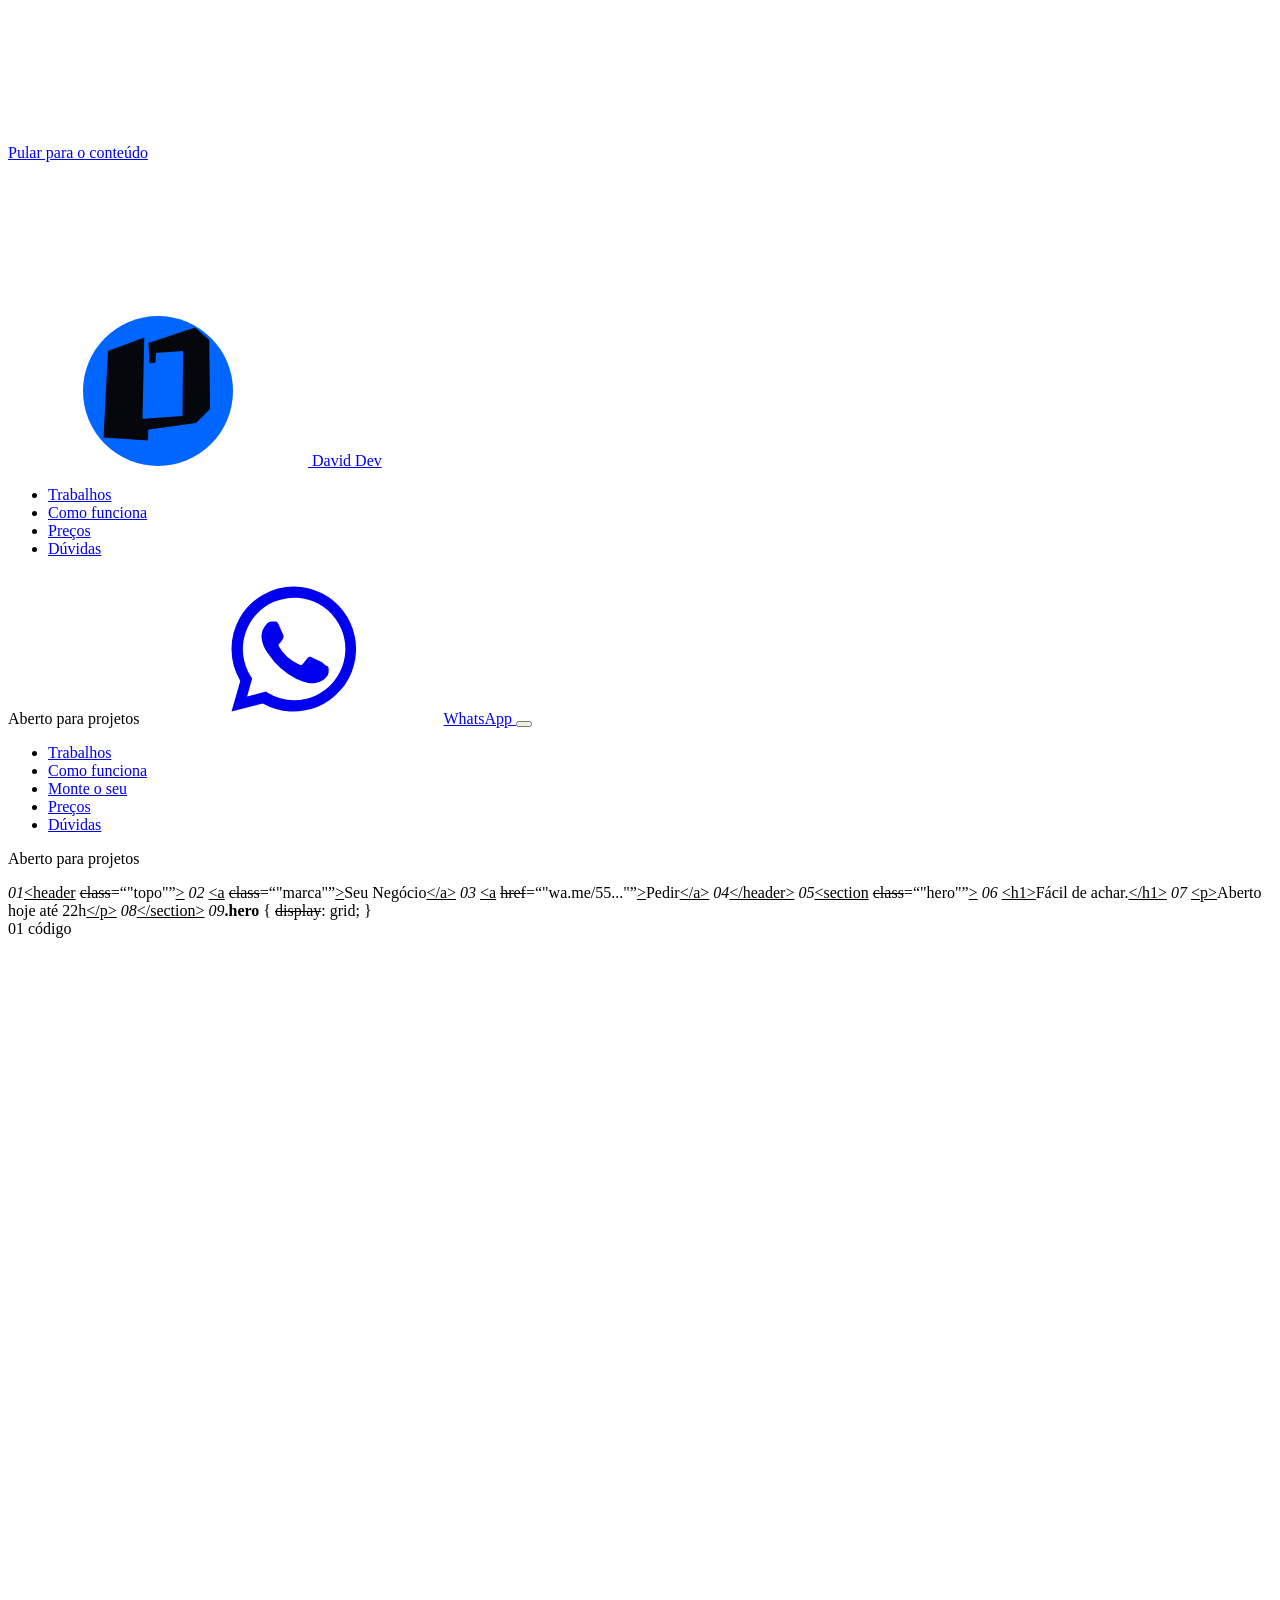
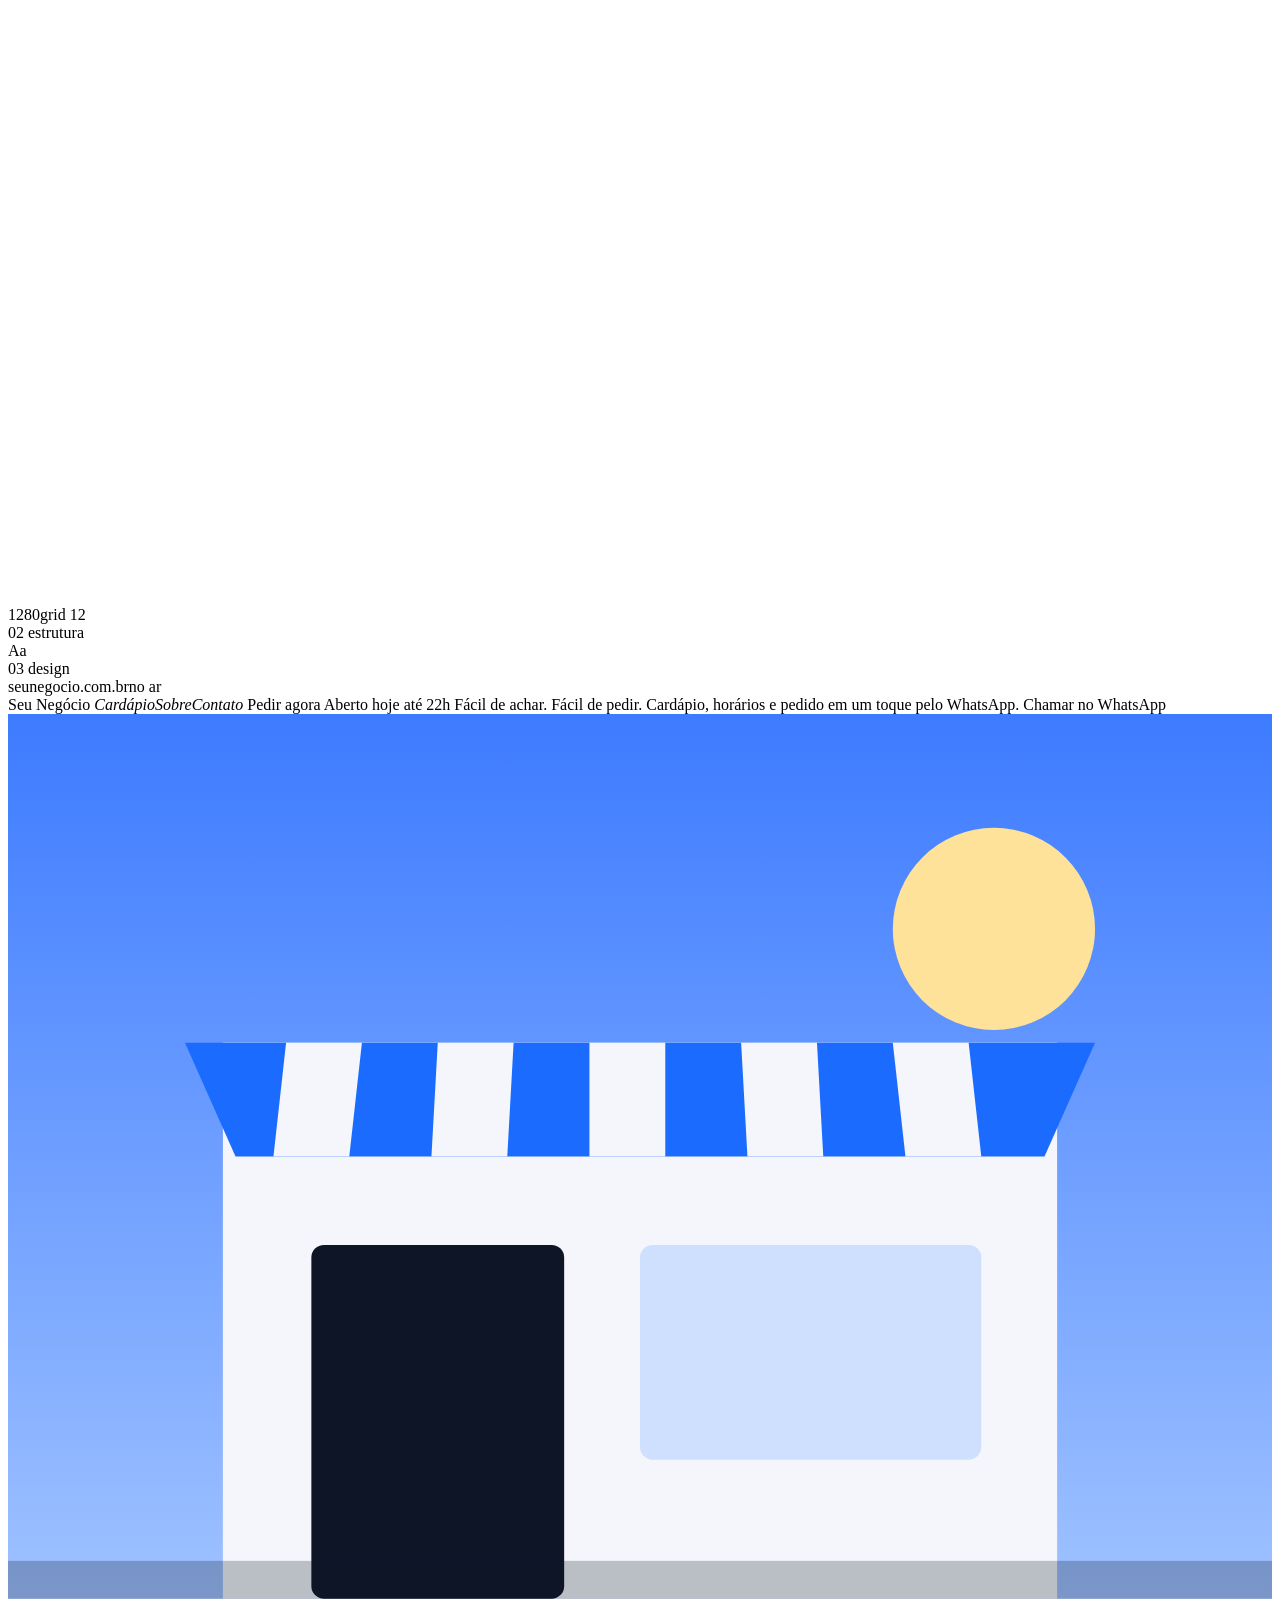
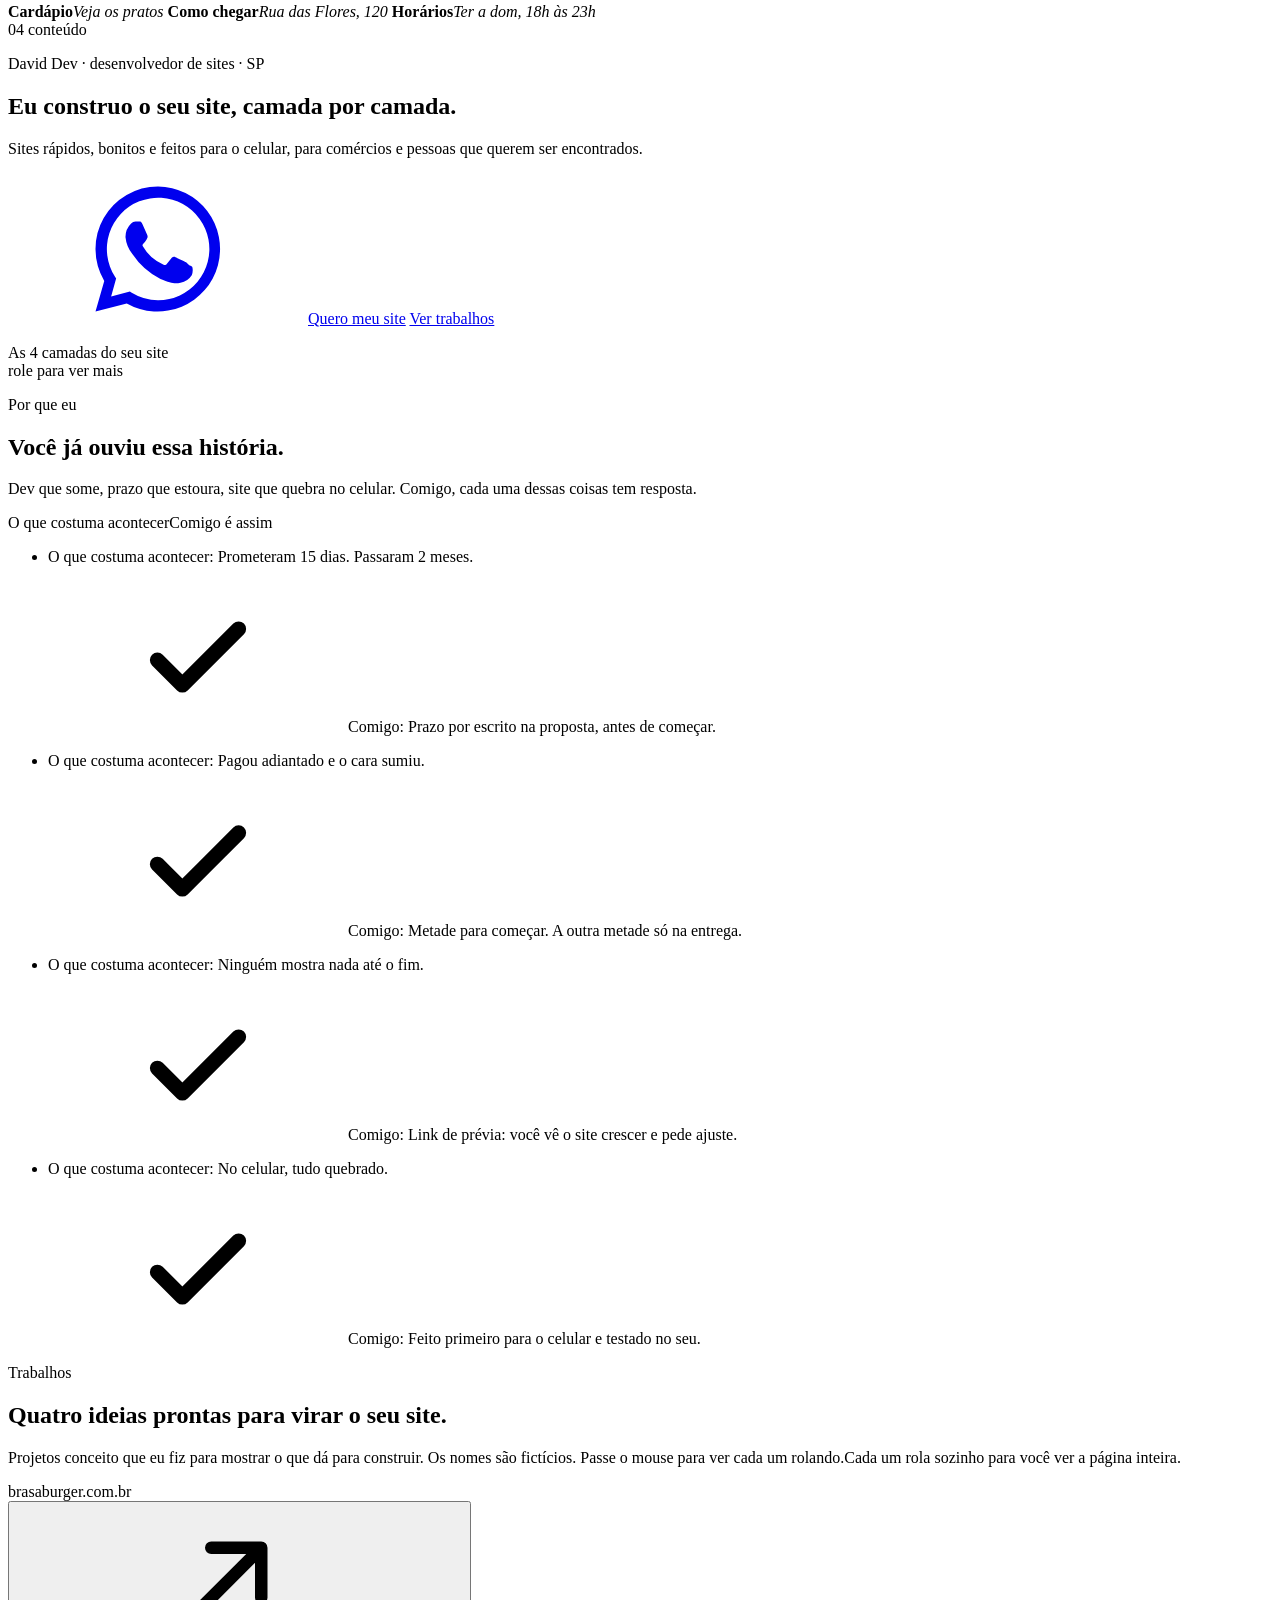
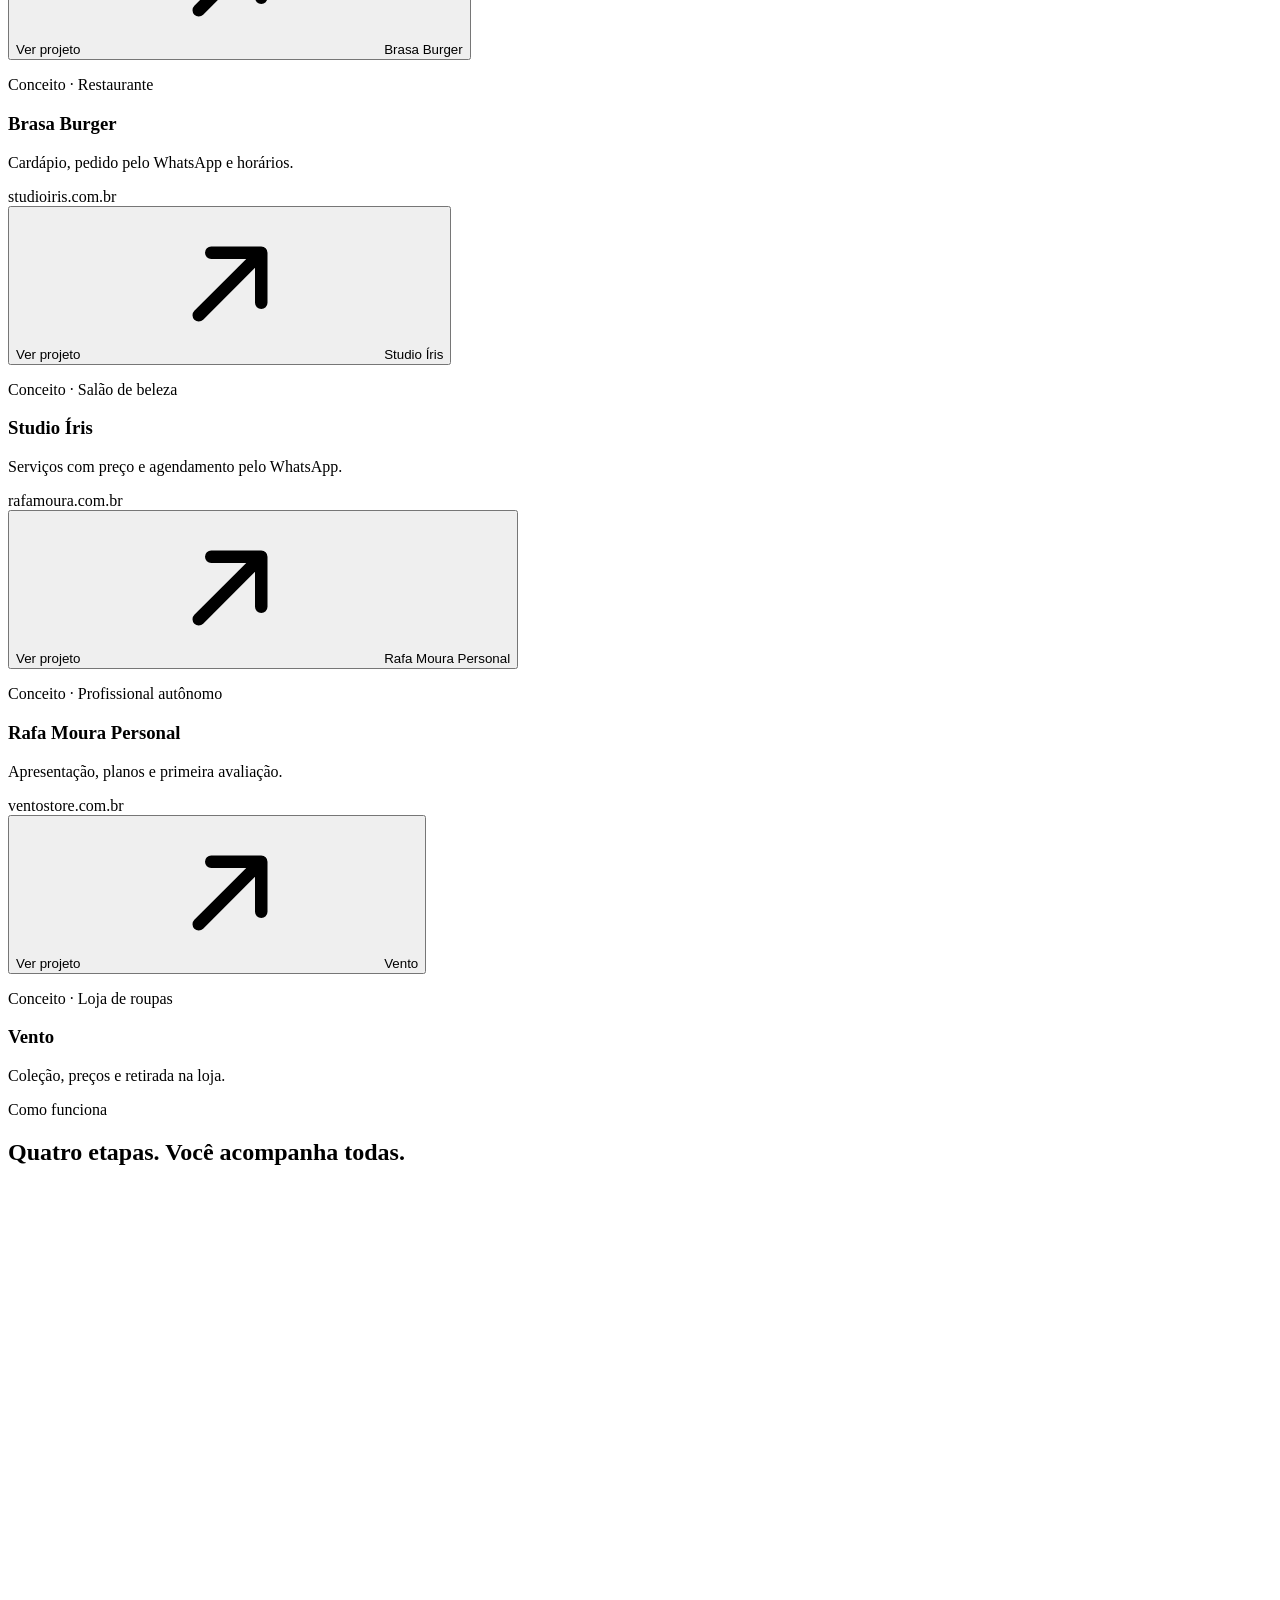
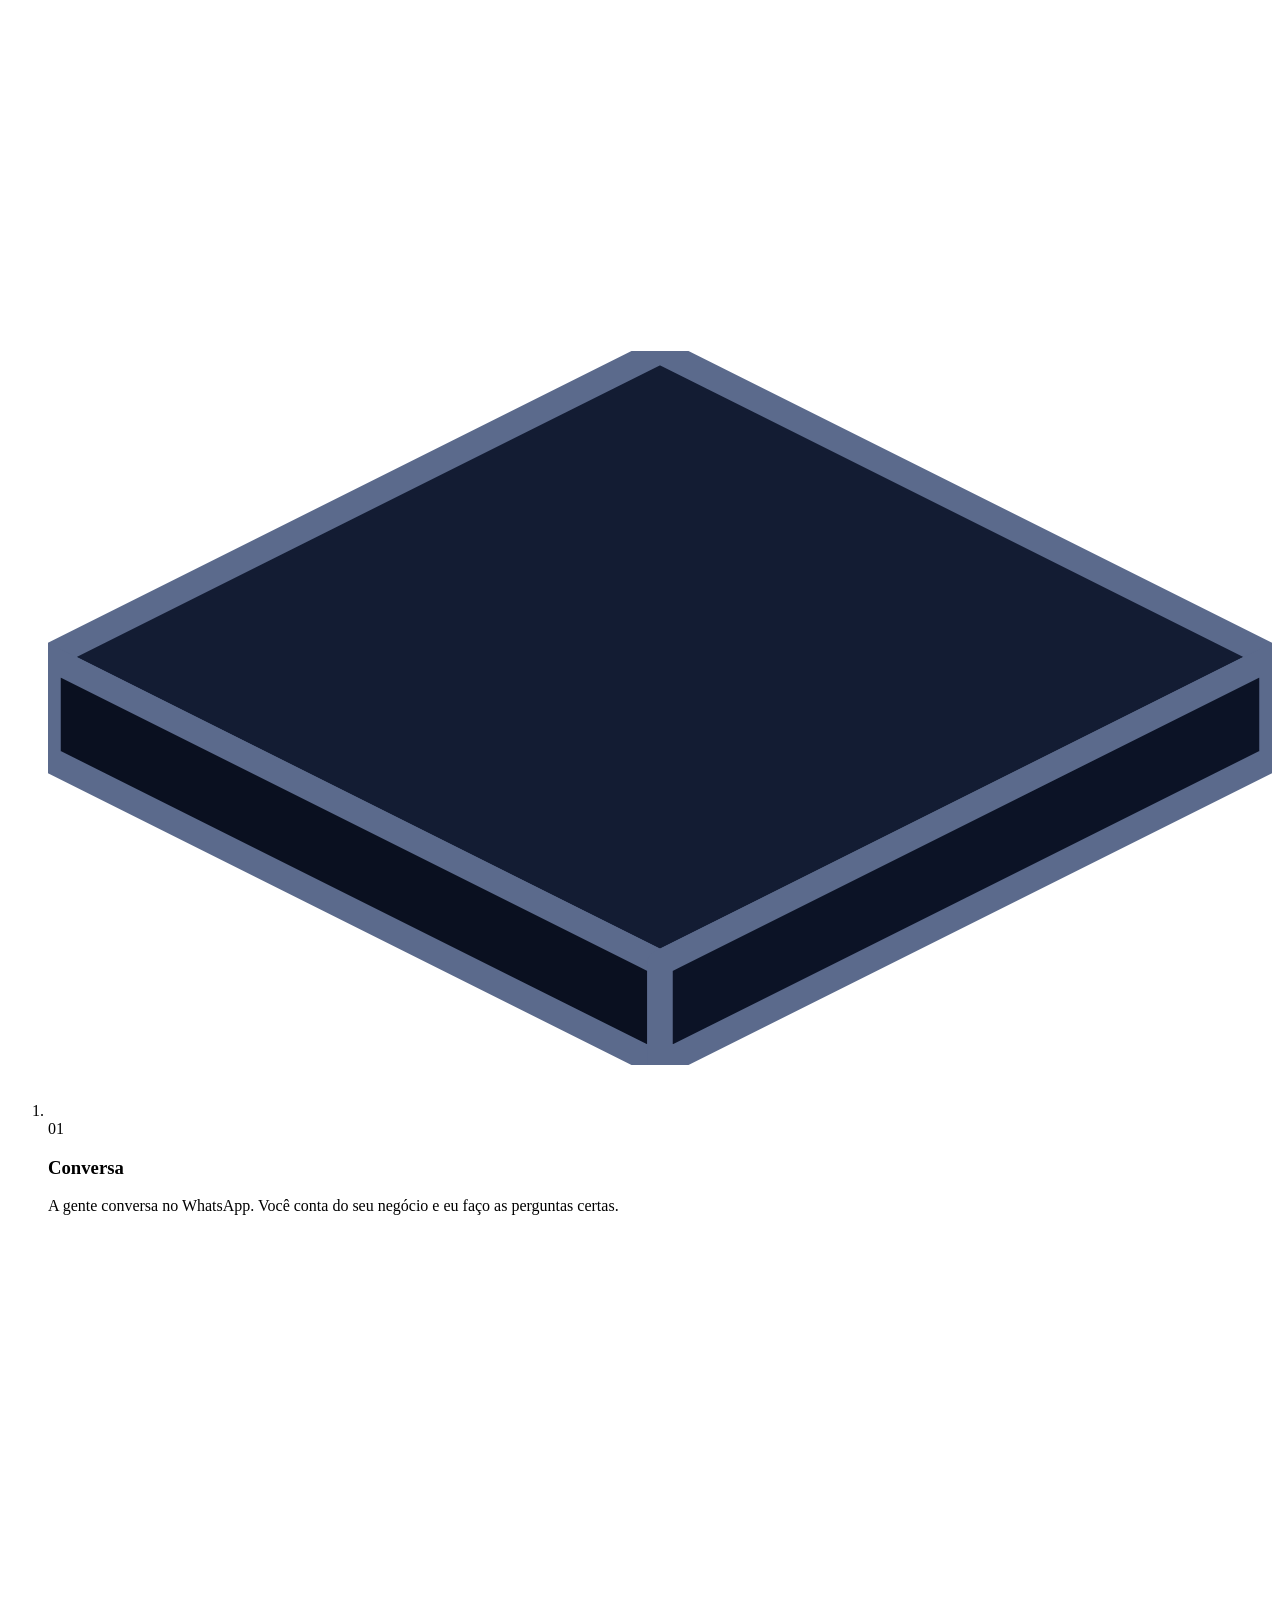
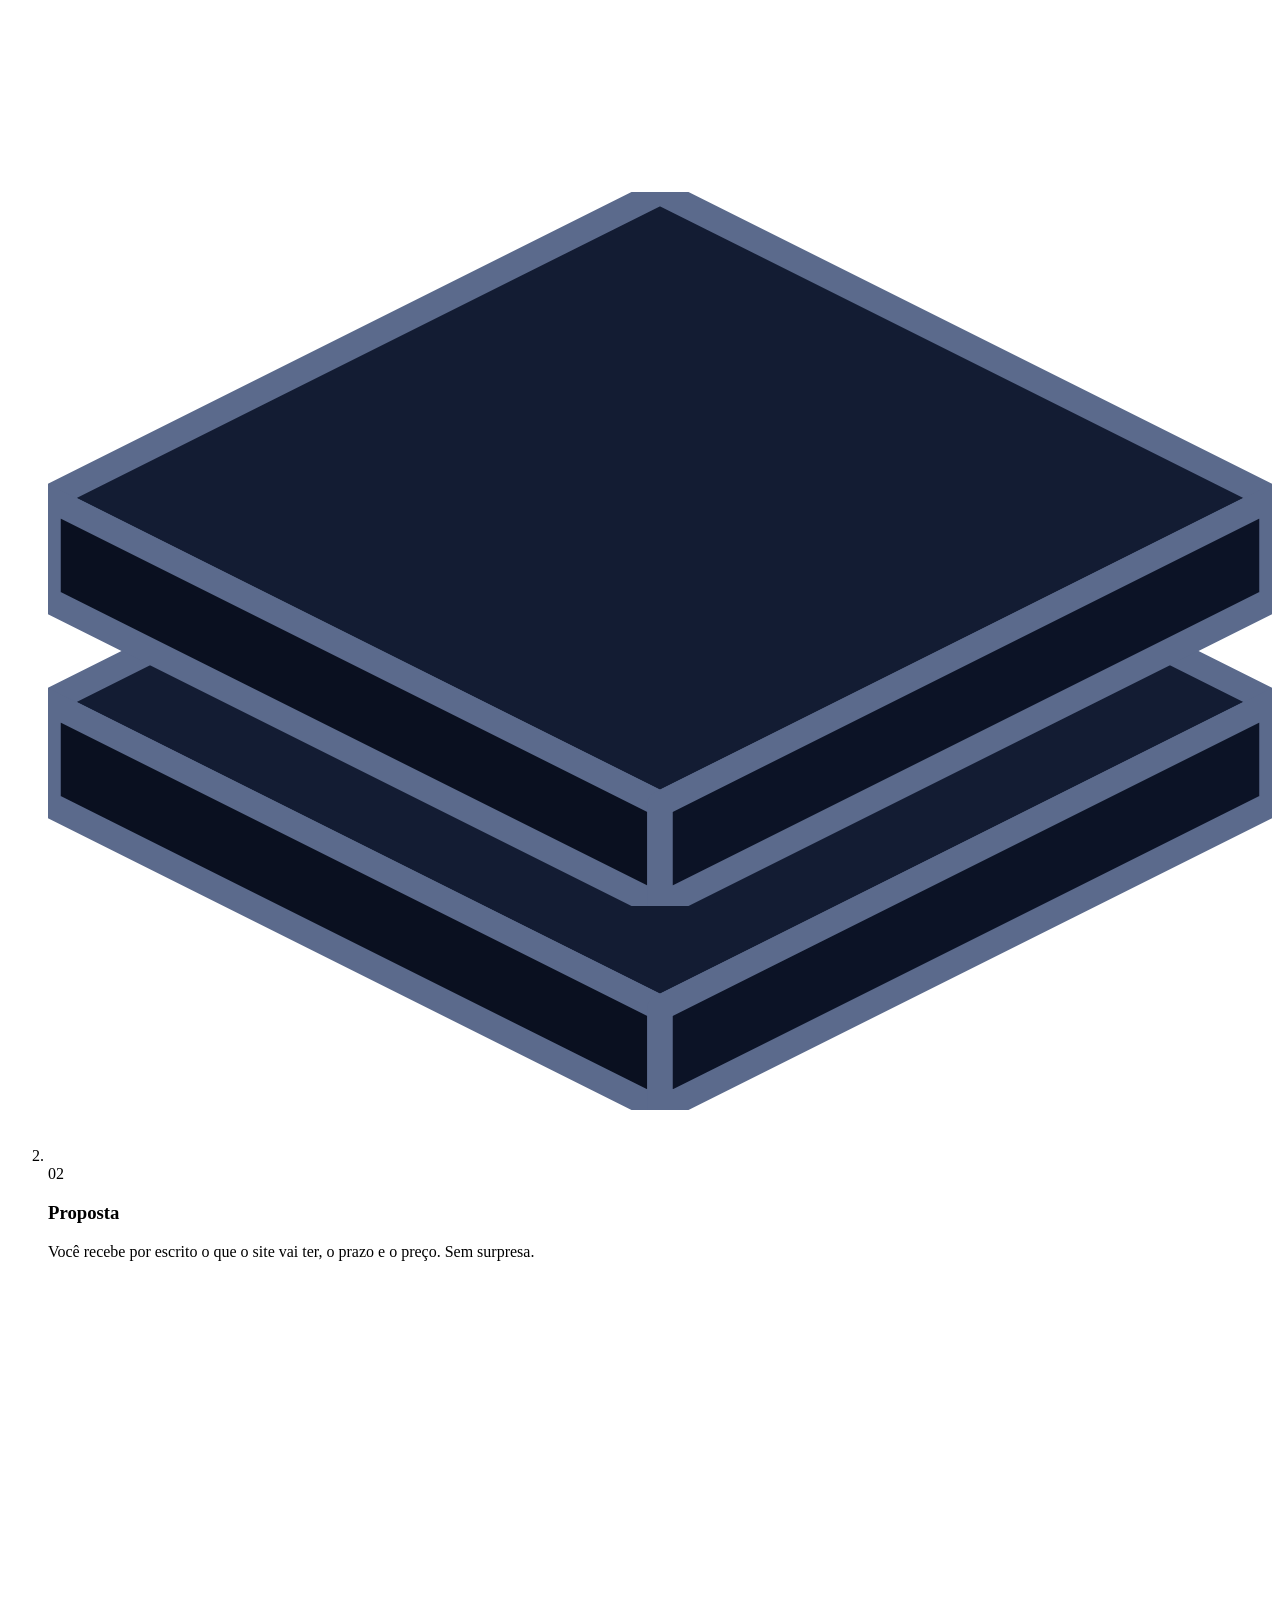
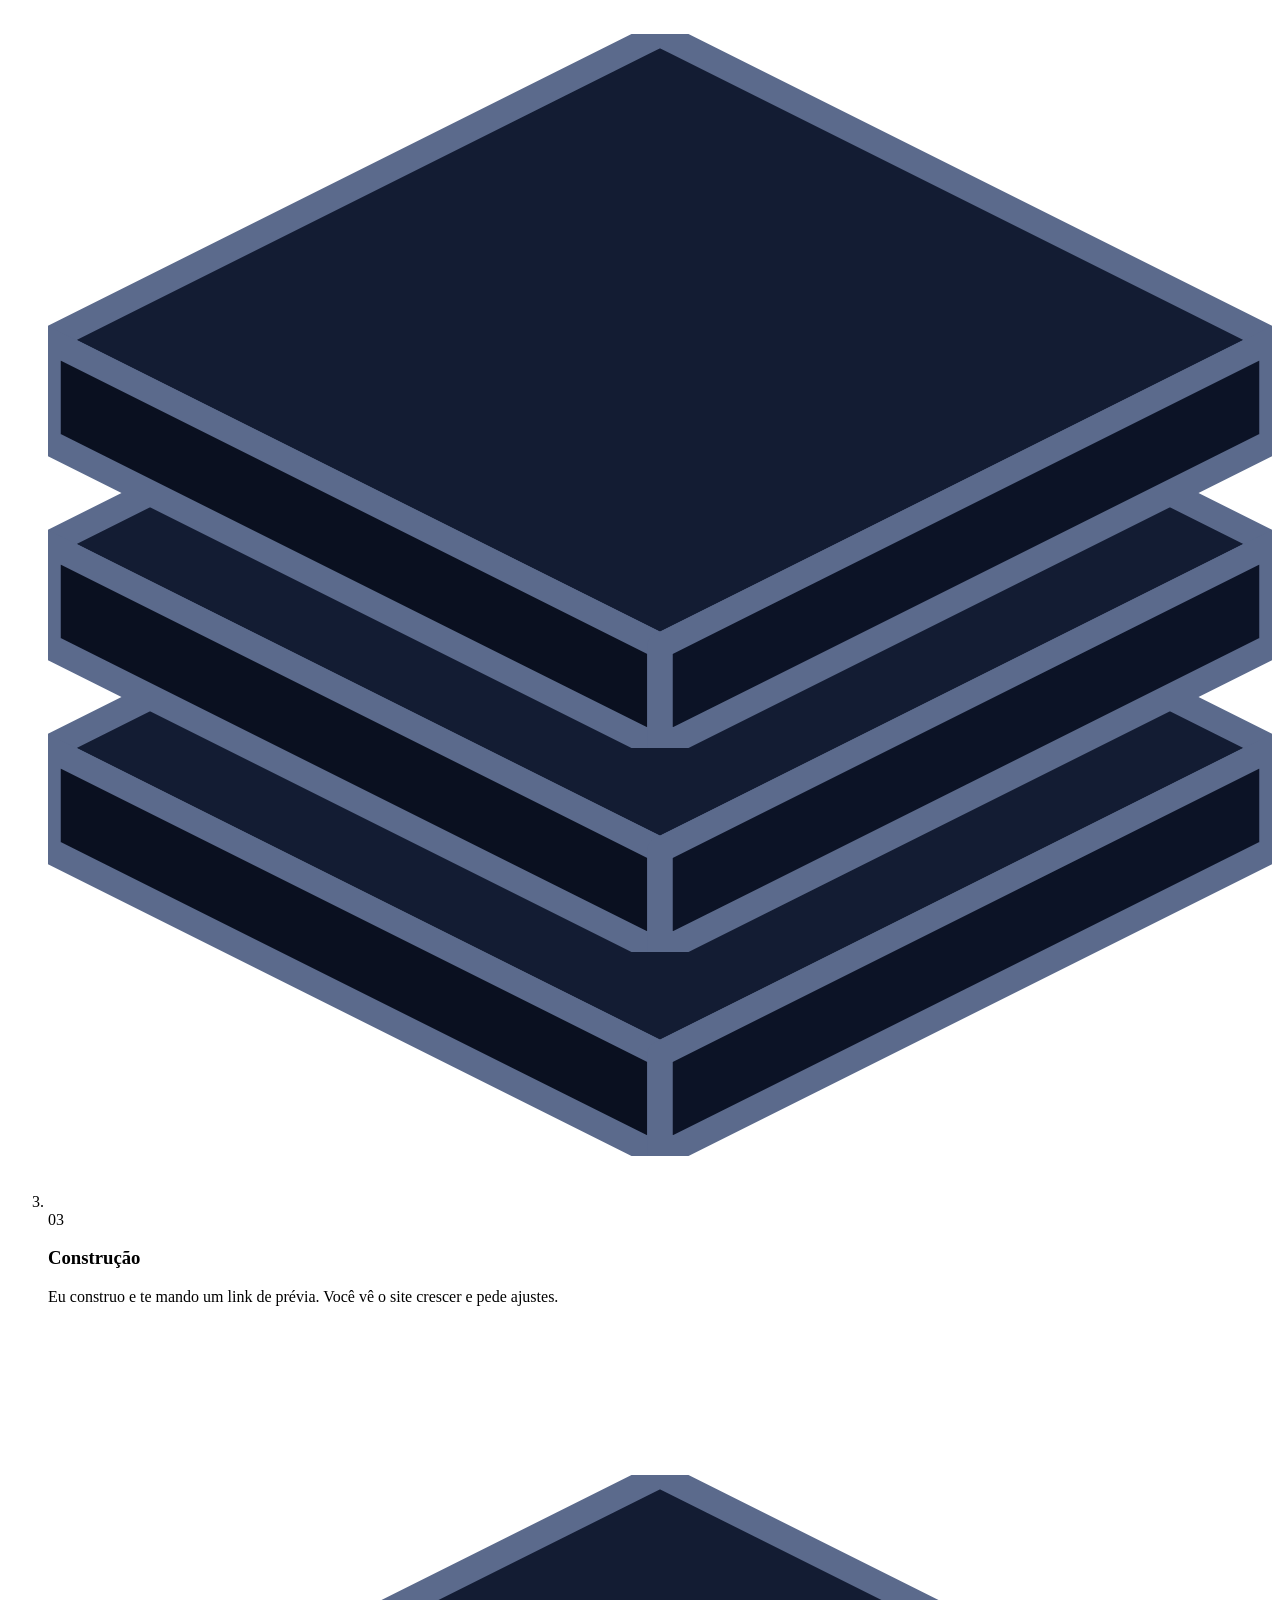
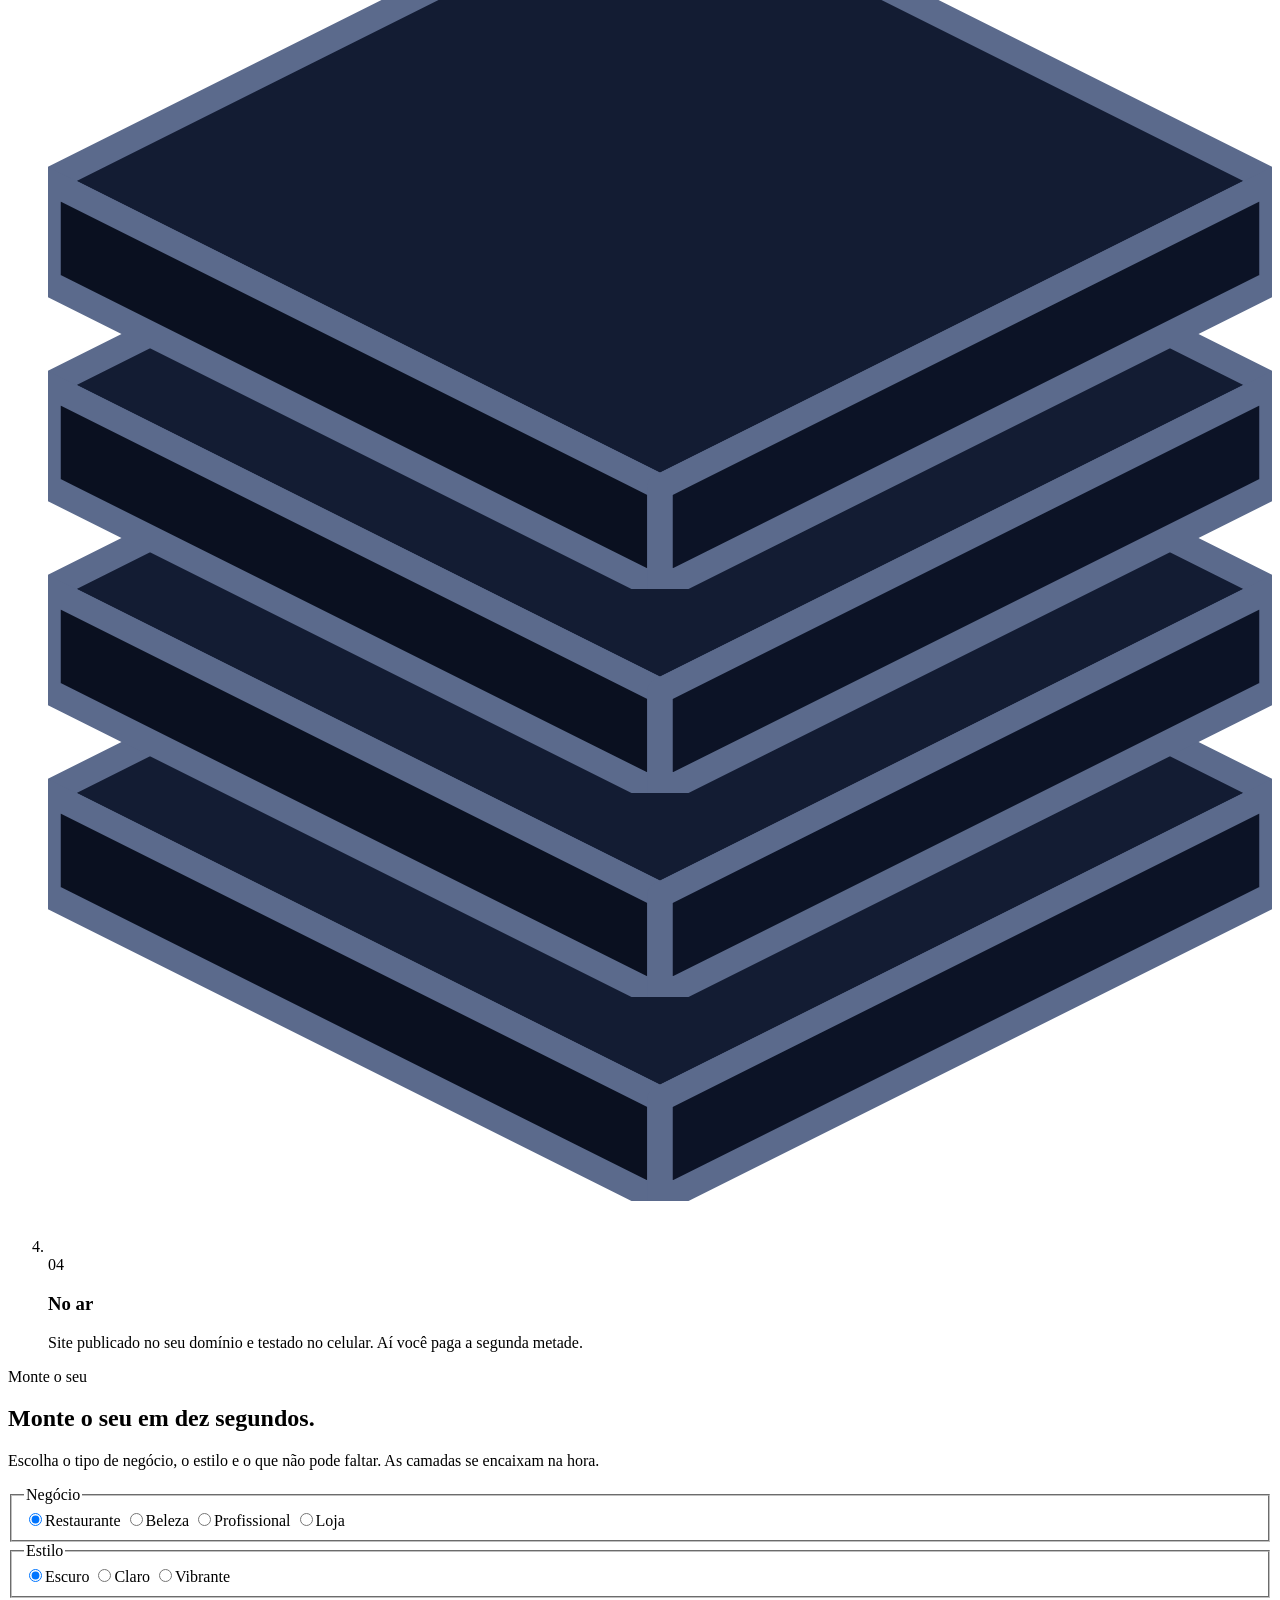
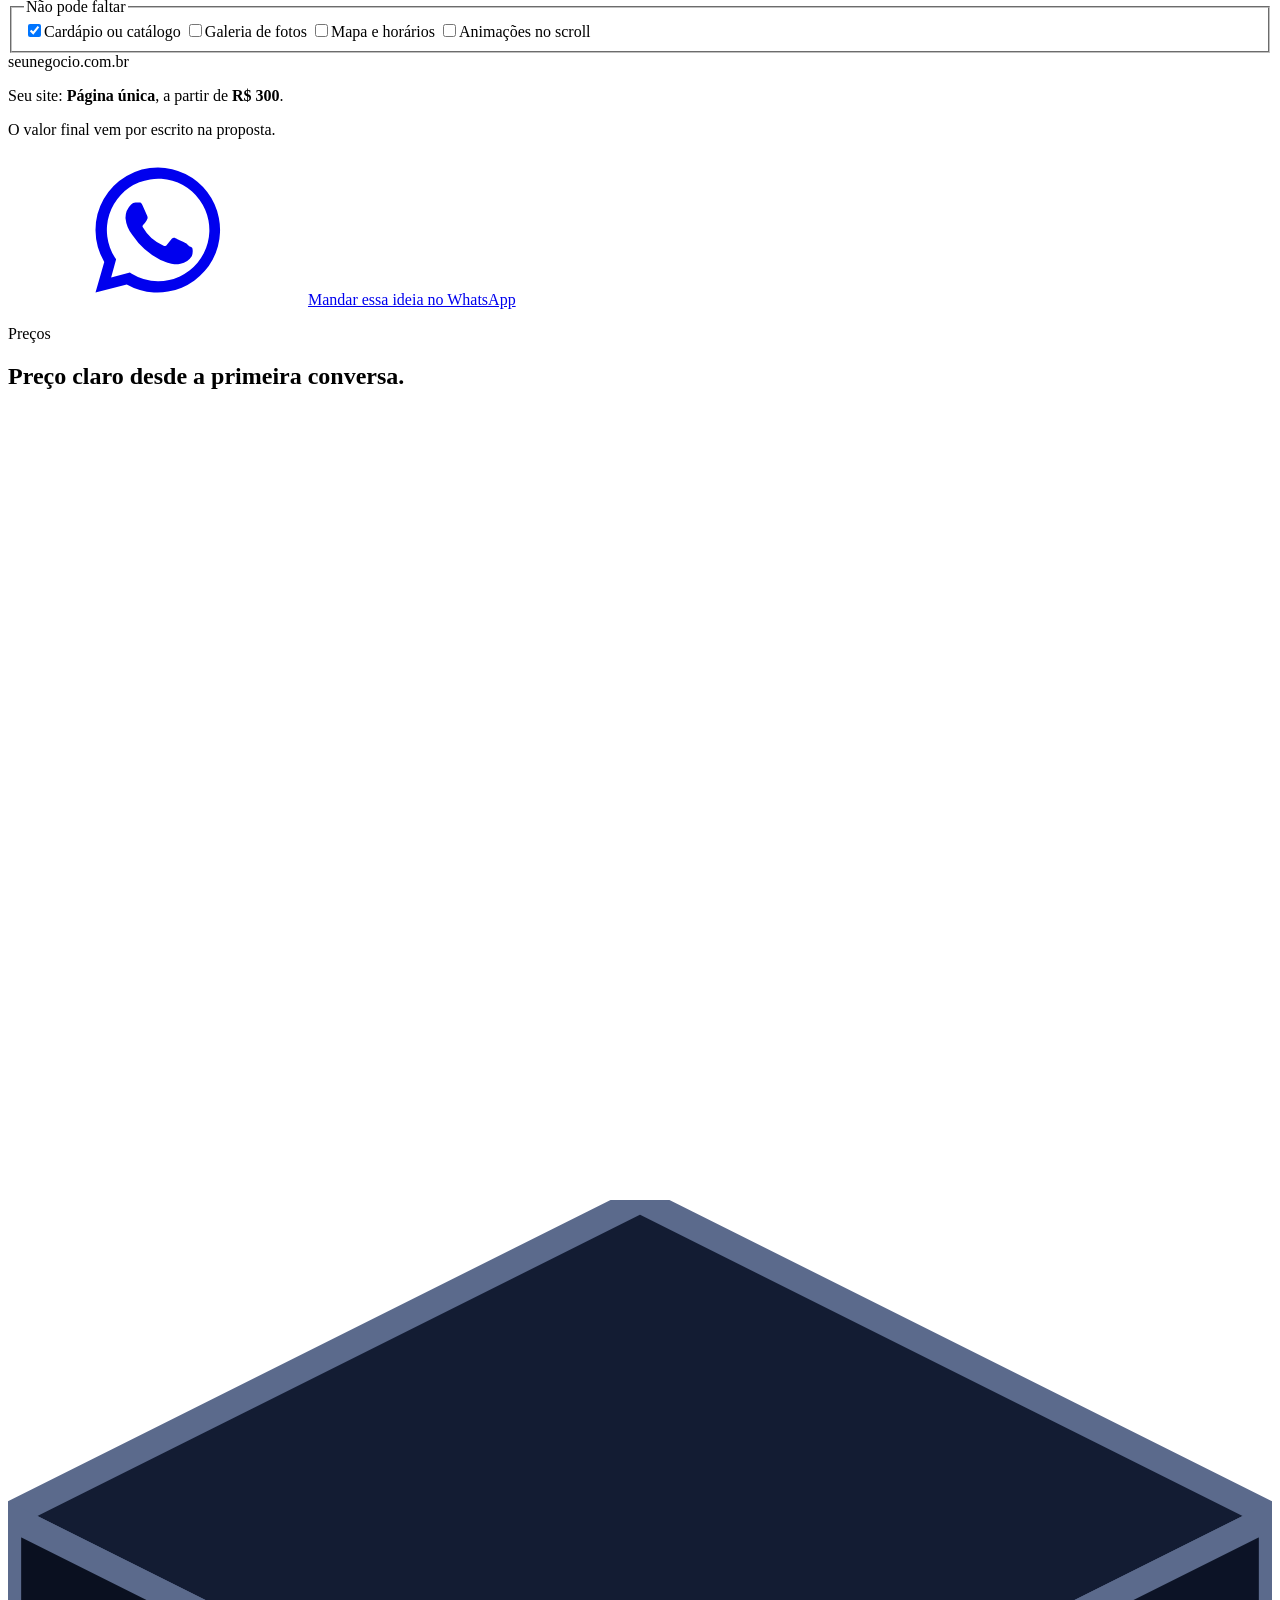
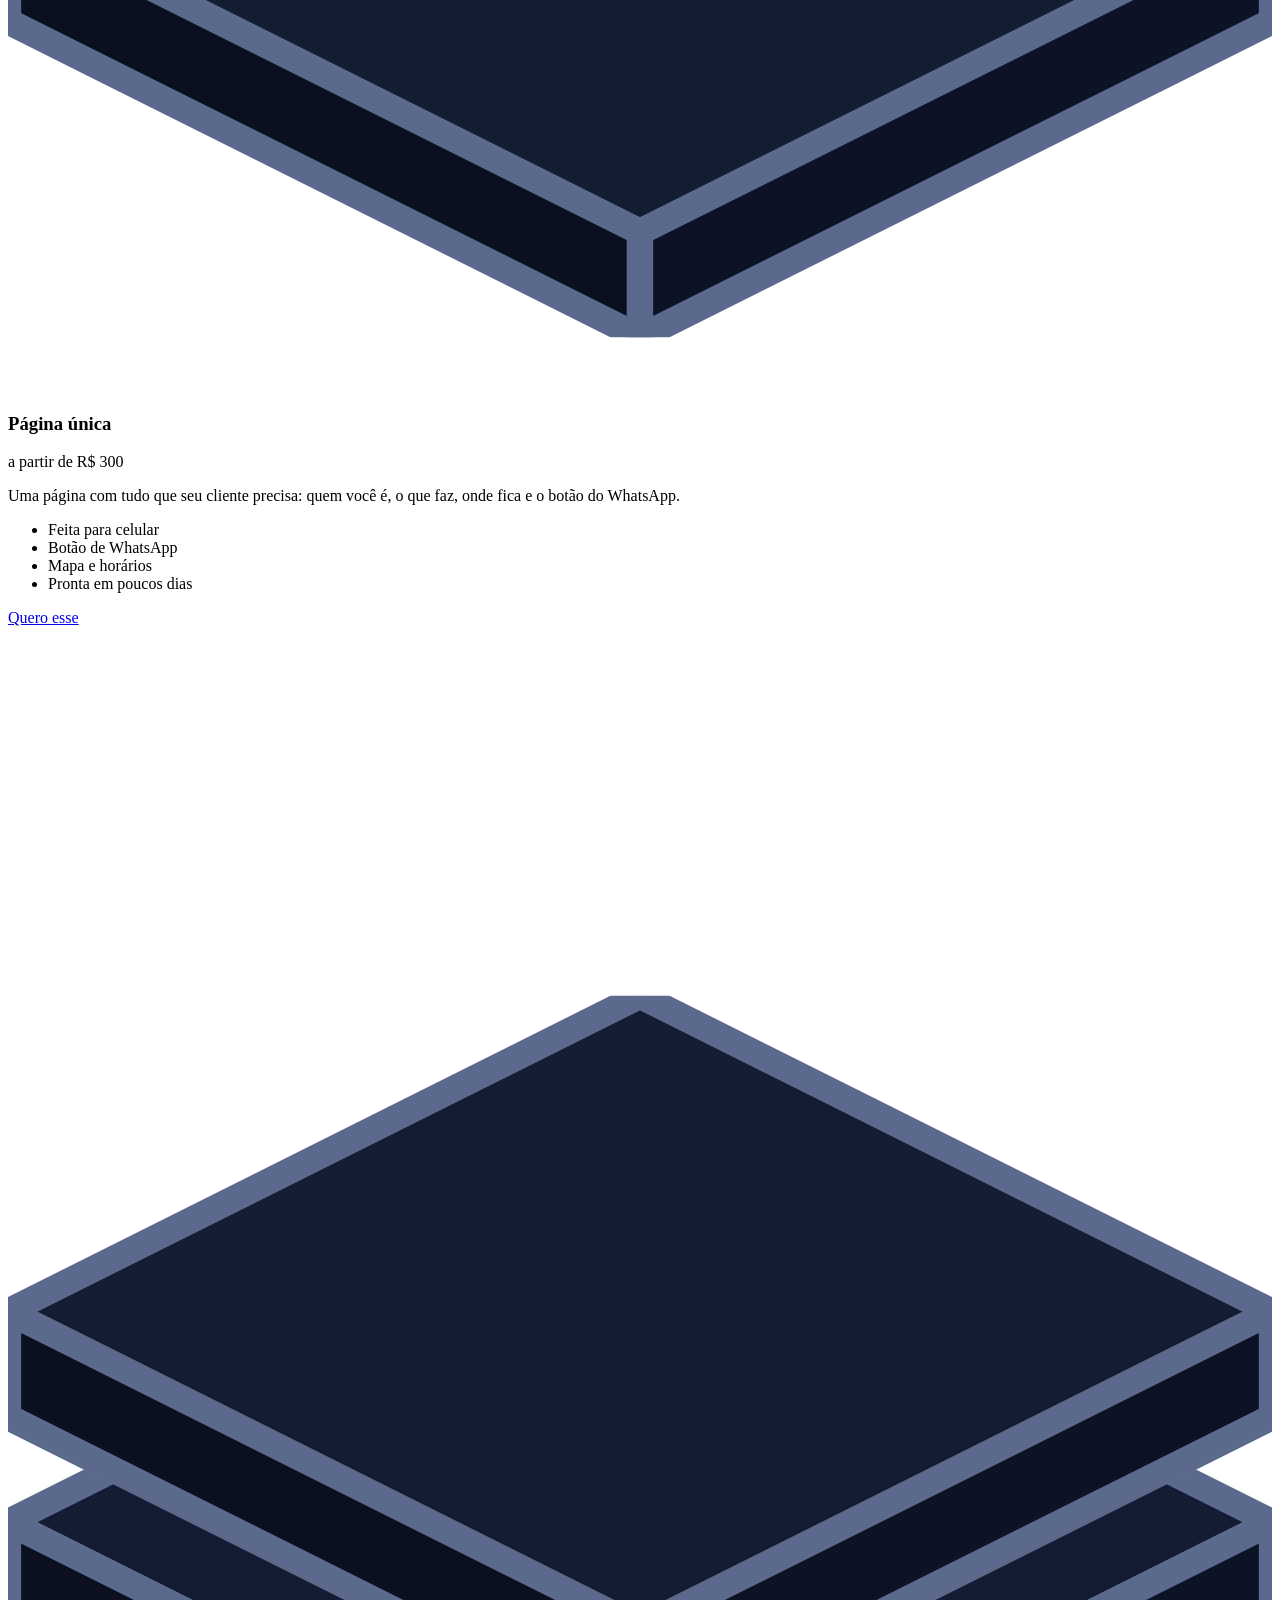
==== index.html @ bdfe6087 "Endereço novo: davizzinn.github.io/daviddevport Co-Authored-By: Claude Opus 5.5 <noreply@anthropic.c" ====
<!doctype html>
<html lang="pt-BR">
<head>
<meta charset="utf-8">
<meta name="viewport" content="width=device-width, initial-scale=1">
<title>DavidDevPortifolio · Criação de sites para comércios e pessoas em SP</title>
<meta name="description" content="Criação de sites rápidos e feitos para o celular, para comércios e profissionais. Prazo por escrito, metade na entrega. Orçamento pelo WhatsApp.">
<meta name="robots" content="index,follow,max-image-preview:large">
<meta name="author" content="David Dev">
<meta name="theme-color" content="#05070E">
<link rel="canonical" href="https://davizzinn.github.io/daviddevport/">
<link rel="icon" href="favicon.ico" sizes="48x48">
<link rel="icon" type="image/svg+xml" href="assets/logo.svg">
<link rel="apple-touch-icon" href="apple-touch-icon.png">
<meta property="og:type" content="website">
<meta property="og:locale" content="pt_BR">
<meta property="og:site_name" content="DavidDevPortifolio">
<meta property="og:title" content="DavidDevPortifolio · Criação de sites para comércios e pessoas">
<meta property="og:description" content="Eu construo o seu site, camada por camada. Prazo por escrito, metade na entrega.">
<!-- DEPLOY STEP: URLs absolutas do site no ar (https://davizzinn.github.io/daviddevport) -->
<meta property="og:url" content="https://davizzinn.github.io/daviddevport/">
<meta property="og:image" content="https://davizzinn.github.io/daviddevport/assets/og-daviddev.jpg">
<meta property="og:image:width" content="1200">
<meta property="og:image:height" content="630">
<meta property="og:image:alt" content="DavidDevPortifolio: logo do David Dev e o endereço davizzinn.github.io/daviddevport.">
<meta name="twitter:card" content="summary_large_image">
<meta name="twitter:title" content="DavidDevPortifolio · Criação de sites para comércios e pessoas">
<meta name="twitter:image" content="https://davizzinn.github.io/daviddevport/assets/og-daviddev.jpg">
<script type="application/ld+json">
{
  "@context": "https://schema.org",
  "@graph": [
    {
      "@type": "WebSite",
      "@id": "https://davizzinn.github.io/daviddevport/#site",
      "url": "https://davizzinn.github.io/daviddevport/",
      "name": "DavidDevPortifolio",
      "alternateName": "David Dev",
      "inLanguage": "pt-BR"
    },
    {
      "@type": "ProfessionalService",
      "@id": "https://davizzinn.github.io/daviddevport/#negocio",
      "name": "David Dev",
      "description": "Criação de sites para comércios e pessoas: página única, site completo, site animado e loja.",
      "url": "https://davizzinn.github.io/daviddevport/",
      "image": "https://davizzinn.github.io/daviddevport/assets/og-daviddev.jpg",
      "logo": "https://davizzinn.github.io/daviddevport/assets/icon-192.png",
      "telephone": "+55 17 99660-4865",
      "priceRange": "R$ 300 a R$ 9.000+",
      "address": { "@type": "PostalAddress", "addressRegion": "SP", "addressCountry": "BR" },
      "areaServed": [{ "@type": "State", "name": "São Paulo" }, { "@type": "Country", "name": "Brasil" }],
      "sameAs": ["https://instagram.com/david._developer"],
      "founder": { "@type": "Person", "name": "David", "jobTitle": "Desenvolvedor de sites" },
      "makesOffer": [
        { "@type": "Offer", "name": "Página única", "priceSpecification": { "@type": "PriceSpecification", "minPrice": 300, "priceCurrency": "BRL" } },
        { "@type": "Offer", "name": "Site completo", "priceSpecification": { "@type": "PriceSpecification", "minPrice": 1200, "priceCurrency": "BRL" } },
        { "@type": "Offer", "name": "Site animado ou loja", "priceSpecification": { "@type": "PriceSpecification", "minPrice": 4000, "priceCurrency": "BRL" } }
      ]
    }
  ]
}
</script>
<link rel="preconnect" href="https://fonts.googleapis.com">
<link rel="preconnect" href="https://fonts.gstatic.com" crossorigin>
<link rel="stylesheet" href="https://fonts.googleapis.com/css2?family=Geist:wght@400..700&family=JetBrains+Mono:wght@500&family=Unbounded:wght@500;700&display=swap">
<link rel="stylesheet" href="assets/site.css">
<script>document.documentElement.classList.add('js')</script>
</head>
<body>
<a class="skip" href="#main">Pular para o conteúdo</a>

<svg class="sprite" aria-hidden="true" focusable="false">
  <symbol id="plate" viewBox="0 0 48 28">
    <polygon points="24,0 48,12 24,24 0,12" style="fill:var(--pf,#131C33);stroke:var(--ps,#5B6A8C)" stroke-width="1" stroke-linejoin="round"/>
    <polygon points="0,12 24,24 24,28 0,16" style="fill:var(--pl,#0A1020);stroke:var(--ps,#5B6A8C)" stroke-width="1" stroke-linejoin="round"/>
    <polygon points="24,24 48,12 48,16 24,28" style="fill:var(--pr,#0C1326);stroke:var(--ps,#5B6A8C)" stroke-width="1" stroke-linejoin="round"/>
  </symbol>
  <symbol id="logo" viewBox="0 0 600 600">
    <circle cx="300" cy="300" r="300" fill="#0066FF"/>
    <g fill="#05070D"><path d="M100 140 245 86 238 410 262 412 260 498 82 486Z"/><path d="M262 108 448 46 505 96 508 372 452 428 258 455 256 410 398 400 400 140 292 148 290 186 266 190Z"/></g>
  </symbol>
  <symbol id="arrow" viewBox="0 0 24 24">
    <path d="M7 17 17 7M9 7h8v8" fill="none" stroke="currentColor" stroke-width="2" stroke-linecap="round" stroke-linejoin="round"/>
  </symbol>
  <symbol id="close" viewBox="0 0 24 24">
    <path d="M6 6l12 12M18 6 6 18" fill="none" stroke="currentColor" stroke-width="2" stroke-linecap="round"/>
  </symbol>
  <symbol id="check" viewBox="0 0 24 24">
    <path d="M5.5 12.5l4 4L18.5 7.5" fill="none" stroke="currentColor" stroke-width="2.4" stroke-linecap="round" stroke-linejoin="round"/>
  </symbol>
  <symbol id="wa" viewBox="0 0 24 24">
    <path fill="currentColor" d="M12 2a10 10 0 0 0-8.6 15.1L2 22l5-1.3A10 10 0 1 0 12 2Zm0 18.2a8.2 8.2 0 0 1-4.2-1.2l-.3-.2-3 .8.8-2.9-.2-.3A8.2 8.2 0 1 1 12 20.2Zm4.5-6.1c-.2-.1-1.5-.7-1.7-.8-.2-.1-.4-.1-.6.1l-.8 1c-.1.2-.3.2-.5.1a6.7 6.7 0 0 1-3.3-2.9c-.3-.4.3-.4.7-1.4.1-.2 0-.3 0-.4l-.8-1.8c-.2-.5-.4-.4-.6-.4h-.5a1 1 0 0 0-.7.3 3 3 0 0 0-.9 2.2 5.2 5.2 0 0 0 1.1 2.7 11.8 11.8 0 0 0 4.5 4c1.7.7 2.3.8 3.2.6a2.7 2.7 0 0 0 1.8-1.2 2.2 2.2 0 0 0 .1-1.3c0-.1-.2-.2-.5-.3Z"/>
  </symbol>
</svg>

<div class="ambient" aria-hidden="true">
  <div class="aurs" id="aurs">
    <div class="aur aur-a"></div>
    <div class="aur aur-b"></div>
    <div class="aur aur-c"></div>
    <div class="aur aur-d"></div>
  </div>
  <div class="galaxy" id="galaxy"><i class="gx-glow"></i><i class="gx-dust"></i></div>
  <div class="stars s-far"><i class="st a"></i><i class="st b"></i></div>
  <div class="stars s-mid"><i class="st a"></i><i class="st b"></i></div>
  <div class="stars s-near"><i class="st a"></i><i class="st b"></i><i class="st streak"></i></div>
  <canvas class="sky" id="skycv"></canvas>
  <i class="meteor" id="meteor"></i>
  <div class="amb-spot" id="spot"></div>
  <div class="horizon" id="horizon"></div>
  <div class="amb-grain"></div>
</div>

<header class="nav" id="nav">
  <nav class="nav-in" aria-label="Principal">
    <a class="brand" href="#topo" aria-label="David Dev, início">
      <svg class="brand-logo" aria-hidden="true"><use href="#logo"/></svg>
      <span class="brand-name">David Dev</span>
    </a>
    <ul class="nav-links">
      <li><a href="#trabalhos">Trabalhos</a></li>
      <li><a href="#como-funciona">Como funciona</a></li>
      <li><a href="#precos">Preços</a></li>
      <li><a href="#duvidas">Dúvidas</a></li>
    </ul>
    <span class="status"><i class="dot" aria-hidden="true"></i>Aberto para projetos</span>
    <a class="btn btn-sm magnet" href="https://wa.me/5517996604865" data-wa="Oi David! Vi seu portfólio e quero fazer um site." target="_blank" rel="noopener">
      <svg class="ico" aria-hidden="true"><use href="#wa"/></svg>WhatsApp
    </a>
    <button class="menu-btn" type="button" aria-expanded="false" aria-controls="menu" aria-label="Abrir menu"><i></i><i></i></button>
  </nav>
  <div class="menu" id="menu">
    <ul>
      <li><a href="#trabalhos">Trabalhos</a></li>
      <li><a href="#como-funciona">Como funciona</a></li>
      <li><a href="#monte">Monte o seu</a></li>
      <li><a href="#precos">Preços</a></li>
      <li><a href="#duvidas">Dúvidas</a></li>
    </ul>
    <p class="menu-status"><i class="dot" aria-hidden="true"></i>Aberto para projetos</p>
  </div>
</header>

<main id="main" tabindex="-1">

<section class="hero" id="topo" aria-label="Apresentação">
  <div class="stage">
    <div class="scene" aria-hidden="true" inert>
      <div class="float">
        <div class="stack" id="stack">

          <div class="layer l-code" data-i="0">
            <div class="plate">
              <div class="code">
                <span class="cl" style="--i:0"><em>01</em><u>&lt;header</u> <s>class</s>=<q>"topo"</q><u>&gt;</u></span>
                <span class="cl" style="--i:1"><em>02</em>  <u>&lt;a</u> <s>class</s>=<q>"marca"</q><u>&gt;</u>Seu Negócio<u>&lt;/a&gt;</u></span>
                <span class="cl" style="--i:2"><em>03</em>  <u>&lt;a</u> <s>href</s>=<q>"wa.me/55..."</q><u>&gt;</u>Pedir<u>&lt;/a&gt;</u></span>
                <span class="cl" style="--i:3"><em>04</em><u>&lt;/header&gt;</u></span>
                <span class="cl" style="--i:4"><em>05</em><u>&lt;section</u> <s>class</s>=<q>"hero"</q><u>&gt;</u></span>
                <span class="cl" style="--i:5"><em>06</em>  <u>&lt;h1&gt;</u>Fácil de achar.<u>&lt;/h1&gt;</u></span>
                <span class="cl" style="--i:6"><em>07</em>  <u>&lt;p&gt;</u>Aberto hoje até 22h<u>&lt;/p&gt;</u></span>
                <span class="cl" style="--i:7"><em>08</em><u>&lt;/section&gt;</u></span>
                <span class="cl" style="--i:8"><em>09</em><b>.hero</b> { <s>display</s>: grid; }<i class="caret"></i></span>
              </div>
            </div>
            <div class="anno"><span>01</span> código</div>
          </div>

          <div class="layer l-wire" data-i="1">
            <div class="plate">
              <i class="wb wb-nav"></i><i class="wb wb-logo"></i><i class="wb wb-links"></i><i class="wb wb-btn"></i>
              <i class="wb wb-kick"></i><i class="wb wb-h"></i><i class="wb wb-p"></i><i class="wb wb-cta"></i>
              <i class="wb wb-art"><svg viewBox="0 0 10 10" preserveAspectRatio="none"><path d="M0 0 10 10M10 0 0 10" vector-effect="non-scaling-stroke"/></svg></i>
              <i class="wb wb-c1"></i><i class="wb wb-c2"></i><i class="wb wb-c3"></i>
              <span class="dim dim-w">1280</span><span class="dim dim-h">grid 12</span>
            </div>
            <div class="anno"><span>02</span> estrutura</div>
          </div>

          <div class="layer l-design" data-i="2">
            <div class="plate">
              <i class="db db-logo"></i><i class="db db-btn"></i>
              <i class="db db-h"></i><i class="db db-h2"></i><i class="db db-cta"></i>
              <i class="db db-art"></i>
              <i class="db db-c1"></i><i class="db db-c2"></i><i class="db db-c3"></i>
              <span class="swatches"><i></i><i></i><i></i><i></i></span>
              <span class="aa">Aa</span>
            </div>
            <div class="anno"><span>03</span> design</div>
          </div>

          <div class="layer l-content" data-i="3">
            <div class="plate">
              <div class="chrome"><i></i><i></i><i></i><span class="url">seunegocio.com.br</span><span class="onair"><b></b>no ar</span></div>
              <div class="cs">
                <span class="cs-logo"><b></b>Seu Negócio</span>
                <span class="cs-links"><i>Cardápio</i><i>Sobre</i><i>Contato</i></span>
                <span class="cs-btn">Pedir agora</span>
                <span class="cs-kick">Aberto hoje até 22h</span>
                <span class="cs-h">Fácil de achar. Fácil de pedir.</span>
                <span class="cs-p">Cardápio, horários e pedido em um toque pelo WhatsApp.</span>
                <span class="cs-cta">Chamar no WhatsApp</span>
                <span class="cs-art">
                  <svg viewBox="0 0 200 140" preserveAspectRatio="xMidYMid slice">
                    <defs><linearGradient id="sky" x1="0" y1="0" x2="0" y2="1"><stop offset="0" stop-color="#3D7BFF"/><stop offset="1" stop-color="#9FC2FF"/></linearGradient></defs>
                    <rect width="200" height="140" fill="url(#sky)"/>
                    <circle cx="156" cy="34" r="16" fill="#FFE29A"/>
                    <rect x="34" y="52" width="132" height="88" fill="#F4F6FB"/>
                    <path d="M28 52h144l-8 18H36Z" fill="#1B6BFF"/>
                    <path d="M44 52h12l-2 18h-12ZM68 52h12l-1 18H67ZM92 52h12v18H92ZM116 52h12l1 18h-12ZM140 52h12l2 18h-12Z" fill="#F4F6FB"/>
                    <rect x="48" y="84" width="40" height="56" rx="2" fill="#0E1527"/>
                    <rect x="100" y="84" width="54" height="34" rx="2" fill="#CFE0FF"/>
                    <rect x="0" y="134" width="200" height="6" fill="#0E1527" opacity=".25"/>
                  </svg>
                </span>
                <span class="cs-card c1"><i></i><b>Cardápio</b><em>Veja os pratos</em></span>
                <span class="cs-card c2"><i></i><b>Como chegar</b><em>Rua das Flores, 120</em></span>
                <span class="cs-card c3"><i></i><b>Horários</b><em>Ter a dom, 18h às 23h</em></span>
              </div>
            </div>
            <div class="anno"><span>04</span> conteúdo</div>
          </div>

        </div>
      </div>
    </div>

    <div class="scrim" aria-hidden="true"></div>

    <div class="static-copy rv-group">
      <p class="kick rv">David Dev · desenvolvedor de sites · SP</p>
      <h1 class="t rv-words">Eu construo o seu site, camada por camada.</h1>
      <p class="s rv">Sites rápidos, bonitos e feitos para o celular, para comércios e pessoas que querem ser encontrados.</p>
      <p class="cta-row rv">
        <a class="btn magnet" href="https://wa.me/5517996604865" data-wa="Oi David! Vi seu portfólio e quero fazer um site." target="_blank" rel="noopener"><svg class="ico" aria-hidden="true"><use href="#wa"/></svg>Quero meu site</a>
        <a class="btn btn-ghost" href="#trabalhos">Ver trabalhos</a>
      </p>
    </div>

    <div class="hud chip" aria-hidden="true">
      <span class="hud-ticks"><i></i><i></i><i></i><i></i></span>
      <span class="hud-t" id="hudT">As 4 camadas do seu site</span>
    </div>
    <div class="cue" aria-hidden="true"><span>role para ver mais</span><i></i></div>
  </div>
</section>

<section class="sec why" id="por-que" aria-labelledby="why-h">
  <div class="wrap why-grid">
    <div class="why-copy rv-group" data-depth="0.05">
      <p class="kick rv">Por que eu</p>
      <h2 id="why-h" class="h2 rv-words">Você já ouviu essa história.</h2>
      <p class="lede rv">Dev que some, prazo que estoura, site que quebra no celular. Comigo, cada uma dessas coisas tem resposta.</p>
    </div>
    <div class="cmp spot rv-group" data-depth="-0.04">
      <div class="cmp-head rv" aria-hidden="true"><span class="h-old">O que costuma acontecer</span><span class="h-new">Comigo é assim</span></div>
      <ul class="cmp-list" aria-label="O que muda trabalhando comigo">
        <li class="cmp-row rv">
          <p class="old"><span class="sr">O que costuma acontecer: </span><span class="strk">Prometeram 15 dias. Passaram 2 meses.</span></p>
          <span class="arrow" aria-hidden="true"></span>
          <p class="new"><span class="ok" aria-hidden="true"><svg><use href="#check"/></svg></span><span class="sr">Comigo: </span><span class="sweep">Prazo por escrito na proposta, antes de começar.</span></p>
        </li>
        <li class="cmp-row rv">
          <p class="old"><span class="sr">O que costuma acontecer: </span><span class="strk">Pagou adiantado e o cara sumiu.</span></p>
          <span class="arrow" aria-hidden="true"></span>
          <p class="new"><span class="ok" aria-hidden="true"><svg><use href="#check"/></svg></span><span class="sr">Comigo: </span><span class="sweep">Metade para começar. A outra metade só na entrega.</span></p>
        </li>
        <li class="cmp-row rv">
          <p class="old"><span class="sr">O que costuma acontecer: </span><span class="strk">Ninguém mostra nada até o fim.</span></p>
          <span class="arrow" aria-hidden="true"></span>
          <p class="new"><span class="ok" aria-hidden="true"><svg><use href="#check"/></svg></span><span class="sr">Comigo: </span><span class="sweep">Link de prévia: você vê o site crescer e pede ajuste.</span></p>
        </li>
        <li class="cmp-row rv">
          <p class="old"><span class="sr">O que costuma acontecer: </span><span class="strk">No celular, tudo quebrado.</span></p>
          <span class="arrow" aria-hidden="true"></span>
          <p class="new"><span class="ok" aria-hidden="true"><svg><use href="#check"/></svg></span><span class="sr">Comigo: </span><span class="sweep">Feito primeiro para o celular e testado no seu.</span></p>
        </li>
      </ul>
    </div>
  </div>
</section>

<section class="sec works" id="trabalhos" aria-labelledby="works-h">
  <div class="wrap">
    <div class="sec-head rv-group" data-depth="0.06">
      <p class="kick rv">Trabalhos</p>
      <h2 id="works-h" class="h2 rv-words">Quatro ideias prontas para virar o seu site.</h2>
      <p class="lede rv">Projetos conceito que eu fiz para mostrar o que dá para construir. Os nomes são fictícios. <span class="hint-fine">Passe o mouse para ver cada um rolando.</span><span class="hint-touch">Cada um rola sozinho para você ver a página inteira.</span></p>
    </div>
    <div class="works-grid">
      <article class="work rv-group" data-depth="0.03">
        <div class="tilt"><div class="frame spot rv" aria-hidden="true"><div class="frame-bar"><i></i><i></i><i></i><span>brasaburger.com.br</span></div><div class="ms-view" data-ms="restaurante" data-style="escuro"></div></div><button class="work-open" type="button" aria-haspopup="dialog" data-open="restaurante">Ver projeto<svg class="ico" aria-hidden="true"><use href="#arrow"/></svg><span class="sr"> Brasa Burger</span></button></div>
        <div class="work-meta rv">
          <p class="tag">Conceito · Restaurante</p>
          <h3>Brasa Burger</h3>
          <p>Cardápio, pedido pelo WhatsApp e horários.</p>
        </div>
      </article>
      <article class="work rv-group" data-depth="0.08">
        <div class="tilt"><div class="frame spot rv" aria-hidden="true"><div class="frame-bar"><i></i><i></i><i></i><span>studioiris.com.br</span></div><div class="ms-view" data-ms="beleza" data-style="claro"></div></div><button class="work-open" type="button" aria-haspopup="dialog" data-open="beleza">Ver projeto<svg class="ico" aria-hidden="true"><use href="#arrow"/></svg><span class="sr"> Studio Íris</span></button></div>
        <div class="work-meta rv">
          <p class="tag">Conceito · Salão de beleza</p>
          <h3>Studio Íris</h3>
          <p>Serviços com preço e agendamento pelo WhatsApp.</p>
        </div>
      </article>
      <article class="work rv-group" data-depth="0.03">
        <div class="tilt"><div class="frame spot rv" aria-hidden="true"><div class="frame-bar"><i></i><i></i><i></i><span>rafamoura.com.br</span></div><div class="ms-view" data-ms="profissional" data-style="vibrante"></div></div><button class="work-open" type="button" aria-haspopup="dialog" data-open="profissional">Ver projeto<svg class="ico" aria-hidden="true"><use href="#arrow"/></svg><span class="sr"> Rafa Moura Personal</span></button></div>
        <div class="work-meta rv">
          <p class="tag">Conceito · Profissional autônomo</p>
          <h3>Rafa Moura Personal</h3>
          <p>Apresentação, planos e primeira avaliação.</p>
        </div>
      </article>
      <article class="work rv-group" data-depth="0.08">
        <div class="tilt"><div class="frame spot rv" aria-hidden="true"><div class="frame-bar"><i></i><i></i><i></i><span>ventostore.com.br</span></div><div class="ms-view" data-ms="loja" data-style="claro"></div></div><button class="work-open" type="button" aria-haspopup="dialog" data-open="loja">Ver projeto<svg class="ico" aria-hidden="true"><use href="#arrow"/></svg><span class="sr"> Vento</span></button></div>
        <div class="work-meta rv">
          <p class="tag">Conceito · Loja de roupas</p>
          <h3>Vento</h3>
          <p>Coleção, preços e retirada na loja.</p>
        </div>
      </article>
    </div>
  </div>
</section>

<section class="sec steps-sec" id="como-funciona" aria-labelledby="steps-h">
  <div class="wrap">
    <div class="sec-head center rv-group" data-depth="0.06">
      <p class="kick rv">Como funciona</p>
      <h2 id="steps-h" class="h2 rv-words">Quatro etapas. Você acompanha todas.</h2>
    </div>
    <div class="steps-wrap" id="steps">
    <div class="track" aria-hidden="true"><i class="track-line"></i></div>
    <ol class="steps">
      <li class="step" data-at="0.06">
        <svg class="plates" viewBox="0 0 48 60" aria-hidden="true"><use href="#plate" class="pt top" y="30" width="48" height="28"/></svg>
        <span class="num">01</span>
        <h3>Conversa</h3>
        <p>A gente conversa no WhatsApp. Você conta do seu negócio e eu faço as perguntas certas.</p>
      </li>
      <li class="step" data-at="0.36">
        <svg class="plates" viewBox="0 0 48 60" aria-hidden="true"><use href="#plate" class="pt" y="30" width="48" height="28"/><use href="#plate" class="pt top" y="22" width="48" height="28"/></svg>
        <span class="num">02</span>
        <h3>Proposta</h3>
        <p>Você recebe por escrito o que o site vai ter, o prazo e o preço. Sem surpresa.</p>
      </li>
      <li class="step" data-at="0.64">
        <svg class="plates" viewBox="0 0 48 60" aria-hidden="true"><use href="#plate" class="pt" y="30" width="48" height="28"/><use href="#plate" class="pt" y="22" width="48" height="28"/><use href="#plate" class="pt top" y="14" width="48" height="28"/></svg>
        <span class="num">03</span>
        <h3>Construção</h3>
        <p>Eu construo e te mando um link de prévia. Você vê o site crescer e pede ajustes.</p>
      </li>
      <li class="step" data-at="0.92">
        <svg class="plates" viewBox="0 0 48 60" aria-hidden="true"><use href="#plate" class="pt" y="30" width="48" height="28"/><use href="#plate" class="pt" y="22" width="48" height="28"/><use href="#plate" class="pt" y="14" width="48" height="28"/><use href="#plate" class="pt top" y="6" width="48" height="28"/></svg>
        <span class="num">04</span>
        <h3>No ar</h3>
        <p>Site publicado no seu domínio e testado no celular. Aí você paga a segunda metade.</p>
      </li>
    </ol>
    </div>
  </div>
</section>

<section class="sec build" id="monte" aria-labelledby="build-h">
  <div class="wrap build-grid">
    <div class="build-controls rv-group">
      <p class="kick rv">Monte o seu</p>
      <h2 id="build-h" class="h2 rv-words">Monte o seu em dez segundos.</h2>
      <p class="lede rv">Escolha o tipo de negócio, o estilo e o que não pode faltar. As camadas se encaixam na hora.</p>
      <form class="cfg rv" id="cfg" aria-describedby="cfg-out">
        <fieldset>
          <legend>Negócio</legend>
          <div class="chips">
            <label><input type="radio" name="biz" value="restaurante" checked><span>Restaurante</span></label>
            <label><input type="radio" name="biz" value="beleza"><span>Beleza</span></label>
            <label><input type="radio" name="biz" value="profissional"><span>Profissional</span></label>
            <label><input type="radio" name="biz" value="loja"><span>Loja</span></label>
          </div>
        </fieldset>
        <fieldset>
          <legend>Estilo</legend>
          <div class="chips">
            <label><input type="radio" name="estilo" value="escuro" checked><span>Escuro</span></label>
            <label><input type="radio" name="estilo" value="claro"><span>Claro</span></label>
            <label><input type="radio" name="estilo" value="vibrante"><span>Vibrante</span></label>
          </div>
        </fieldset>
        <fieldset>
          <legend>Não pode faltar</legend>
          <div class="chips">
            <label><input type="checkbox" name="x" value="items" checked><span>Cardápio ou catálogo</span></label>
            <label><input type="checkbox" name="x" value="gallery"><span>Galeria de fotos</span></label>
            <label><input type="checkbox" name="x" value="map"><span>Mapa e horários</span></label>
            <label><input type="checkbox" name="x" value="anim"><span>Animações no scroll</span></label>
          </div>
        </fieldset>
      </form>
    </div>
    <div class="build-out rv-group" data-depth="-0.03">
      <div class="preview rv" aria-hidden="true">
        <div class="frame spot"><div class="frame-bar"><i></i><i></i><i></i><span id="pv-url">seunegocio.com.br</span></div>
          <div class="pv-body">
            <div class="ms-view" id="pv" data-ms="restaurante" data-style="escuro"></div>
            <div class="sheet sh-code"><span></span><span></span><span></span><span></span><span></span><span></span></div>
            <div class="sheet sh-wire"><i></i><i></i><i></i><i></i></div>
            <div class="sheet sh-design"><i></i><i></i><i></i></div>
          </div>
        </div>
      </div>
      <div class="cfg-out rv" id="cfg-out" aria-live="polite">
        <p class="pk-line">Seu site: <b id="pk-name">Página única</b>, a partir de <b id="pk-price">R$&nbsp;300</b>.</p>
        <p class="pk-note">O valor final vem por escrito na proposta.</p>
        <a class="btn magnet" id="pk-send" href="https://wa.me/5517996604865" target="_blank" rel="noopener"><svg class="ico" aria-hidden="true"><use href="#wa"/></svg>Mandar essa ideia no WhatsApp</a>
      </div>
    </div>
  </div>
</section>

<section class="sec prices" id="precos" aria-labelledby="prices-h">
  <div class="wrap">
    <div class="sec-head rv-group" data-depth="0.06">
      <p class="kick rv">Preços</p>
      <h2 id="prices-h" class="h2 rv-words">Preço claro desde a primeira conversa.</h2>
    </div>
    <div class="tiers">
      <article class="tier spot spot-fill tilt rv-group">
        <svg class="plates rv" viewBox="0 0 48 60" aria-hidden="true"><use href="#plate" class="pt top" y="30" width="48" height="28"/></svg>
        <h3 class="rv">Página única</h3>
        <p class="price rv"><span>a partir de</span> R$&nbsp;300</p>
        <p class="desc rv">Uma página com tudo que seu cliente precisa: quem você é, o que faz, onde fica e o botão do WhatsApp.</p>
        <ul class="rv"><li>Feita para celular</li><li>Botão de WhatsApp</li><li>Mapa e horários</li><li>Pronta em poucos dias</li></ul>
        <div class="tier-cta rv"><a class="btn btn-ghost" href="https://wa.me/5517996604865" data-wa="Oi David! Vi o pacote Página única no seu site e quero um orçamento." target="_blank" rel="noopener">Quero esse</a></div>
      </article>
      <article class="tier tier-hi spot spot-fill tilt rv-group">
        <i class="tier-glow" aria-hidden="true"></i>
        <svg class="plates rv" viewBox="0 0 48 60" aria-hidden="true"><use href="#plate" class="pt" y="30" width="48" height="28"/><use href="#plate" class="pt" y="22" width="48" height="28"/><use href="#plate" class="pt top" y="14" width="48" height="28"/></svg>
        <h3 class="rv">Site completo</h3>
        <p class="price rv"><span>a partir de</span> R$&nbsp;1.200</p>
        <p class="desc rv">Para o negócio que quer passar confiança e ser achado no Google.</p>
        <ul class="rv"><li>Várias seções ou páginas</li><li>Cardápio, catálogo ou serviços</li><li>Galeria de fotos</li><li>Pronto para o Google</li></ul>
        <div class="tier-cta rv"><a class="btn" href="https://wa.me/5517996604865" data-wa="Oi David! Vi o pacote Site completo no seu site e quero um orçamento." target="_blank" rel="noopener">Quero esse</a></div>
      </article>
      <article class="tier spot spot-fill tilt rv-group">
        <svg class="plates rv" viewBox="0 0 48 60" aria-hidden="true"><use href="#plate" class="pt" y="30" width="48" height="28"/><use href="#plate" class="pt" y="22" width="48" height="28"/><use href="#plate" class="pt" y="14" width="48" height="28"/><use href="#plate" class="pt top" y="6" width="48" height="28"/></svg>
        <h3 class="rv">Site animado ou loja</h3>
        <p class="price rv"><span>a partir de</span> R$&nbsp;4.000</p>
        <p class="desc rv">Uma experiência que as pessoas lembram, como este site. Ou uma loja para vender online.</p>
        <ul class="rv"><li>Animações sob medida</li><li>Visual forte e único</li><li>Loja ou catálogo grande</li></ul>
        <div class="tier-cta rv"><a class="btn btn-ghost" href="https://wa.me/5517996604865" data-wa="Oi David! Vi o pacote Site animado ou loja no seu site e quero um orçamento." target="_blank" rel="noopener">Quero esse</a></div>
      </article>
    </div>
    <p class="tiers-note rv">Projetos maiores vão até R$&nbsp;9.000 ou mais. Pagamento: metade para começar, metade na entrega. Prazo por escrito na proposta.</p>
  </div>
</section>

<section class="sec faq" id="duvidas" aria-labelledby="faq-h">
  <div class="wrap faq-grid">
    <div class="faq-side rv-group">
      <p class="kick rv">Dúvidas</p>
      <h2 id="faq-h" class="h2 rv-words">As perguntas que todo mundo faz.</h2>
      <p class="lede rv">Não achou a sua? <a href="https://wa.me/5517996604865" data-wa="Oi David! Tenho uma dúvida sobre fazer um site." target="_blank" rel="noopener">Me pergunta no WhatsApp.</a></p>
    </div>
    <div class="qa-list rv-group">
      <div class="qa rv"><h3><button type="button" aria-expanded="false" aria-controls="qa1" id="qb1">Já tenho Instagram. Preciso mesmo de um site?<i aria-hidden="true"></i></button></h3><div class="qa-a" id="qa1" role="region" aria-labelledby="qb1"><div><p>O Instagram mostra, o site convence. Quando alguém procura seu serviço no Google, quem aparece é o site. E ele é seu, não depende do algoritmo.</p></div></div></div>
      <div class="qa rv"><h3><button type="button" aria-expanded="false" aria-controls="qa2" id="qb2">Quanto tempo demora?<i aria-hidden="true"></i></button></h3><div class="qa-a" id="qa2" role="region" aria-labelledby="qb2"><div><p>Depende do tamanho do projeto. O prazo vem escrito na proposta, antes de você pagar qualquer coisa, e você acompanha tudo por um link de prévia.</p></div></div></div>
      <div class="qa rv"><h3><button type="button" aria-expanded="false" aria-controls="qa3" id="qb3">Preciso pagar tudo antes?<i aria-hidden="true"></i></button></h3><div class="qa-a" id="qa3" role="region" aria-labelledby="qb3"><div><p>Não. Metade para começar e metade só quando o site estiver no ar e aprovado por você.</p></div></div></div>
      <div class="qa rv"><h3><button type="button" aria-expanded="false" aria-controls="qa4" id="qb4">Vai funcionar no celular?<i aria-hidden="true"></i></button></h3><div class="qa-a" id="qa4" role="region" aria-labelledby="qb4"><div><p>Vai. Eu desenho primeiro para o celular, porque é lá que seu cliente está, e testo em tela de verdade antes de entregar.</p></div></div></div>
      <div class="qa rv"><h3><button type="button" aria-expanded="false" aria-controls="qa5" id="qb5">Meu site vai aparecer no Google?<i aria-hidden="true"></i></button></h3><div class="qa-a" id="qa5" role="region" aria-labelledby="qb5"><div><p>Ele sai pronto para o Google: rápido, com título, descrição e endereço certos. Chegar no topo leva tempo, e eu te explico o que ajuda.</p></div></div></div>
      <div class="qa rv"><h3><button type="button" aria-expanded="false" aria-controls="qa6" id="qb6">E se eu quiser mudar algo depois?<i aria-hidden="true"></i></button></h3><div class="qa-a" id="qa6" role="region" aria-labelledby="qb6"><div><p>Me chama no WhatsApp. Ajuste pequeno é rápido. Mudança grande vira um orçamento novo, combinado antes.</p></div></div></div>
      <div class="qa rv"><h3><button type="button" aria-expanded="false" aria-controls="qa7" id="qb7">Domínio e hospedagem, como fica?<i aria-hidden="true"></i></button></h3><div class="qa-a" id="qa7" role="region" aria-labelledby="qb7"><div><p>Ficam no seu nome e você paga direto para a empresa. Eu te ajudo a escolher e configuro tudo.</p></div></div></div>
    </div>
  </div>
</section>

<section class="sec final" id="contato" aria-labelledby="final-h">
  <div class="wrap final-grid">
    <div class="final-art" aria-hidden="true" data-depth="0.1">
      <svg viewBox="0 0 220 222" class="final-stack">
        <g class="ghost"><use href="#plate" x="70" y="4" width="144" height="84"/></g>
        <use href="#plate" class="pt" x="70" y="132" width="144" height="84"/>
        <use href="#plate" class="pt" x="70" y="108" width="144" height="84"/>
        <use href="#plate" class="pt" x="70" y="84" width="144" height="84"/>
        <use href="#plate" class="pt top" x="70" y="60" width="144" height="84"/>
        <g class="leads"><path d="M58 40h10M58 96h10M58 120h10M58 144h10M58 168h10"/></g>
        <g class="labels"><text class="gl" x="54" y="43">sua ideia</text><text x="54" y="99">conteúdo</text><text x="54" y="123">design</text><text x="54" y="147">estrutura</text><text x="54" y="171">código</text></g>
      </svg>
    </div>
    <div class="final-copy rv-group">
      <p class="kick rv">Camada final</p>
      <h2 id="final-h" class="h2 rv-words">Falta uma camada: a sua ideia.</h2>
      <p class="lede rv">Me conta do seu negócio. Eu respondo rápido e te mando uma proposta por escrito.</p>
      <form class="lead spot rv" id="lead" novalidate>
        <div class="field">
          <label for="f-nome">Seu nome</label>
          <input id="f-nome" name="nome" type="text" autocomplete="given-name" placeholder="Como posso te chamar?" required>
        </div>
        <div class="field">
          <label for="f-neg">Seu negócio</label>
          <input id="f-neg" name="negocio" type="text" placeholder="Ex.: hamburgueria em Rio Preto" required>
        </div>
        <div class="field">
          <label for="f-msg">O que você precisa</label>
          <textarea id="f-msg" name="msg" rows="3" placeholder="Conta em poucas palavras. Pode ser simples."></textarea>
        </div>
        <p class="form-err" id="lead-err" role="alert" hidden>Preencha seu nome e seu negócio para eu saber com quem estou falando.</p>
        <button class="btn btn-lg magnet" type="submit"><svg class="ico" aria-hidden="true"><use href="#wa"/></svg>Enviar pelo WhatsApp</button>
        <p class="form-ok" id="lead-ok" role="status" hidden>Abrindo o seu WhatsApp com a mensagem pronta. É só apertar enviar. <a id="lead-link" href="https://wa.me/5517996604865" target="_blank" rel="noopener">Não abriu? Toque aqui.</a></p>
      </form>
      <p class="alt rv">Prefere o Instagram? <a href="https://instagram.com/david._developer" target="_blank" rel="noopener">@david._developer</a></p>
    </div>
  </div>
</section>

</main>

<footer class="foot">
  <div class="wrap foot-in">
    <div class="foot-brand">
      <svg class="brand-logo" aria-hidden="true"><use href="#logo"/></svg>
      <div>
        <p class="foot-name">David Dev</p>
        <p>Desenvolvedor de sites · São Paulo, Brasil</p>
      </div>
    </div>
    <ul class="foot-links">
      <li><a href="https://wa.me/5517996604865" data-wa="Oi David! Vi seu portfólio e quero fazer um site." target="_blank" rel="noopener">WhatsApp (17) 99660-4865</a></li>
      <li><a href="https://instagram.com/david._developer" target="_blank" rel="noopener">Instagram @david._developer</a></li>
    </ul>
    <div class="foot-notes">
      <p>Os projetos da seção Trabalhos são conceitos com nomes fictícios.</p>
      <p>Feito à mão por mim, sem template. © 2026 David Dev</p>
      <button class="motion-link" id="motionToggle" type="button" aria-pressed="true">Reduzir animações</button>
    </div>
  </div>
</footer>

<div class="pm" id="pm" role="dialog" aria-modal="true" aria-labelledby="pm-title">
  <div class="pm-backdrop" data-close></div>
  <div class="pm-panel" id="pm-panel">
    <button class="pm-close" type="button" data-close aria-label="Fechar projeto"><svg aria-hidden="true"><use href="#close"/></svg></button>
    <div class="pm-view frame" aria-hidden="true"><div class="frame-bar"><i></i><i></i><i></i><span id="pm-url"></span></div><div class="ms-view" id="pm-ms"></div></div>
    <div class="pm-info">
      <p class="tag" id="pm-tag"></p>
      <h3 id="pm-title"></h3>
      <p class="pm-desc" id="pm-desc"></p>
      <ul class="pm-list" id="pm-list"></ul>
      <p class="pm-pack" id="pm-pack"></p>
      <a class="btn magnet" id="pm-cta" href="https://wa.me/5517996604865" target="_blank" rel="noopener"><svg class="ico" aria-hidden="true"><use href="#wa"/></svg>Quero um site assim</a>
    </div>
  </div>
</div>

<script src="assets/site.js" defer></script>
</body>
</html>
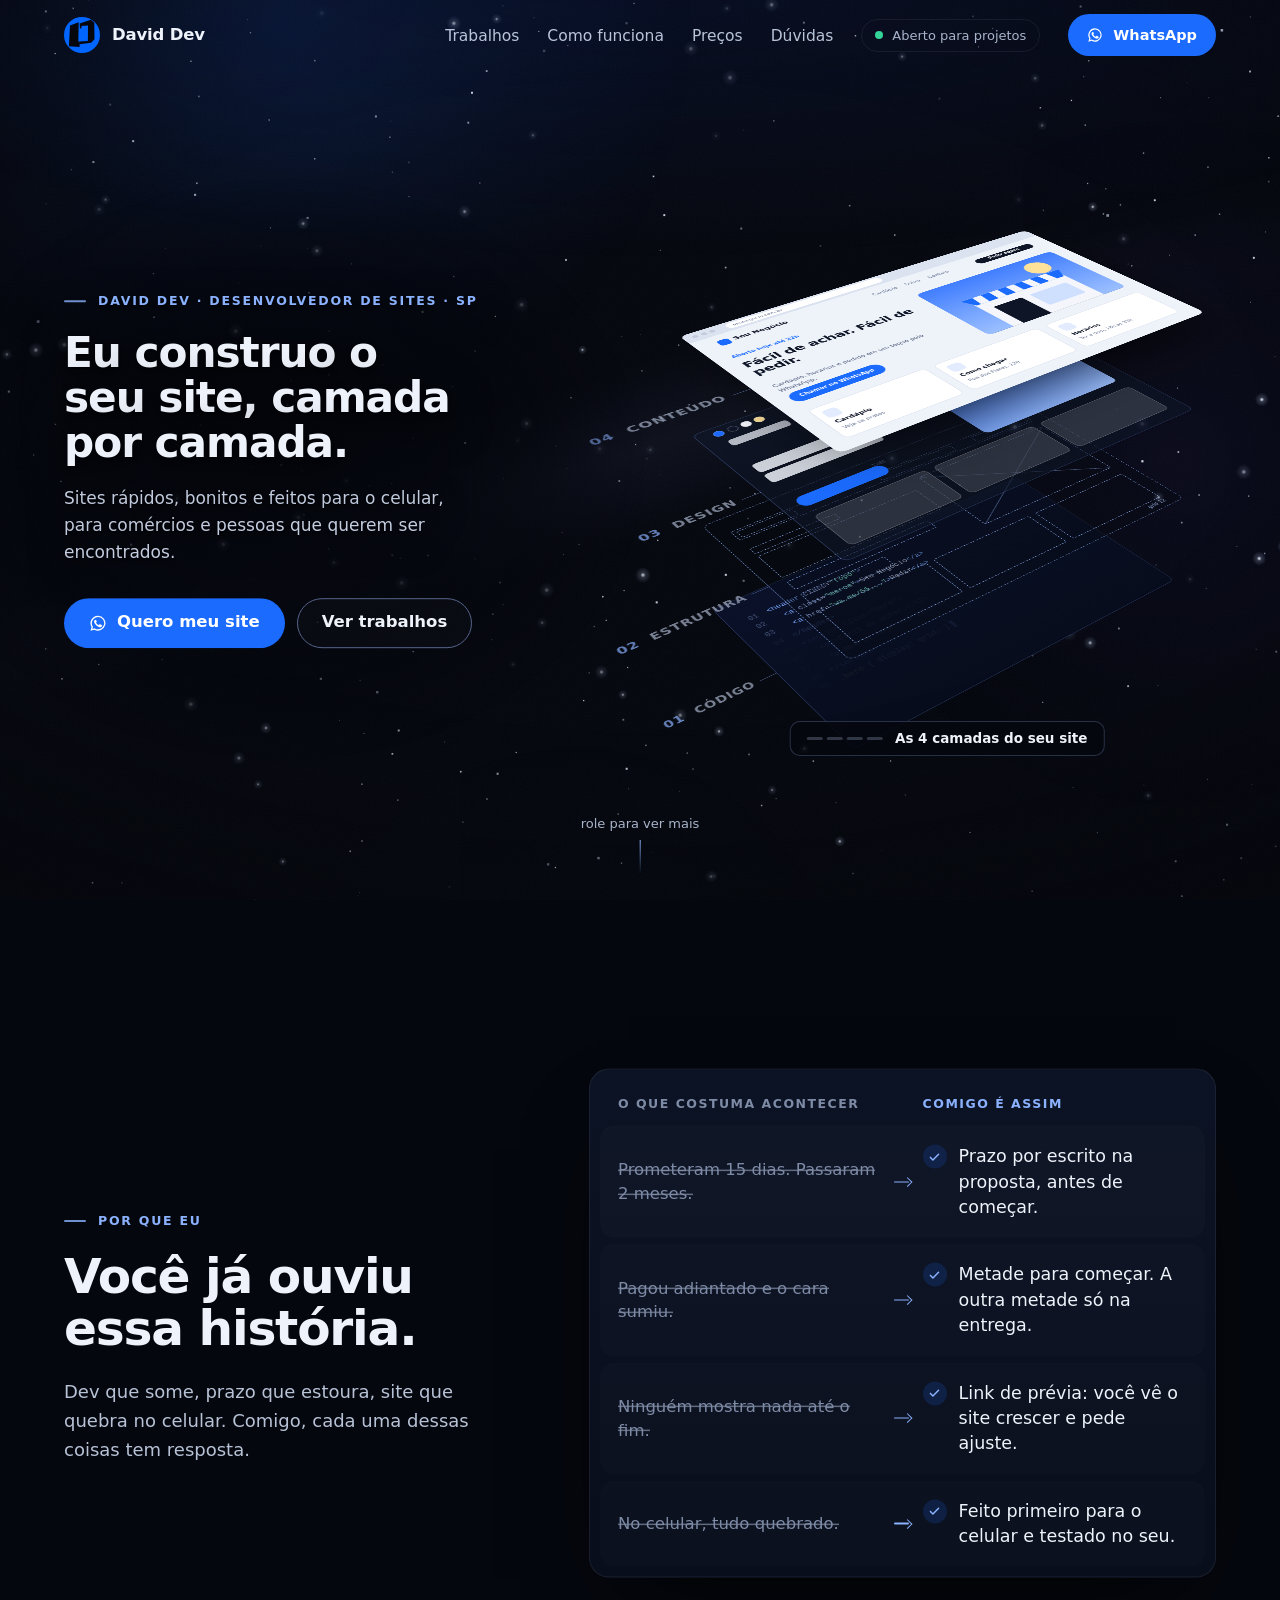
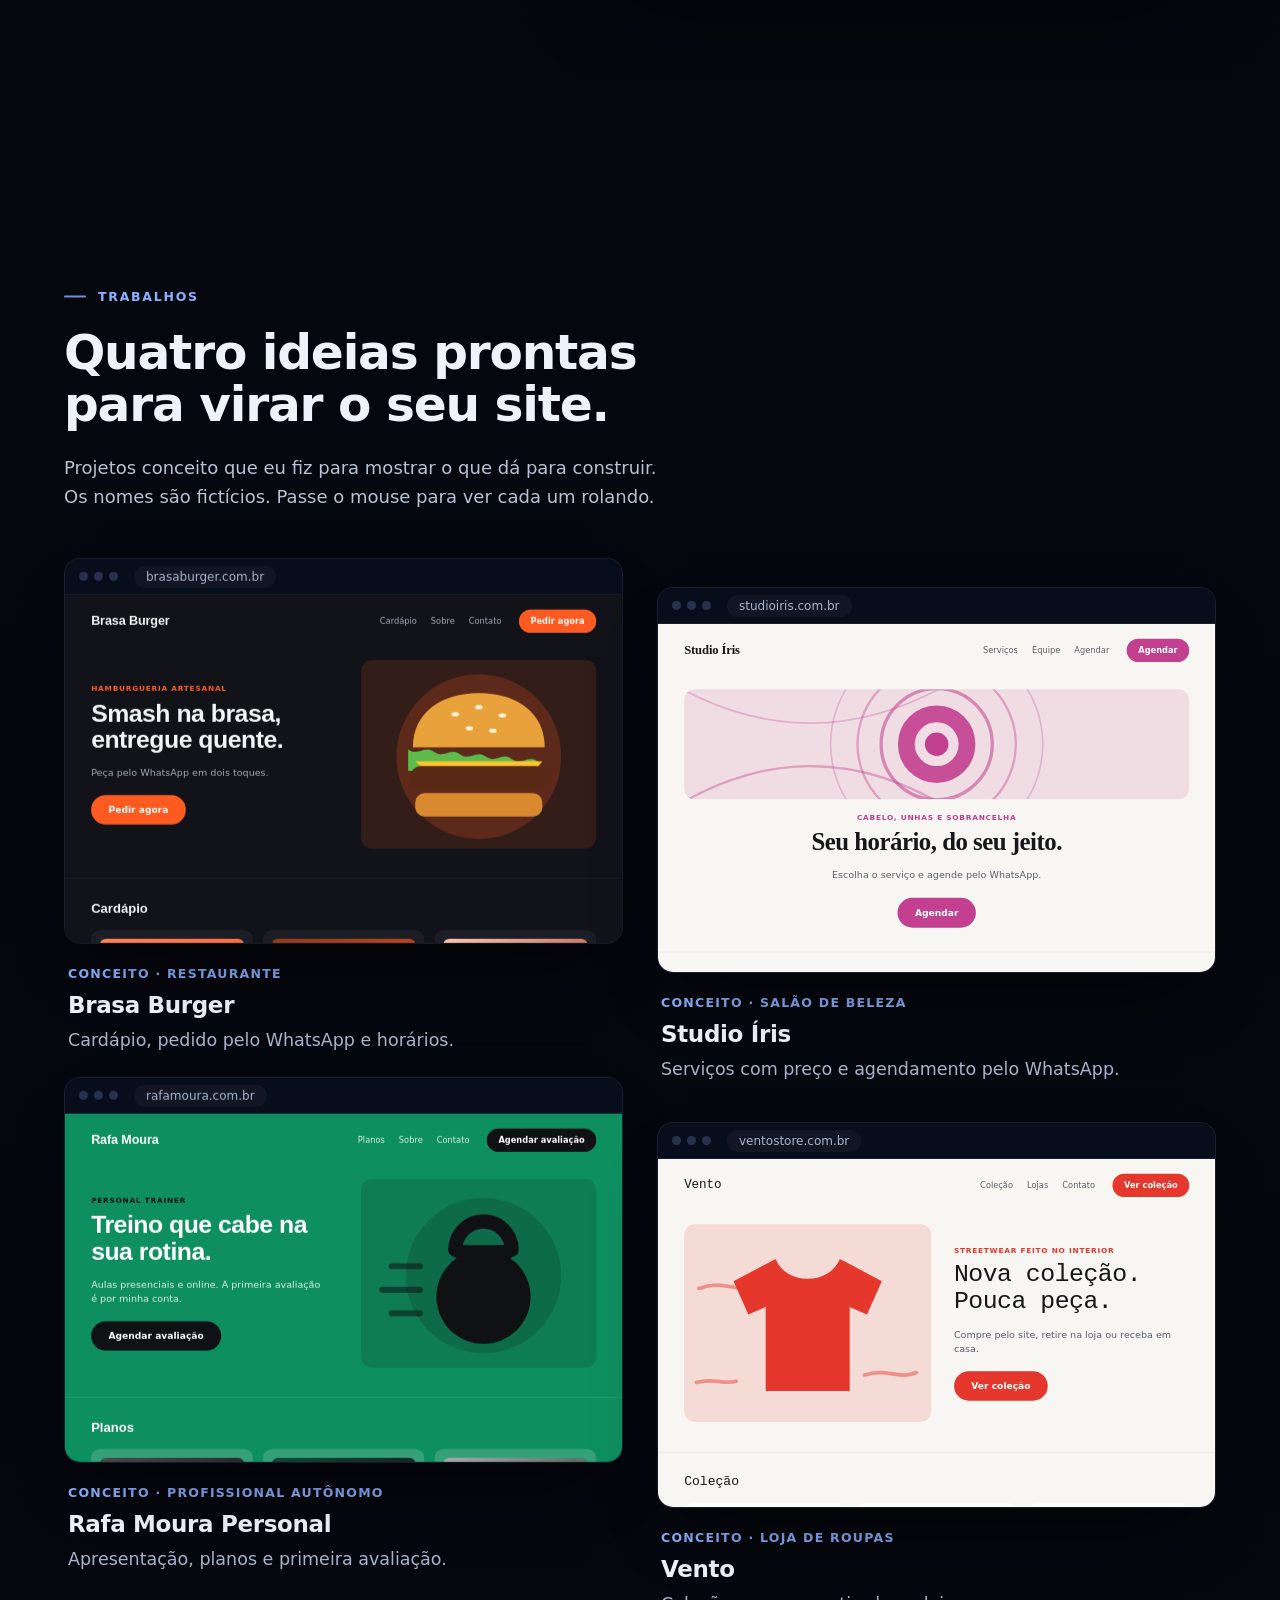
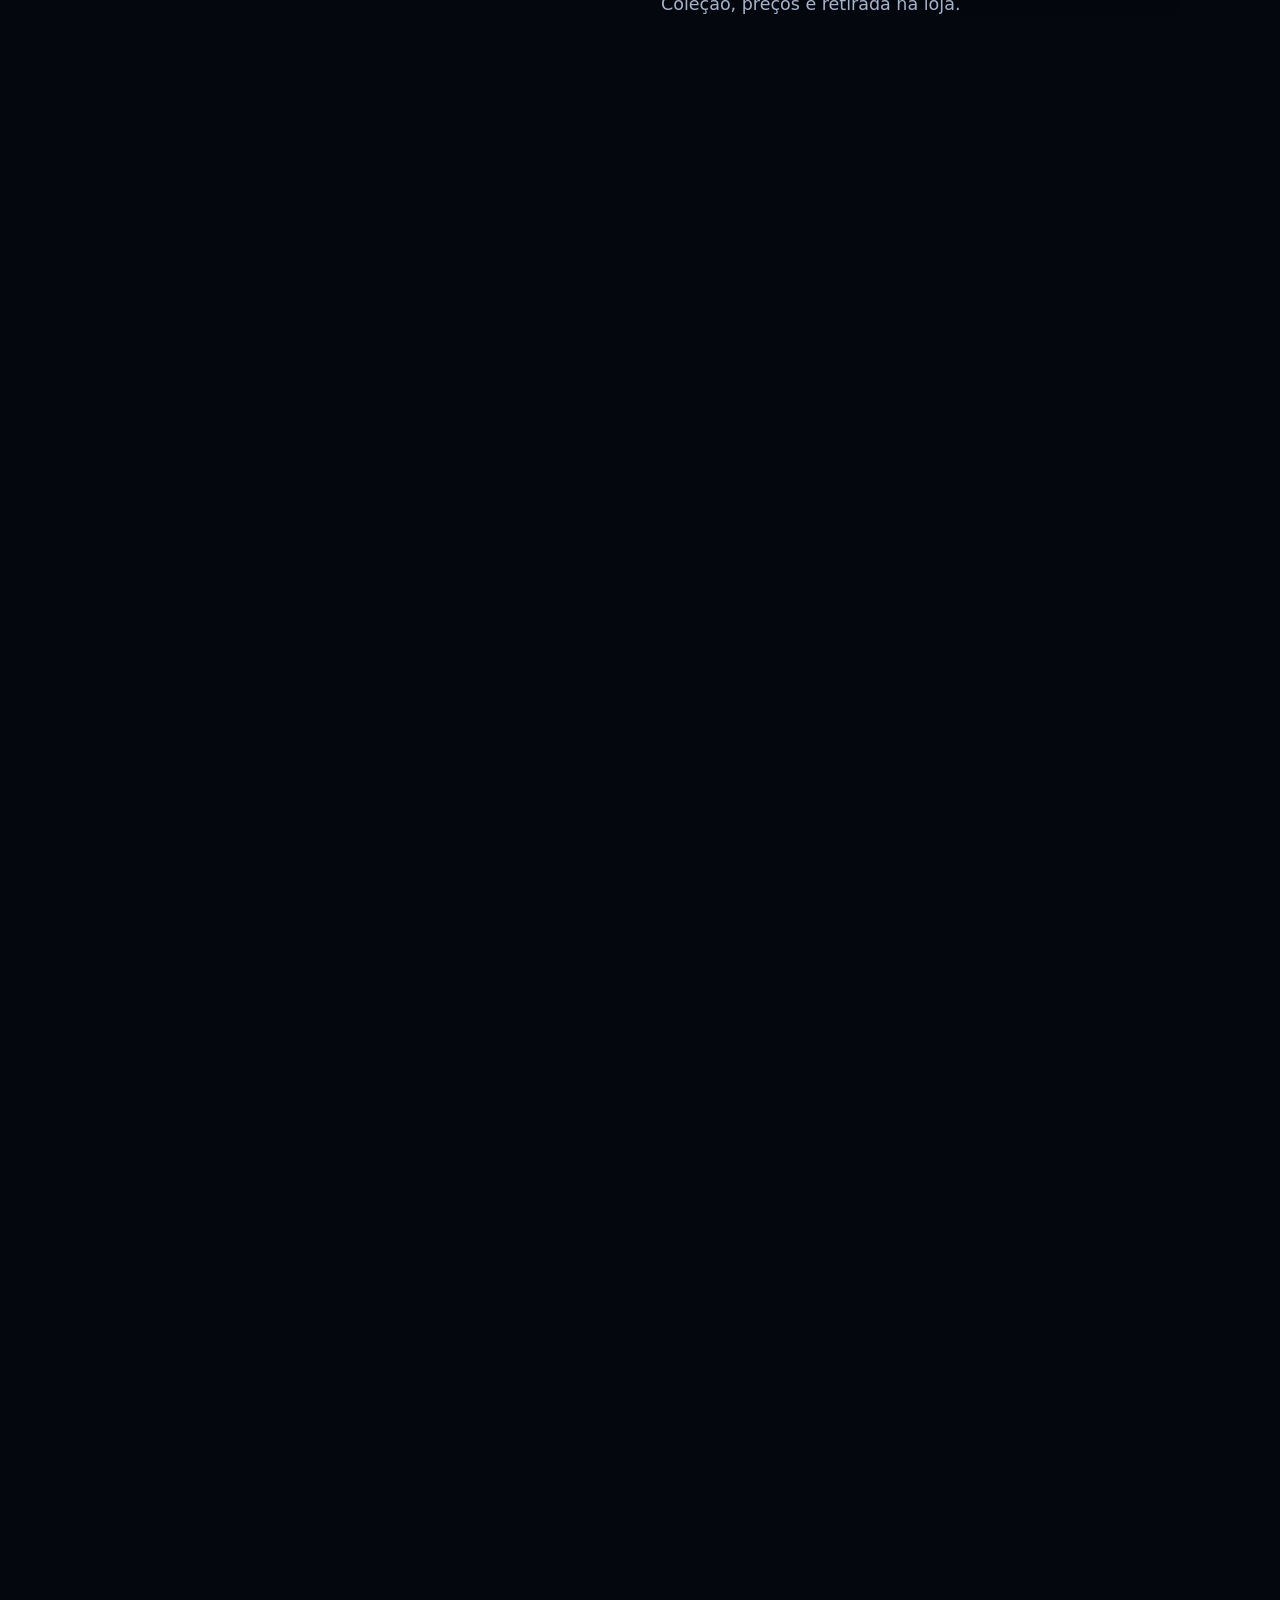
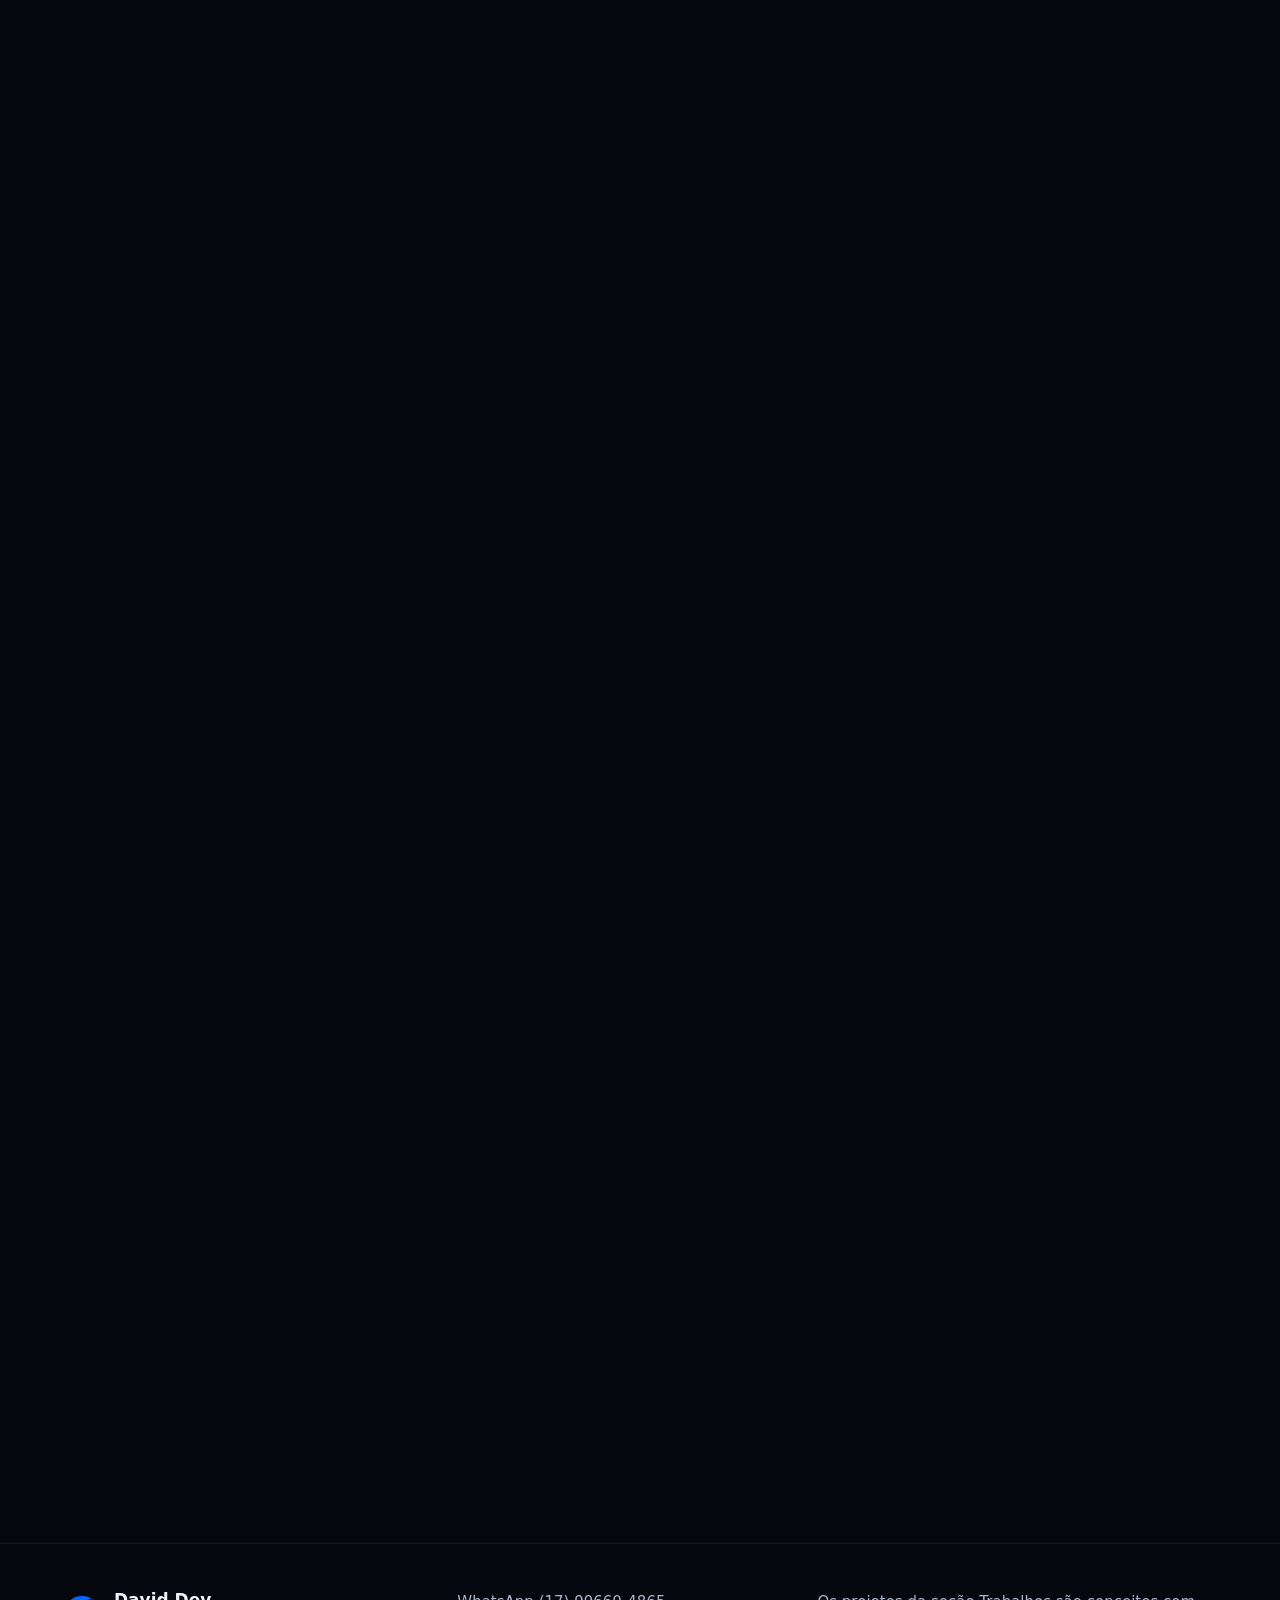
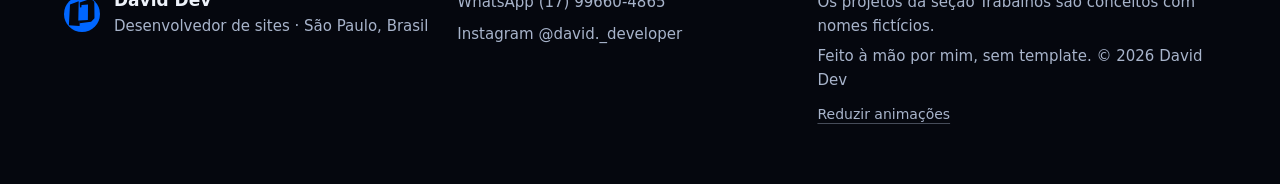
==== commit e47d7fb3: "Site mais leve ao abrir e ao usar, com o mesmo visual - Animação do topo calculada uma vez e entregu" ====
--- a/index.html
+++ b/index.html
@@ -64,7 +64,7 @@
 <link rel="preconnect" href="https://fonts.googleapis.com">
 <link rel="preconnect" href="https://fonts.gstatic.com" crossorigin>
 <link rel="stylesheet" href="https://fonts.googleapis.com/css2?family=Geist:wght@400..700&family=JetBrains+Mono:wght@500&family=Unbounded:wght@500;700&display=swap">
-<link rel="stylesheet" href="assets/site.css">
+<link rel="stylesheet" href="assets/site.css?v=7">
 <script>document.documentElement.classList.add('js')</script>
 </head>
 <body>
@@ -99,12 +99,8 @@
     <div class="aur aur-a"></div>
     <div class="aur aur-b"></div>
     <div class="aur aur-c"></div>
-    <div class="aur aur-d"></div>
-  </div>
-  <div class="galaxy" id="galaxy"><i class="gx-glow"></i><i class="gx-dust"></i></div>
-  <div class="stars s-far"><i class="st a"></i><i class="st b"></i></div>
-  <div class="stars s-mid"><i class="st a"></i><i class="st b"></i></div>
-  <div class="stars s-near"><i class="st a"></i><i class="st b"></i><i class="st streak"></i></div>
+  </div>
+  <div class="galaxy" id="galaxy"><i class="gx-glow"></i></div>
   <canvas class="sky" id="skycv"></canvas>
   <i class="meteor" id="meteor"></i>
   <div class="amb-spot" id="spot"></div>
@@ -148,6 +144,7 @@
   <div class="stage">
     <div class="scene" aria-hidden="true" inert>
       <div class="float">
+        <div class="ptilt" id="ptilt">
         <div class="stack" id="stack">
 
           <div class="layer l-code" data-i="0">
@@ -223,6 +220,7 @@
           </div>
 
         </div>
+        </div>
       </div>
     </div>
 
@@ -552,6 +550,6 @@
   </div>
 </div>
 
-<script src="assets/site.js" defer></script>
+<script src="assets/site.js?v=7" defer></script>
 </body>
 </html>
--- a/assets/site.css
+++ b/assets/site.css
@@ -0,0 +1,694 @@
+/* David Dev · portfólio. HTML, CSS e JS puros. */
+
+:root{
+  --canvas:#05070E;
+  --panel:#0A0F1D;
+  --panel-2:#0E1528;
+  --accent:#1B6BFF;
+  --accent-hover:#0F5BEB;
+  --accent-muted:rgba(27,107,255,.26);
+  --accent-text:#8AB2FF;
+  --glint:#67E8F9;
+  --text-primary:#EEF2FA;
+  --text-secondary:#A8B4CB;
+  --text-tertiary:#7E8BA6;
+  --line:rgba(151,165,192,.11);
+  --line-strong:#56648A;
+  --ease-out:cubic-bezier(.16,1,.3,1);
+  --ease-io:cubic-bezier(.65,0,.35,1);
+  --ease-soft:cubic-bezier(.33,1,.68,1);
+  --gutter:max(20px,5vw);
+  --tshadow:0 1px 2px rgba(2,3,8,.95),0 3px 12px rgba(2,3,8,.8),0 10px 44px rgba(2,3,8,.85);
+  --f-display:'Unbounded',ui-sans-serif,system-ui,sans-serif;
+  --f-text:'Geist',ui-sans-serif,system-ui,-apple-system,'Segoe UI',sans-serif;
+  --f-mono:'JetBrains Mono',ui-monospace,'Cascadia Mono',Consolas,monospace;
+}
+
+*,*::before,*::after{box-sizing:border-box}
+html{overflow-x:hidden;overflow-x:clip;scroll-behavior:smooth;-webkit-text-size-adjust:100%;background:var(--canvas)}
+body{margin:0;overflow-x:hidden;overflow-x:clip;background:var(--canvas);color:var(--text-primary);font:400 18px/1.62 var(--f-text);-webkit-font-smoothing:antialiased;text-rendering:optimizeLegibility;-webkit-tap-highlight-color:transparent}
+img,svg{display:block;max-width:100%}
+a{color:var(--accent-text);text-underline-offset:4px;text-decoration-thickness:1px;transition:color .35s var(--ease-out),text-decoration-color .35s var(--ease-out)}
+a:hover{color:var(--text-primary)}
+h1,h2,h3,p,ol,ul{margin:0}
+ul,ol{padding:0;list-style:none}
+button,input,textarea{font:inherit;color:inherit}
+:focus-visible{outline:2px solid var(--accent-text);outline-offset:3px;border-radius:6px}
+::selection{background:var(--accent);color:#fff}
+.sr{position:absolute!important;width:1px;height:1px;padding:0;margin:-1px;overflow:hidden;clip:rect(0 0 0 0);white-space:nowrap;border:0}
+.sprite{position:absolute;width:0;height:0;overflow:hidden}
+.skip{position:fixed;left:16px;top:-60px;z-index:100;background:var(--accent);color:#fff;padding:10px 16px;border-radius:10px;text-decoration:none;font-weight:600;transition:top .3s var(--ease-out)}
+.skip:focus{top:16px;color:#fff}
+main{position:relative;z-index:1;outline:none}
+.wrap{width:min(1240px,100% - 2*var(--gutter));margin-inline:auto}
+
+/* ---------- fundo astral: nebulosas, galáxia, estrelas em camadas, planeta no fim ---------- */
+.ambient{position:fixed;inset:0;z-index:0;pointer-events:none;overflow:hidden;background:radial-gradient(ellipse 140% 70% at 50% -10%,#08102A 0%,rgba(5,7,14,0) 55%)}
+.aurs{position:absolute;inset:0;will-change:transform}
+.aur{position:absolute;border-radius:50%;will-change:transform;opacity:var(--o,1);transition:opacity 1.2s var(--ease-soft)}
+.aur-a{width:72vmax;height:72vmax;left:-14vmax;top:-34vmax;background:radial-gradient(circle,rgba(27,107,255,.13),rgba(27,107,255,.04) 38%,rgba(27,107,255,0) 64%);animation:aurA 46s var(--ease-io) -14s infinite alternate}
+.aur-b{width:64vmax;height:64vmax;right:-24vmax;top:6vh;background:radial-gradient(circle,rgba(110,84,255,.10),rgba(110,84,255,.03) 38%,rgba(110,84,255,0) 64%);animation:aurB 60s var(--ease-io) -31s infinite alternate}
+.aur-c{width:58vmax;height:58vmax;left:16vw;bottom:-38vmax;background:radial-gradient(circle,rgba(34,200,238,.06),rgba(34,200,238,.02) 38%,rgba(34,200,238,0) 64%);animation:aurC 52s var(--ease-io) -22s infinite alternate}
+@keyframes aurA{to{transform:translate3d(24vw,20vh,0) scale(1.14)}}
+@keyframes aurB{to{transform:translate3d(-28vw,26vh,0) scale(.88)}}
+@keyframes aurC{to{transform:translate3d(-16vw,-32vh,0) scale(1.2)}}
+.galaxy{position:absolute;left:-40vw;right:-40vw;top:10vh;height:80vh;will-change:transform;transform:rotate(-18deg)}
+.gx-glow{position:absolute;inset:0;background:radial-gradient(ellipse 46% 16% at 50% 50%,rgba(150,175,255,.06),rgba(120,110,255,.025) 45%,rgba(120,110,255,0) 75%)}
+.meteor{position:absolute;top:var(--ty,14%);left:var(--tx,72%);width:150px;height:1.5px;border-radius:2px;background:linear-gradient(90deg,rgba(190,215,255,0),rgba(210,228,255,.95));opacity:0;transform-origin:100% 50%;animation:meteor 16s linear 5s infinite}
+@keyframes meteor{0%{opacity:0;transform:rotate(152deg) translateX(0)}1%{opacity:1}6%{opacity:0;transform:rotate(152deg) translateX(460px)}100%{opacity:0;transform:rotate(152deg) translateX(460px)}}
+.horizon{position:absolute;left:0;right:0;top:100%;height:46vh;will-change:transform;background:radial-gradient(ellipse 150% 115% at 50% 120%,#05070E 0,#05070E 50%,#0A1430 57.4%,rgba(150,190,255,.6) 58.5%,rgba(40,110,255,.26) 59.6%,rgba(80,90,255,.09) 65%,rgba(5,7,14,0) 74%)}
+.amb-spot{position:absolute;left:0;top:0;width:820px;height:820px;margin:-410px 0 0 -410px;border-radius:50%;background:radial-gradient(circle,rgba(70,130,255,.085),rgba(70,130,255,.03) 34%,rgba(70,130,255,0) 64%);transform:translate3d(50vw,30vh,0);will-change:transform;opacity:0;transition:opacity 1.4s var(--ease-soft)}
+.amb-spot.on{opacity:1}
+.amb-grain{position:absolute;inset:0;background:radial-gradient(ellipse 125% 95% at 50% 40%,rgba(2,3,8,0) 48%,rgba(2,3,8,.78) 100%)}
+.amb-grain::after{content:"";position:absolute;inset:0;opacity:.05;background-image:url("data:image/svg+xml,%3Csvg xmlns='http://www.w3.org/2000/svg' width='160' height='160'%3E%3Cfilter id='n'%3E%3CfeTurbulence type='fractalNoise' baseFrequency='.9' numOctaves='2' stitchTiles='stitch'/%3E%3CfeColorMatrix values='0 0 0 0 1 0 0 0 0 1 0 0 0 0 1 0 0 0 .55 0'/%3E%3C/filter%3E%3Crect width='160' height='160' filter='url(%23n)'/%3E%3C/svg%3E")}
+body.paused *,body.paused *::before,body.paused *::after{animation-play-state:paused!important}
+
+/* ---------- botões ---------- */
+.btn{position:relative;display:inline-flex;align-items:center;justify-content:center;gap:10px;min-height:50px;padding:0 24px;border-radius:999px;background:var(--accent);color:#fff;font:600 16.5px/1 var(--f-text);text-decoration:none;border:1px solid transparent;cursor:pointer;transition:background-color .4s var(--ease-out),transform .45s var(--ease-out),border-color .4s var(--ease-out),color .4s var(--ease-out);isolation:isolate;-webkit-user-select:none;user-select:none}
+.btn::after{content:"";position:absolute;inset:-1px;border-radius:inherit;box-shadow:0 0 0 1px rgba(138,178,255,.5),0 12px 36px -8px rgba(27,107,255,.7);opacity:0;transition:opacity .45s var(--ease-out);z-index:-1;pointer-events:none}
+.btn:active{transform:scale(.97)}
+.btn-sm{min-height:42px;padding:0 18px;font-size:14.5px}
+.btn-lg{min-height:56px;padding:0 28px;font-size:17px}
+.btn-ghost{background:rgba(255,255,255,.02);border-color:var(--line-strong);color:var(--text-primary)}
+.btn-ghost::after{box-shadow:0 0 0 1px rgba(138,178,255,.55)}
+.ico{width:18px;height:18px;flex:none}
+.btn-sm .ico{width:16px;height:16px}
+@media (hover:hover){
+  .btn:hover{background:var(--accent-hover);color:#fff}
+  .btn:hover::after{opacity:1}
+  .btn:not(.magnet):hover{transform:translateY(-2px)}
+  .btn-ghost:hover{background:rgba(27,107,255,.12);border-color:var(--accent-text)}
+}
+.chip{background:rgba(5,7,14,.86);border:1px solid rgba(86,100,138,.45);border-radius:10px}
+.dot{width:8px;height:8px;border-radius:50%;background:#34D399;position:relative;flex:none;display:inline-block}
+.dot::after{content:"";position:absolute;inset:-4px;border-radius:50%;border:2px solid #34D399;opacity:0;animation:pulse 2.8s var(--ease-out) -1.1s infinite}
+@keyframes pulse{0%{opacity:.7;transform:scale(.6)}80%,100%{opacity:0;transform:scale(1.5)}}
+
+/* brilho que segue o cursor (ou o toque) nas bordas e superfícies */
+.spot{position:relative}
+.spot::after{content:"";position:absolute;inset:0;z-index:3;border-radius:inherit;padding:1px;pointer-events:none;background:radial-gradient(260px circle at var(--mx,50%) var(--my,50%),rgba(150,190,255,.6),rgba(150,190,255,0) 70%);-webkit-mask:linear-gradient(#000 0 0) content-box,linear-gradient(#000 0 0);-webkit-mask-composite:xor;mask:linear-gradient(#000 0 0) content-box exclude,linear-gradient(#000 0 0);opacity:0;transition:opacity .6s var(--ease-soft)}
+.spot-fill::before{content:"";position:absolute;inset:0;z-index:0;border-radius:inherit;pointer-events:none;background:radial-gradient(340px circle at var(--mx,50%) var(--my,50%),rgba(70,130,255,.10),rgba(70,130,255,0) 70%);opacity:0;transition:opacity .6s var(--ease-soft)}
+.spot.lit::after,.spot-fill.lit::before{opacity:1}
+.tilt{transition:transform .9s var(--ease-out);transform-style:preserve-3d}
+.tilt.tilting{transition:transform .25s var(--ease-soft)}
+
+/* ---------- nav ---------- */
+.nav{position:fixed;top:0;left:0;right:0;z-index:50;transition:background-color .6s var(--ease-out),border-color .6s var(--ease-out);border-bottom:1px solid transparent}
+.nav.solid,.nav.menu-open{background:rgba(5,7,14,.93);border-bottom-color:var(--line)}
+.nav-in{width:min(1240px,100% - 2*var(--gutter));margin-inline:auto;height:70px;display:flex;align-items:center;gap:28px}
+.brand{display:flex;align-items:center;gap:12px;color:var(--text-primary);text-decoration:none}
+.brand-logo{width:36px;height:36px;transition:transform .7s var(--ease-out)}
+.brand:hover .brand-logo{transform:rotate(-12deg) scale(1.05)}
+.brand-name{font:700 16.5px/1 var(--f-display);letter-spacing:-.01em;white-space:nowrap}
+.nav-links{display:flex;gap:28px;margin-left:auto}
+.nav-links a{position:relative;color:#B9C4D9;text-decoration:none;font-size:15.5px;font-weight:500;padding:6px 0}
+.nav-links a::after{content:"";position:absolute;left:0;right:0;bottom:0;height:1.5px;border-radius:2px;background:var(--accent-text);transform:scaleX(0);transform-origin:right;transition:transform .5s var(--ease-out)}
+.nav-links a:hover{color:var(--text-primary)}
+.nav-links a:hover::after{transform:scaleX(1);transform-origin:left}
+.status{display:inline-flex;align-items:center;gap:9px;font:500 13px/1 var(--f-text);color:var(--text-secondary);padding:9px 13px;border:1px solid var(--line);border-radius:999px;white-space:nowrap}
+.menu-btn{display:none;position:relative;isolation:isolate;width:46px;height:46px;border-radius:12px;border:1px solid var(--line-strong);background:rgba(255,255,255,.02);cursor:pointer;flex:none}
+.menu-btn i{position:absolute;left:13px;right:13px;height:2px;border-radius:2px;background:var(--text-primary);transition:transform .5s var(--ease-out)}
+.menu-btn i:first-child{top:18px}
+.menu-btn i:last-child{top:25px}
+.nav.menu-open .menu-btn i:first-child{transform:translateY(3.5px) rotate(45deg)}
+.nav.menu-open .menu-btn i:last-child{transform:translateY(-3.5px) rotate(-45deg)}
+.menu{position:absolute;left:0;right:0;top:100%;padding:8px var(--gutter) 26px;background:rgba(5,7,14,.97);border-bottom:1px solid var(--line);visibility:hidden;opacity:0;transform:translateY(-14px);transition:opacity .5s var(--ease-out),transform .8s var(--ease-out),visibility 0s linear .8s}
+.nav.menu-open .menu{visibility:visible;opacity:1;transform:none;transition-delay:0s}
+.menu a{position:relative;isolation:isolate;display:block;padding:15px 2px;font:600 20px/1.2 var(--f-display);color:var(--text-primary);text-decoration:none;border-bottom:1px solid var(--line);opacity:0;transform:translateY(-12px);transition:opacity .6s var(--ease-out),transform .8s var(--ease-out),color .3s var(--ease-out)}
+.menu a:active{color:var(--accent-text)}
+.nav.menu-open .menu a{opacity:1;transform:none}
+.nav.menu-open .menu li:nth-child(2) a{transition-delay:.07s}
+.nav.menu-open .menu li:nth-child(3) a{transition-delay:.14s}
+.nav.menu-open .menu li:nth-child(4) a{transition-delay:.21s}
+.nav.menu-open .menu li:nth-child(5) a{transition-delay:.28s}
+.menu-status{display:flex;align-items:center;gap:10px;margin-top:18px;color:var(--text-secondary);font-size:15px}
+
+/* ---------- hero ---------- */
+.hero{position:relative;z-index:1}
+.stage{
+  --cw:min(1240px,100% - 2*var(--gutter));
+  --W:min(42vw,700px,72vh);
+  --u:calc(var(--W) / 100);
+  position:relative;height:100vh;height:100svh;min-height:560px;overflow:hidden;
+}
+.scene{position:absolute;inset:0;perspective:1700px;perspective-origin:calc(50% + var(--cw)/2 - var(--W)/2) 52%;pointer-events:none}
+.float{position:absolute;width:var(--W);height:calc(var(--W)*.625);left:calc(50% + var(--cw)/2 - var(--W));top:calc(52% - var(--W)*.3125);transform-style:preserve-3d}
+.hero.live .float{animation:floaty 9s var(--ease-io) -3s infinite alternate}
+@keyframes floaty{from{transform:translate3d(0,-7px,0)}to{transform:translate3d(0,7px,0)}}
+.ptilt{position:absolute;inset:0;transform-style:preserve-3d;will-change:transform}
+.stack{position:absolute;inset:0;transform-style:preserve-3d;will-change:transform}
+.layer{position:absolute;inset:0;will-change:transform,opacity;transform:translateZ(calc(var(--i,0)*1px))}
+.layer::after{content:"";position:absolute;inset:-1px;will-change:opacity;border-radius:calc(var(--W)*.018);box-shadow:0 0 0 1px rgba(138,178,255,.9),0 0 calc(var(--W)*.07) rgba(27,107,255,.45);opacity:var(--hi,0);pointer-events:none}
+.plate{position:absolute;inset:0;border-radius:calc(var(--W)*.018);overflow:hidden}
+.anno{position:absolute;right:100%;top:46%;margin-right:calc(var(--W)*.06);font:600 calc(var(--W)*.032)/1 var(--f-text);letter-spacing:.06em;text-transform:uppercase;color:var(--text-secondary);white-space:nowrap;opacity:var(--ao,1)}
+.anno span{color:var(--accent-text);margin-right:.5em}
+.anno::after{content:"";position:absolute;left:calc(100% + .5em);top:50%;width:calc(var(--W)*.045);height:1px;background:rgba(138,178,255,.6)}
+
+/* camada 1: código */
+.l-code .plate{background:linear-gradient(180deg,#0A1129,#070D1C);border:1px solid rgba(120,160,255,.24)}
+.code{position:absolute;inset:calc(7*var(--u)) calc(5*var(--u)) auto;display:flex;flex-direction:column;font:500 calc(2.25*var(--u))/1.8 var(--f-mono);color:#C9D4EA;white-space:pre}
+.cl{opacity:clamp(.07,calc(var(--type,1)*10 - var(--i)),1)}
+.cl em{font-style:normal;color:#46557A;margin-right:calc(2.6*var(--u))}
+.cl u{text-decoration:none;color:#79A6FF}
+.cl s{text-decoration:none;color:#A9C1FF}
+.cl q{color:#7EE2D0}
+.cl q::before,.cl q::after{content:none}
+.cl b{font-weight:500;color:#F5C97A}
+.caret{display:inline-block;width:calc(1.1*var(--u));height:calc(2.7*var(--u));margin-left:calc(.6*var(--u));background:#79A6FF;vertical-align:middle}
+.hero.live .caret{animation:blink 1.1s steps(1) infinite}
+@keyframes blink{50%{opacity:0}}
+
+/* camada 2: estrutura */
+.l-wire .plate{background:rgba(5,7,14,.3);border:1px dashed rgba(140,180,255,.7)}
+.wb{position:absolute;border:1px dashed rgba(150,186,255,.75);border-radius:calc(.6*var(--u))}
+.wb-nav{top:10%;left:4%;width:92%;height:7%}
+.wb-logo{top:11.2%;left:5%;width:16%;height:4.6%}
+.wb-links{top:11.2%;left:46%;width:24%;height:4.6%}
+.wb-btn{top:11.2%;left:77%;width:18%;height:4.6%}
+.wb-kick{top:24%;left:4%;width:24%;height:4%}
+.wb-h{top:30%;left:4%;width:46%;height:17%}
+.wb-p{top:50%;left:4%;width:40%;height:6%}
+.wb-cta{top:59%;left:4%;width:23%;height:7%}
+.wb-art{top:23%;left:54%;width:42%;height:43%}
+.wb-art svg{width:100%;height:100%;fill:none;stroke:rgba(150,186,255,.55);stroke-width:1}
+.wb-c1,.wb-c2,.wb-c3{top:72%;width:29.3%;height:22%}
+.wb-c1{left:4%}.wb-c2{left:35.3%}.wb-c3{left:66.7%}
+.dim{position:absolute;font:500 calc(1.6*var(--u))/1 var(--f-text);color:rgba(170,198,255,.85)}
+.dim-w{top:3%;left:50%;transform:translateX(-50%)}
+.dim-h{bottom:2.2%;right:4%}
+
+/* camada 3: design */
+.l-design .plate{background:rgba(14,21,40,.62);border:1px solid rgba(120,160,255,.28)}
+.db{position:absolute;border-radius:calc(1*var(--u))}
+.db-logo{top:11.2%;left:5%;width:16%;height:4.6%;background:rgba(238,242,250,.75)}
+.db-btn{top:11.2%;left:77%;width:18%;height:4.6%;background:#0E1527;border:1px solid rgba(238,242,250,.4);border-radius:calc(5*var(--u))}
+.db-h{top:31%;left:4%;width:44%;height:6.6%;background:rgba(238,242,250,.85)}
+.db-h2{top:39.6%;left:4%;width:30%;height:6.6%;background:rgba(238,242,250,.85)}
+.db-cta{top:59%;left:4%;width:23%;height:7%;background:var(--accent);border-radius:calc(5*var(--u))}
+.db-art{top:23%;left:54%;width:42%;height:43%;background:linear-gradient(165deg,#3D7BFF,#9FC2FF);border-radius:calc(1.6*var(--u))}
+.db-c1,.db-c2,.db-c3{top:72%;width:29.3%;height:22%;background:rgba(244,246,251,.14);border:1px solid rgba(244,246,251,.22);border-radius:calc(1.4*var(--u))}
+.db-c1{left:4%}.db-c2{left:35.3%}.db-c3{left:66.7%}
+.swatches{position:absolute;top:2.6%;left:4%;display:flex;gap:calc(1*var(--u))}
+.swatches i{width:calc(2.6*var(--u));height:calc(2.6*var(--u));border-radius:50%;border:1px solid rgba(238,242,250,.3)}
+.swatches i:nth-child(1){background:#1B6BFF}.swatches i:nth-child(2){background:#0E1527}.swatches i:nth-child(3){background:#F4F6FB}.swatches i:nth-child(4){background:#FFE29A}
+.aa{position:absolute;top:2%;right:4%;font:700 calc(3.2*var(--u))/1 var(--f-display);color:rgba(238,242,250,.7)}
+
+/* camada 4: conteúdo */
+.l-content .plate{background:#EEF2F9;color:#0E1527;box-shadow:0 40px 90px -30px rgba(0,0,0,.85)}
+.chrome{position:absolute;top:0;left:0;right:0;height:7%;background:#DCE3F0;display:flex;align-items:center;gap:calc(.9*var(--u));padding:0 calc(2*var(--u))}
+.chrome>i{width:calc(1.3*var(--u));height:calc(1.3*var(--u));border-radius:50%;background:#C2CADB}
+.url{margin-left:calc(2*var(--u));flex:0 1 44%;background:#fff;border-radius:calc(3*var(--u));font:500 calc(1.35*var(--u))/1 var(--f-text);color:#5B6A8C;padding:calc(.7*var(--u)) calc(1.6*var(--u))}
+.onair{margin-left:auto;display:flex;align-items:center;gap:calc(.8*var(--u));font:600 calc(1.35*var(--u))/1 var(--f-text);color:#0B7046;background:rgba(52,211,153,.2);border-radius:calc(3*var(--u));padding:calc(.6*var(--u)) calc(1.4*var(--u));opacity:var(--live,1)}
+.onair b{width:calc(1.1*var(--u));height:calc(1.1*var(--u));border-radius:50%;background:#16A866}
+.cs>*{position:absolute}
+.cs-logo{top:11.2%;left:5%;height:4.6%;display:flex;align-items:center;gap:calc(1*var(--u));font:700 calc(2*var(--u))/1 var(--f-display);letter-spacing:-.01em}
+.cs-logo b{width:calc(2.8*var(--u));height:calc(2.8*var(--u));border-radius:calc(.8*var(--u));background:var(--accent)}
+.cs-links{top:11.2%;left:46%;width:24%;height:4.6%;display:flex;align-items:center;gap:calc(2.4*var(--u));font:500 calc(1.55*var(--u))/1 var(--f-text);color:#5B6A8C}
+.cs-links i{font-style:normal}
+.cs-btn{top:11.2%;left:77%;width:18%;height:4.6%;display:flex;align-items:center;justify-content:center;background:#0E1527;color:#fff;border-radius:calc(5*var(--u));font:600 calc(1.5*var(--u))/1 var(--f-text)}
+.cs-kick{top:24.4%;left:4%;font:600 calc(1.5*var(--u))/1 var(--f-text);color:#1B6BFF}
+.cs-h{top:30%;left:4%;width:47%;font:700 calc(3.6*var(--u))/1.14 var(--f-display);letter-spacing:-.02em}
+.cs-p{top:50%;left:4%;width:40%;font:400 calc(1.65*var(--u))/1.45 var(--f-text);color:#4A5878}
+.cs-cta{top:59%;left:4%;width:23%;height:7%;display:flex;align-items:center;justify-content:center;background:var(--accent);color:#fff;border-radius:calc(5*var(--u));font:600 calc(1.5*var(--u))/1 var(--f-text)}
+.cs-art{top:23%;left:54%;width:42%;height:43%;border-radius:calc(1.6*var(--u));overflow:hidden}
+.cs-art svg{width:100%;height:100%}
+.cs-card{top:72%;width:29.3%;height:22%;background:#fff;border:1px solid #DCE3F0;border-radius:calc(1.4*var(--u));padding:calc(1.8*var(--u));display:grid;align-content:start;gap:calc(.9*var(--u))}
+.cs-card i{width:calc(3.4*var(--u));height:calc(3.4*var(--u));border-radius:calc(.9*var(--u));background:#E3ECFF}
+.cs-card b{font:600 calc(1.7*var(--u))/1.1 var(--f-text)}
+.cs-card em{font:400 calc(1.4*var(--u))/1.2 var(--f-text);font-style:normal;color:#5B6A8C}
+.cs-card.c1{left:4%}.cs-card.c2{left:35.3%}.cs-card.c3{left:66.7%}
+
+/* legendas */
+.scrim{position:absolute;inset:0;z-index:1;pointer-events:none;background:radial-gradient(ellipse 120% 90% at 50% 45%,rgba(5,7,14,0) 40%,rgba(5,7,14,.6) 100%)}
+.bands,.static-copy{position:absolute;z-index:2;left:calc(50% - var(--cw)/2);top:calc(50% + 20px);width:min(36vw,520px)}
+.bands{display:none}
+html.scrub .bands{display:block}
+.static-copy{transform:translateY(-50%);text-shadow:var(--tshadow)}
+.static-copy .btn{text-shadow:none}
+.static-copy::before{content:"";will-change:opacity;position:absolute;inset:-32% -26% -32% -32%;z-index:-1;pointer-events:none;background:radial-gradient(ellipse 50% 50% at 50% 50%,rgba(5,7,14,.86) 0%,rgba(5,7,14,.8) 42%,rgba(5,7,14,.55) 70%,rgba(5,7,14,0) 100%)}
+.band{position:absolute;left:0;top:0;width:100%;transform:translateY(-50%);opacity:0;pointer-events:none;text-shadow:var(--tshadow)}
+.band.on{pointer-events:auto}
+.band::before{content:"";position:absolute;inset:-22% -18% -22% -30%;z-index:-1;pointer-events:none;opacity:calc(.25 + .75*var(--k,1));background:radial-gradient(ellipse 80% 74% at 45% 50%,rgba(5,7,14,.86) 0%,rgba(5,7,14,.8) 55%,rgba(5,7,14,.6) 75%,rgba(5,7,14,0) 96%)}
+.band .btn{text-shadow:none}
+.kick{display:flex;align-items:center;gap:12px;font:600 12.5px/1.4 var(--f-text);letter-spacing:.14em;text-transform:uppercase;color:var(--accent-text);margin-bottom:20px}
+.kick::before{content:"";width:22px;height:1.5px;border-radius:2px;background:currentColor;opacity:.8;flex:none}
+.kick:has(.dot)::before{display:none}
+.band .t,.static-copy .t{font:700 clamp(31px,3.3vw,54px)/1.07 var(--f-display);letter-spacing:-.025em;color:var(--text-primary);max-width:15ch;text-wrap:balance}
+.band .s,.static-copy .s{font:400 clamp(17px,1.25vw,20px)/1.58 var(--f-text);color:#C3CDDF;max-width:38ch;margin-top:20px}
+.cta-row{display:flex;flex-wrap:wrap;gap:12px;margin-top:32px}
+.w{display:inline-block;white-space:nowrap}
+.c{display:inline-block}
+
+.band .kick{--kk:clamp(0,var(--k,0)*3,1);opacity:var(--kk);transform:translateY(calc((1 - var(--kk))*8px))}
+.band .s{--ks2:clamp(0,(var(--k,0) - .5)*3,1);opacity:var(--ks2);transform:translateY(calc((1 - var(--ks2))*10px))}
+.band .cta-row{--kb:clamp(0,(var(--k,0) - .78)*5,1);opacity:var(--kb);transform:translateY(calc((1 - var(--kb))*12px))}
+.fx-rise .s{--ks2:clamp(0,(var(--k,0) - .66)*4,1)}
+
+.fx-scatter .c,.fx-grid .c{--kc:clamp(0,(var(--k,0) - var(--th,0))*2.6,1);opacity:var(--kc);transform:translate(calc((1 - var(--kc))*var(--jx,0px)),calc((1 - var(--kc))*var(--jy,0px))) rotate(calc((1 - var(--kc))*var(--jr,0deg)))}
+.fx-drift .w{--kc:clamp(0,(var(--k,0) - var(--th,0))*2.8,1);opacity:var(--kc);transform:translateY(calc((1 - var(--kc))*-26px))}
+.fx-punch .w{--kc:clamp(0,(var(--k,0) - var(--th,0))*3,1);--ks:clamp(0,(var(--k,0) - var(--th,0) - var(--sd,.1))*var(--ss,3.2),1);opacity:var(--kc);transform:scale(calc(.6 + (.4 + var(--ov,.12))*var(--kc) - var(--ov,.12)*var(--ks)))}
+.fx-punch .w.em{--ov:.24;--sd:.16;--ss:2.6;color:var(--accent-text)}
+.fx-rise .t .w{--kc:clamp(0,(var(--k,0) - var(--th,0))*3,1);opacity:var(--kc);transform:translateY(calc((1 - var(--kc))*.5em))}
+
+.hud{position:absolute;z-index:3;left:calc(50% + var(--cw)/2 - var(--W)/2);top:min(calc(52% + var(--W)*.44 + 16px),calc(100% - 64px));transform:translateX(-50%);align-items:center;gap:12px;padding:10px 16px;font:600 13.5px/1 var(--f-text);color:var(--text-primary);white-space:nowrap;display:none}
+.hud-t.swap{animation:pkSwap .7s var(--ease-out)}
+html.scrub .hud{display:flex}
+.hud b{color:var(--text-primary);font-weight:600}
+.hud-ticks{display:flex;gap:4px}
+.hud-ticks i{width:16px;height:3px;border-radius:2px;background:rgba(151,165,192,.3);transition:background-color .5s var(--ease-out)}
+.hud-ticks i.on{background:var(--accent)}
+.cue{position:absolute;z-index:3;left:50%;bottom:26px;transform:translateX(-50%);display:flex;flex-direction:column;align-items:center;gap:10px;font:500 13px/1 var(--f-text);color:var(--text-secondary);opacity:var(--cue,1)}
+.cue i{width:1px;height:34px;background:linear-gradient(var(--accent-text),transparent);transform-origin:top}
+.hero .cue i{animation:cueLine 2.2s var(--ease-io) -.4s infinite}
+@keyframes cueLine{0%{transform:scaleY(0);opacity:1}60%{transform:scaleY(1);opacity:1}100%{transform:scaleY(1);opacity:0}}
+
+/* modo estático (sem JS, movimento reduzido, celular deitado): a página assenta no quadro final */
+html:not(.scrub) .l-code,html:not(.scrub) .l-wire,html:not(.scrub) .l-design{opacity:0}
+html:not(.scrub) .anno{opacity:0}
+
+/* layout empilhado: celulares e tablets em pé */
+@media (orientation:portrait) and (max-width:1100px),(max-width:600px){
+  .stage{--W:min(84vw,600px,52vh);--u:calc(var(--W) / 100)}
+  .scene{perspective-origin:50% 31%}
+  .float{left:calc(50% - var(--W)/2);top:calc(31% - var(--W)*.3125)}
+  .static-copy::before{inset:-64px calc(-1*var(--gutter)) -40px;background:linear-gradient(180deg,rgba(5,7,14,0) 0,rgba(5,7,14,.88) 64px,rgba(5,7,14,.9) 100%)}
+  .static-copy .btn{padding:0 18px}
+  .bands,.static-copy{left:var(--gutter);right:var(--gutter);width:auto;top:auto;bottom:max(30px,5vh)}
+  .static-copy{transform:none}
+  .band{top:auto;bottom:0;transform:none}
+  .band .t,.static-copy .t{font-size:clamp(27px,7vw,48px);max-width:17ch}
+  .band .s,.static-copy .s{font-size:17px;margin-top:14px}
+  .kick{margin-bottom:12px}
+  .cta-row{margin-top:22px}
+  .band::before{inset:-30% -12% -12% -12%;background:radial-gradient(ellipse 80% 70% at 50% 60%,rgba(5,7,14,.8) 0%,rgba(5,7,14,.58) 50%,rgba(5,7,14,0) 80%)}
+  .hud{left:50%;top:calc(31% + var(--W)*.42 + 6px)}
+  .cue{display:none!important}
+  .anno{font-size:calc(var(--W)*.04);margin-right:calc(var(--W)*.03)}
+  .anno::after{display:none}
+}
+@media (orientation:portrait) and (max-width:1100px) and (max-height:720px),(max-width:600px) and (max-height:720px){
+  .stage{--W:min(76vw,34vh);--u:calc(var(--W) / 100)}
+  .scene{perspective-origin:50% 25%}
+  .float{top:calc(25% - var(--W)*.3125)}
+  .hud{display:none!important}
+}
+@media (max-height:560px){
+  .band .t,.static-copy .t{font-size:clamp(22px,3vw,34px)}
+  .band .s,.static-copy .s{font-size:15px;margin-top:10px}
+  .kick{margin-bottom:10px}
+  .cta-row{margin-top:16px}
+  .btn{min-height:44px}
+  .hud,.cue{display:none!important}
+}
+
+/* ---------- seções ---------- */
+.sec{position:relative;z-index:1;padding-block:clamp(100px,15vh,180px);scroll-margin-top:62px;content-visibility:auto;contain-intrinsic-size:auto 1100px}
+.sec-head{max-width:780px;margin-bottom:clamp(44px,6vw,70px)}
+.sec-head.center{margin-inline:auto;text-align:center}
+.sec-head.center .kick{justify-content:center}
+.h2{font:700 clamp(30px,3.8vw,54px)/1.08 var(--f-display);letter-spacing:-.025em;max-width:20ch;text-wrap:balance}
+.center .h2{margin-inline:auto}
+.lede{color:#B7C2D6;font-size:clamp(18px,1.4vw,20.5px);line-height:1.62;max-width:52ch;margin-top:22px}
+.center .lede{margin-inline:auto}
+[data-depth]{will-change:transform}
+.hint-touch{display:none}
+@media (hover:none){.hint-fine{display:none}.hint-touch{display:inline}}
+
+/* entradas: tudo flui para o lugar */
+html.js .rv{opacity:0;transform:translateY(30px) scale(.985);transition:opacity 1.1s var(--ease-out),transform 1.3s var(--ease-out)}
+html.js .rv-group.in .rv{opacity:1;transform:none}
+html.js .rv-group.in:not(.done) .rv{transition-delay:calc(var(--d,0)*110ms)}
+.wd{display:inline-block}
+html.js .rv-words .wd{opacity:0;transform:translateY(.42em);transition:opacity .9s var(--ease-out),transform 1.1s var(--ease-out)}
+html.js .rv-group.in .rv-words .wd{opacity:1;transform:none}
+html.js .rv-group.in:not(.done) .rv-words .wd{transition-delay:calc(var(--d,0)*110ms + var(--wi,0)*55ms)}
+
+/* comparação: o que costuma acontecer x comigo */
+.why-grid{display:grid;grid-template-columns:5fr 7fr;gap:clamp(40px,6vw,96px);align-items:center}
+.cmp{border-radius:20px;background:linear-gradient(180deg,rgba(14,21,40,.85),rgba(10,15,29,.85));border:1px solid var(--line);box-shadow:0 40px 90px -40px rgba(0,0,0,.9);padding:10px}
+.cmp-head{display:grid;grid-template-columns:1fr 40px 1fr;padding:16px 18px 14px;font:600 12.5px/1.3 var(--f-text);letter-spacing:.12em;text-transform:uppercase}
+.cmp-head .h-old{color:var(--text-tertiary)}
+.cmp-head .h-new{grid-column:3;color:var(--accent-text)}
+.cmp-list{display:grid;gap:6px}
+.cmp-row{position:relative;display:grid;grid-template-columns:1fr 40px 1fr;align-items:center;padding:18px;border-radius:14px;background:rgba(255,255,255,.015);transition:background-color .5s var(--ease-out)}
+.cmp-row::before{content:"";position:absolute;left:0;top:18px;bottom:18px;width:2px;border-radius:2px;background:var(--accent);transform:scaleY(0);transition:transform .6s var(--ease-out)}
+.old{justify-self:start;color:var(--text-tertiary);font-size:16.5px;line-height:1.45}
+.old .strk{background:linear-gradient(rgba(151,165,192,.6),rgba(151,165,192,.6)) no-repeat 0 56%/0% 1.5px;transition:background-size 1.1s var(--ease-out)}
+.arrow{position:relative;justify-self:center;width:18px;height:12px}
+.arrow::before{content:"";position:absolute;left:0;right:3px;top:50%;height:1.5px;margin-top:-.75px;border-radius:2px;background:var(--accent-text);transform:scaleX(0);transform-origin:left;transition:transform .6s var(--ease-out)}
+.arrow::after{content:"";position:absolute;right:1px;top:50%;width:7px;height:7px;margin-top:-3.5px;border-top:1.5px solid var(--accent-text);border-right:1.5px solid var(--accent-text);transform:rotate(45deg) scale(0);transition:transform .5s var(--ease-out)}
+.new{display:flex;align-items:flex-start;gap:12px;color:var(--text-primary);font-size:17.5px;font-weight:500;line-height:1.45}
+.ok{flex:none;width:24px;height:24px;margin-top:1px;border-radius:50%;display:grid;place-items:center;background:rgba(27,107,255,.16);color:var(--accent-text)}
+.ok svg{width:15px;height:15px}
+.sweep{position:relative;display:inline-block}
+.sw-tint{position:absolute;inset:0;overflow:hidden;pointer-events:none;transform:translateX(-110%);-webkit-mask-image:linear-gradient(90deg,transparent,#000 30%,#000 70%,transparent);mask-image:linear-gradient(90deg,transparent,#000 30%,#000 70%,transparent)}
+.sw-tint>span{display:block;transform:translateX(110%);background:linear-gradient(90deg,#9CC0FF,var(--glint) 55%,#9CC0FF);-webkit-background-clip:text;background-clip:text;color:transparent}
+html.js .rv-group.in .old .strk,html:not(.js) .old .strk{background-size:100% 1.5px}
+html.js .rv-group.in .arrow::before{transform:scaleX(1)}
+html.js .rv-group.in .arrow::after{transform:rotate(45deg) scale(1)}
+html:not(.js) .arrow::before{transform:scaleX(1)}
+html:not(.js) .arrow::after{transform:rotate(45deg) scale(1)}
+html.js .rv-group.in:not(.done) .old .strk{transition-delay:calc(var(--d,0)*110ms + 500ms)}
+html.js .rv-group.in:not(.done) .arrow::before,html.js .rv-group.in:not(.done) .arrow::after{transition-delay:calc(var(--d,0)*110ms + 750ms)}
+.cmp-row.swept .sw-tint{animation:swOut 1.7s var(--ease-io) both}
+.cmp-row.swept .sw-tint>span{animation:swIn 1.7s var(--ease-io) both}
+@keyframes swOut{from{transform:translateX(-110%)}to{transform:translateX(110%)}}
+@keyframes swIn{from{transform:translateX(110%)}to{transform:translateX(-110%)}}
+@media (hover:hover){
+  .cmp-row:hover{background:rgba(27,107,255,.06)}
+  .cmp-row:hover::before{transform:scaleY(1)}
+}
+
+/* trabalhos */
+.works-grid{display:grid;grid-template-columns:repeat(2,1fr);gap:clamp(28px,3vw,48px) clamp(20px,2.6vw,36px)}
+.work .tilt{border-radius:16px}
+.frame{border-radius:16px;overflow:hidden;border:1px solid var(--line);background:var(--panel);box-shadow:0 34px 70px -36px rgba(0,0,0,.9)}
+.frame-bar{height:36px;display:flex;align-items:center;gap:6px;padding:0 14px;background:#080D1B;border-bottom:1px solid var(--line)}
+.frame-bar i{width:9px;height:9px;border-radius:50%;background:#26324D}
+.frame-bar span{margin-left:10px;padding:5px 12px;border-radius:99px;background:rgba(255,255,255,.04);font:500 12px/1 var(--f-text);color:var(--text-secondary)}
+.ms-view{position:relative;aspect-ratio:16/10;overflow:hidden;background:#121318;contain:layout paint;--lh:640px}
+.work-meta{padding:22px 4px 0}
+.tag{font:600 12.5px/1.3 var(--f-text);letter-spacing:.1em;text-transform:uppercase;color:var(--accent-text);margin-bottom:9px}
+.work-meta h3{font:700 23px/1.2 var(--f-display);letter-spacing:-.015em;margin-bottom:7px}
+.work-meta p:last-child{color:var(--text-secondary);font-size:17.5px}
+.work .ms-in{transition:transform 7s cubic-bezier(.45,0,.2,1)}
+@media (hover:hover){
+  .work:hover .ms-in{transform:translateY(calc(-100% + 640px))}
+}
+@media (hover:none){
+  .works.live .work .ms-in{animation:msScroll 16s var(--ease-io) infinite alternate}
+  .works.live .work:nth-child(2) .ms-in{animation-delay:-4s}
+  .works.live .work:nth-child(3) .ms-in{animation-delay:-8s}
+  .works.live .work:nth-child(4) .ms-in{animation-delay:-12s}
+}
+@keyframes msScroll{0%,18%{transform:translateY(0)}82%,100%{transform:translateY(calc(-100% + 640px))}}
+@keyframes msScrollTall{0%,18%{transform:translateY(0)}82%,100%{transform:translateY(calc(-100% + 704px))}}
+
+/* mini sites (ilustrações feitas em código) */
+.ms{position:absolute;left:0;top:0;width:1024px;font-size:16px;transform-origin:0 0;transform:scale(var(--k,.5));background:var(--bg);color:var(--fg);font-family:var(--f-text);line-height:1.35}
+.ms-nav{display:flex;align-items:center;gap:2em;padding:1.7em 3em}
+.ms-logo{font:var(--fw,700) 1.45em/1 var(--ff);letter-spacing:-.01em;white-space:nowrap}
+.ms-links{display:flex;gap:1.7em;margin-left:auto;font-size:.95em;color:var(--mu)}
+.ms-links i{font-style:normal}
+.ms-btn{display:inline-block;background:var(--ac);color:var(--on);border-radius:99em;padding:.75em 1.4em;font-weight:600;font-size:.95em;white-space:nowrap}
+.ms-hero{display:grid;grid-template-columns:1.05fr 1fr;gap:2.6em;align-items:center;padding:1.4em 3em 3.4em}
+.ms-kick{display:block;font:600 .85em/1.2 var(--f-text);letter-spacing:.1em;text-transform:uppercase;color:var(--ac);margin-bottom:1em}
+.ms-h{display:block;font:var(--fw,700) 2.85em/1.06 var(--ff);letter-spacing:-.02em;margin-bottom:.5em}
+.ms-p{display:block;color:var(--mu);font-size:1.1em;line-height:1.5;margin-bottom:1.6em;max-width:24em}
+.ms-btn--lg{font-size:1.05em;padding:.95em 1.9em}
+.ms-art{position:relative;aspect-ratio:5/4;border-radius:1.2em;overflow:hidden;color:var(--ac);background:color-mix(in srgb,var(--ac) 14%,var(--bg))}
+.ms-art svg{width:100%;height:100%}
+.ms--center .ms-hero{grid-template-columns:1fr;text-align:center;justify-items:center;gap:1.6em;padding-bottom:2.8em}
+.ms--center .ms-art{order:-1;aspect-ratio:4.6/1;width:100%}
+.ms--center .ms-p{margin-inline:auto}
+.ms--rev .ms-art{order:-1}
+.ms-sec{padding:2.6em 3em;border-top:1px solid var(--ln)}
+.ms-sh{display:block;font:var(--fw,700) 1.5em/1.1 var(--ff);margin-bottom:1.1em}
+.ms-cards{display:grid;grid-template-columns:repeat(3,1fr);gap:1.2em}
+.ms-card{background:var(--cd);border-radius:1em;padding:1em;display:grid;gap:.45em}
+.ms-card b{font-weight:600;font-size:1.05em}
+.ms-card span{color:var(--mu);font-size:.95em}
+.ms-thumb{aspect-ratio:4/3;border-radius:.7em;margin-bottom:.4em;background:linear-gradient(140deg,color-mix(in srgb,var(--ac) 75%,#fff),var(--ac))}
+.ms-card:nth-child(2) .ms-thumb{background:linear-gradient(140deg,color-mix(in srgb,var(--ac) 55%,var(--bg)),color-mix(in srgb,var(--ac) 85%,#000))}
+.ms-card:nth-child(3) .ms-thumb{background:linear-gradient(140deg,color-mix(in srgb,var(--ac) 35%,#fff),color-mix(in srgb,var(--ac) 60%,var(--bg)))}
+.ms-gal{display:grid;grid-template-columns:repeat(4,1fr);gap:.8em}
+.ms-gal i{aspect-ratio:1;border-radius:.8em;background:linear-gradient(160deg,color-mix(in srgb,var(--ac) 60%,var(--bg)),color-mix(in srgb,var(--ac) 25%,var(--bg)))}
+.ms-gal i:nth-child(2){background:linear-gradient(200deg,color-mix(in srgb,var(--ac) 30%,#fff),color-mix(in srgb,var(--ac) 70%,#000))}
+.ms-gal i:nth-child(3){background:linear-gradient(120deg,color-mix(in srgb,var(--ac) 85%,#fff),color-mix(in srgb,var(--ac) 40%,var(--bg)))}
+.ms-gal i:nth-child(4){background:linear-gradient(90deg,color-mix(in srgb,var(--ac) 45%,var(--bg)),color-mix(in srgb,var(--ac) 90%,#000))}
+.ms-map{display:grid;grid-template-columns:1.25fr 1fr;gap:2.2em;align-items:center}
+.ms-mapart{aspect-ratio:16/9;border-radius:1em;overflow:hidden;background:var(--cd)}
+.ms-mapart svg{width:100%;height:100%}
+.ms-mapart .ms-mapart .pin{fill:var(--ac)}
+.ms-info{display:grid;gap:.5em}
+.ms-info b{font:var(--fw,700) 1.3em/1.1 var(--ff)}
+.ms-info span{color:var(--mu)}
+.ms-foot{padding:1.6em 3em;color:var(--mu);font-size:.85em;border-top:1px solid var(--ln)}
+.ms--anim .ms-art::after{content:"";position:absolute;inset:0;background:linear-gradient(105deg,transparent 35%,rgba(255,255,255,.38) 50%,transparent 65%);transform:translateX(-110%);animation:sweep 2.8s var(--ease-io) infinite}
+.ms--anim .ms-art svg{animation:artFloat 3.4s var(--ease-io) infinite alternate}
+@keyframes sweep{60%,100%{transform:translateX(110%)}}
+@keyframes artFloat{from{transform:translateY(-2%)}to{transform:translateY(2%)}}
+
+/* como funciona */
+.steps-wrap{position:relative;--draw:1}
+html.js .steps-wrap{--draw:0}
+.track{position:absolute;left:calc(12.5% - 10px);right:calc(12.5% - 10px);top:38px;height:2px;background:repeating-linear-gradient(90deg,rgba(151,165,192,.32) 0 6px,transparent 6px 12px)}
+.track-line{position:absolute;inset:0;background:linear-gradient(90deg,var(--accent),#5B9BFF);box-shadow:0 0 16px rgba(27,107,255,.6);transform:scaleX(var(--draw));transform-origin:left}
+.steps{position:relative;display:grid;grid-template-columns:repeat(4,1fr);gap:28px}
+.step{display:flex;flex-direction:column;align-items:center;text-align:center}
+.plates{width:64px;height:80px;overflow:visible}
+.step .plates{margin-bottom:18px;background:radial-gradient(circle at 50% 55%,var(--canvas) 55%,transparent 56%);transition:transform .9s var(--ease-out),opacity .7s var(--ease-out)}
+html.js .step:not(.lit) .plates{opacity:.22;transform:translateY(-10px)}
+.pt{--pf:#111A30;--pl:#080E1C;--pr:#0A1124;--ps:#56648A}
+.pt.top{--pf:var(--accent);--pl:#0F4FCC;--pr:#0C44B0;--ps:#8AB2FF}
+.num{font:700 14px/1 var(--f-display);color:var(--accent-text);margin-bottom:12px;letter-spacing:.02em}
+.step h3{font:700 21px/1.2 var(--f-display);letter-spacing:-.01em;margin-bottom:10px}
+.step p{color:var(--text-secondary);font-size:17px;max-width:28ch}
+html.js .step .num,html.js .step h3,html.js .step p{opacity:.42;transition:opacity .8s var(--ease-out)}
+html.js .step.lit .num,html.js .step.lit h3,html.js .step.lit p{opacity:1}
+@media (hover:hover){
+  .step.lit:hover .plates{transform:translateY(-6px)}
+}
+
+/* monte o seu */
+.build-grid{display:grid;grid-template-columns:5fr 7fr;gap:clamp(36px,5vw,80px);align-items:center}
+.cfg{margin-top:36px;display:grid;gap:24px}
+.cfg fieldset{border:0;margin:0;padding:0}
+.cfg legend{font:600 12.5px/1 var(--f-text);letter-spacing:.12em;text-transform:uppercase;color:var(--text-secondary);margin-bottom:12px;padding:0}
+.chips{display:flex;flex-wrap:wrap;gap:8px}
+.chips label{position:relative;cursor:pointer}
+.chips input{position:absolute;z-index:2;opacity:0;inset:0;margin:0;cursor:pointer}
+.chips label>span{position:relative;isolation:isolate;display:inline-flex;align-items:center;min-height:42px;padding:0 17px;border-radius:999px;border:1px solid var(--line-strong);color:#B9C4D9;font-size:15.5px;font-weight:500;transition:background-color .4s var(--ease-out),border-color .4s var(--ease-out),color .4s var(--ease-out),transform .45s var(--ease-out)}
+.chips label:active>span{transform:scale(.96)}
+.chips input:checked+span{background:rgba(27,107,255,.18);border-color:var(--accent);color:var(--text-primary)}
+.chips input[type=checkbox]:checked+span::before{content:"";width:14px;height:14px;margin-right:8px;background:var(--accent-text);-webkit-mask:url("data:image/svg+xml,%3Csvg xmlns='http://www.w3.org/2000/svg' viewBox='0 0 24 24'%3E%3Cpath d='M5.5 12.5l4 4L18.5 7.5' fill='none' stroke='%23000' stroke-width='3' stroke-linecap='round' stroke-linejoin='round'/%3E%3C/svg%3E") center/contain no-repeat;mask:url("data:image/svg+xml,%3Csvg xmlns='http://www.w3.org/2000/svg' viewBox='0 0 24 24'%3E%3Cpath d='M5.5 12.5l4 4L18.5 7.5' fill='none' stroke='%23000' stroke-width='3' stroke-linecap='round' stroke-linejoin='round'/%3E%3C/svg%3E") center/contain no-repeat}
+.chips input:focus-visible+span{outline:2px solid var(--accent-text);outline-offset:3px}
+@media (hover:hover){
+  .chips label:hover>span{border-color:var(--accent-text);color:var(--text-primary);transform:translateY(-1px)}
+}
+.preview .frame{transform-origin:center}
+.build.live .preview .frame{animation:floaty 8s var(--ease-io) -2s infinite alternate}
+.pv-body{position:relative}
+.pv-body .ms-view{background:transparent}
+.sheet{position:absolute;inset:0;opacity:0;pointer-events:none}
+.sh-code{background:#070D1C;padding:7% 6%;display:flex;flex-direction:column;gap:5%}
+.sh-code span{height:4%;border-radius:4px;background:linear-gradient(90deg,#3D5A99 0 18%,transparent 18% 22%,#79A6FF 22% 46%,transparent 46% 50%,#7EE2D0 50% 70%,transparent 70%)}
+.sh-code span:nth-child(2n){width:72%;margin-left:6%}
+.sh-code span:nth-child(3n){width:54%}
+.sh-wire{background:rgba(5,7,14,.86)}
+.sh-wire i{position:absolute;border:1.5px dashed rgba(150,186,255,.8);border-radius:6px}
+.sh-wire i:nth-child(1){top:6%;left:4%;width:92%;height:9%}
+.sh-wire i:nth-child(2){top:24%;left:4%;width:46%;height:40%}
+.sh-wire i:nth-child(3){top:24%;left:54%;width:42%;height:40%}
+.sh-wire i:nth-child(4){top:72%;left:4%;width:92%;height:22%}
+.sh-design{background:rgba(14,21,40,.92)}
+.sh-design i{position:absolute;border-radius:10px}
+.sh-design i:nth-child(1){top:28%;left:4%;width:40%;height:12%;background:rgba(238,242,250,.8)}
+.sh-design i:nth-child(2){top:48%;left:4%;width:22%;height:9%;background:var(--accent);border-radius:99px}
+.sh-design i:nth-child(3){top:24%;left:54%;width:42%;height:40%;background:linear-gradient(160deg,#3D7BFF,#9FC2FF)}
+.pv-body.rebuild .sh-code{animation:sheetIn .65s var(--ease-out) both}
+.pv-body.rebuild .sh-wire{animation:sheetIn .65s var(--ease-out) .14s both}
+.pv-body.rebuild .sh-design{animation:sheetIn .65s var(--ease-out) .28s both}
+.pv-body.rebuild .ms-in{animation:msIn .8s var(--ease-out) .42s both}
+@keyframes sheetIn{0%{opacity:0;transform:translateY(-16px)}35%{opacity:1;transform:none}100%{opacity:0;transform:none}}
+@keyframes msIn{from{opacity:0;transform:translateY(28px)}to{opacity:1;transform:none}}
+.cfg-out{margin-top:28px;display:grid;gap:8px;justify-items:start}
+.pk-line{font-size:clamp(19px,1.55vw,22px);font-weight:500}
+.pk-line b{font-weight:650;color:var(--text-primary)}
+.pk-line b:last-child{color:var(--accent-text)}
+.pk-note{color:var(--text-secondary);font-size:16px;margin-bottom:12px}
+
+/* preços */
+.tiers{display:grid;grid-template-columns:repeat(3,1fr);gap:20px;align-items:stretch}
+.tier{position:relative;display:flex;flex-direction:column;padding:32px 30px 30px;border-radius:20px;background:linear-gradient(180deg,rgba(14,21,40,.8),rgba(10,15,29,.8));border:1px solid var(--line)}
+.tier>*:not(.tier-glow){position:relative;z-index:1}
+.tier .plates{width:52px;height:64px;margin-bottom:22px}
+.tier h3{font:700 22px/1.2 var(--f-display);letter-spacing:-.01em;margin-bottom:14px}
+.price{font:700 clamp(32px,2.9vw,42px)/1 var(--f-display);letter-spacing:-.03em;margin-bottom:16px}
+.price span{display:block;font:600 12.5px/1 var(--f-text);letter-spacing:.12em;text-transform:uppercase;color:var(--text-secondary);margin-bottom:12px}
+.desc{color:var(--text-secondary);margin-bottom:22px;font-size:17px}
+.tier ul{display:grid;gap:11px;margin-bottom:30px}
+.tier li{display:grid;grid-template-columns:26px 1fr;align-items:start;font-size:17px}
+.tier li::before{content:"";width:16px;height:16px;margin-top:5px;background:var(--accent-text);-webkit-mask:url("data:image/svg+xml,%3Csvg xmlns='http://www.w3.org/2000/svg' viewBox='0 0 24 24'%3E%3Cpath d='M5.5 12.5l4 4L18.5 7.5' fill='none' stroke='%23000' stroke-width='3' stroke-linecap='round' stroke-linejoin='round'/%3E%3C/svg%3E") center/contain no-repeat;mask:url("data:image/svg+xml,%3Csvg xmlns='http://www.w3.org/2000/svg' viewBox='0 0 24 24'%3E%3Cpath d='M5.5 12.5l4 4L18.5 7.5' fill='none' stroke='%23000' stroke-width='3' stroke-linecap='round' stroke-linejoin='round'/%3E%3C/svg%3E") center/contain no-repeat}
+.tier-cta{margin-top:auto}
+.tier .btn{width:100%}
+.tier-hi{border-color:rgba(27,107,255,.6);background:linear-gradient(180deg,rgba(27,107,255,.13),rgba(10,15,29,.88) 60%)}
+.tier-glow{position:absolute;inset:-1px;border-radius:inherit;box-shadow:0 0 0 1px rgba(138,178,255,.55),0 30px 80px -24px rgba(27,107,255,.42);opacity:.35;pointer-events:none}
+.prices.live .tier-glow{animation:glow 5s var(--ease-io) -1.5s infinite alternate}
+@keyframes glow{to{opacity:1}}
+.tiers-note{margin-top:32px;color:var(--text-secondary);font-size:16.5px;max-width:70ch}
+
+/* dúvidas */
+.faq-grid{display:grid;grid-template-columns:5fr 7fr;gap:clamp(36px,6vw,96px);align-items:start}
+.faq-side{position:sticky;top:120px}
+.qa{position:relative;border-bottom:1px solid var(--line)}
+.qa:first-child{border-top:1px solid var(--line)}
+.qa::before{content:"";position:absolute;inset:0;background:linear-gradient(90deg,rgba(27,107,255,.07),rgba(27,107,255,0));opacity:0;transition:opacity .5s var(--ease-out);pointer-events:none}
+.qa.open::before{opacity:1}
+.qa h3{font:inherit}
+.qa button{position:relative;isolation:isolate;width:100%;display:flex;align-items:center;gap:20px;justify-content:space-between;text-align:left;background:none;border:0;padding:25px 14px;font:550 clamp(17.5px,1.4vw,19.5px)/1.4 var(--f-text);color:var(--text-primary);cursor:pointer;transition:color .4s var(--ease-out)}
+.qa button i{position:relative;flex:none;width:16px;height:16px}
+.qa button i::before,.qa button i::after{content:"";position:absolute;left:0;top:7px;width:16px;height:2px;border-radius:2px;background:var(--accent-text);transition:transform .8s var(--ease-out)}
+.qa button i::after{transform:rotate(90deg)}
+.qa.open button i::after{transform:rotate(0deg)}
+.qa.open button i::before{transform:rotate(180deg)}
+.qa-a{display:grid;grid-template-rows:0fr;transition:grid-template-rows .65s var(--ease-io)}
+.qa.open .qa-a{transition:grid-template-rows 1s var(--ease-out)}
+.qa-a>div{overflow:hidden}
+.qa-a p{padding:0 54px 26px 14px;color:var(--text-secondary);font-size:17.5px;max-width:60ch;opacity:0;transform:translateY(-10px);transition:opacity .4s var(--ease-out),transform .5s var(--ease-out)}
+.qa.open .qa-a p{transition:opacity .9s var(--ease-out) .18s,transform 1.1s var(--ease-out) .18s}
+.qa.open .qa-a{grid-template-rows:1fr}
+.qa.open .qa-a p{opacity:1;transform:none}
+html:not(.js) .qa-a{grid-template-rows:1fr}
+html:not(.js) .qa-a p{opacity:1;transform:none}
+@media (hover:hover){
+  .qa:hover::before{opacity:1}
+  .qa button:hover{color:var(--accent-text)}
+}
+
+/* chamada final */
+.final-grid{display:grid;grid-template-columns:5fr 7fr;gap:clamp(36px,6vw,96px);align-items:center}
+.final-art{display:flex;justify-content:center}
+.final-stack{width:min(100%,420px);height:auto;overflow:visible}
+.final-stack .labels text{font:600 8.5px var(--f-text);letter-spacing:.04em;fill:var(--text-secondary);text-anchor:end}
+.final-stack .labels .gl{fill:var(--accent-text)}
+.final-stack .leads path{stroke:rgba(151,165,192,.5);stroke-width:.8;fill:none}
+.ghost{--pf:rgba(27,107,255,.08);--pl:rgba(27,107,255,.04);--pr:rgba(27,107,255,.04);--ps:#8AB2FF;stroke-dasharray:4 3}
+.final.live .ghost{animation:ghost 3.6s var(--ease-io) -1s infinite alternate}
+@keyframes ghost{from{opacity:.45;transform:translateY(-4px)}to{opacity:1;transform:translateY(4px)}}
+.lead{margin-top:36px;display:grid;gap:18px;padding:30px;border-radius:20px;background:rgba(10,15,29,.85);border:1px solid var(--line)}
+.field{display:grid;gap:9px}
+.field label{font:600 14px/1 var(--f-text);color:#C3CDDF}
+.field input,.field textarea{width:100%;background:#060A15;border:1px solid var(--line-strong);border-radius:13px;padding:15px 16px;font-size:17px;color:var(--text-primary);transition:border-color .4s var(--ease-out),box-shadow .4s var(--ease-out),background-color .4s var(--ease-out);resize:vertical}
+.field input::placeholder,.field textarea::placeholder{color:#7E8AA3}
+.field input:focus,.field textarea:focus{outline:none;border-color:var(--accent);background:#08101F;box-shadow:0 0 0 4px rgba(27,107,255,.22)}
+.field [aria-invalid=true]{border-color:#F5A3B3}
+.form-err{color:#F5A3B3;font-size:16px}
+.form-ok{color:#6EE7B7;font-size:16px}
+.lead .btn{width:100%}
+.alt{margin-top:22px;color:var(--text-secondary)}
+
+/* rodapé */
+.foot{position:relative;z-index:1;border-top:1px solid var(--line);padding:46px 0 54px;color:var(--text-secondary);font-size:15px}
+.foot-in{display:grid;grid-template-columns:1.1fr 1fr 1.2fr;gap:28px;align-items:start}
+.foot-brand{display:flex;gap:14px;align-items:center}
+.foot-name{font:700 17px/1.2 var(--f-display);color:var(--text-primary);margin-bottom:4px}
+.foot-links{display:grid;gap:8px}
+.foot-links a{color:var(--text-secondary);text-decoration:none}
+.foot-links a:hover{color:var(--text-primary)}
+.foot-notes{display:grid;gap:6px}
+
+/* ---------- responsivo: tablets e celulares ---------- */
+@media (max-width:980px){
+  .nav-links{display:none}
+  .status{margin-left:auto}
+  .menu-btn{display:block}
+  .why-grid,.build-grid,.faq-grid,.final-grid{grid-template-columns:1fr}
+  .faq-side{position:static}
+  .tiers{grid-template-columns:1fr;max-width:560px}
+  .final-art{order:2}
+  .final-stack{width:min(80%,340px)}
+  .foot-in{grid-template-columns:1fr}
+}
+@media (min-width:981px){.menu{display:none}}
+@media (max-width:760px){
+  .works-grid{grid-template-columns:1fr}
+  .steps{grid-template-columns:1fr;gap:34px}
+  .track{left:31px;right:auto;top:20px;bottom:20px;width:2px;height:auto;background:repeating-linear-gradient(180deg,rgba(151,165,192,.32) 0 6px,transparent 6px 12px)}
+  .track-line{transform:scaleY(var(--draw));transform-origin:top}
+  .step{display:grid;grid-template-columns:64px 1fr;column-gap:20px;text-align:left;align-items:start}
+  .step .plates{grid-row:1 / span 3;margin-bottom:0}
+  .step .num{margin:6px 0 8px}
+  .status{display:none}
+  .nav-in{gap:12px}
+  .nav-in .btn-sm{margin-left:auto}
+  .cmp{padding:6px}
+  .cmp-head{display:none}
+  .cmp-row{grid-template-columns:1fr;gap:10px;padding:18px 16px}
+  .arrow{display:none}
+  .old{font-size:15.5px}
+}
+@media (max-width:420px){
+  .static-copy .cta-row{flex-wrap:nowrap;gap:10px}
+  .static-copy .btn{padding:0 15px;font-size:15px;min-height:48px}
+  .brand-name{font-size:14.5px}
+  .nav-in .btn-sm{padding:0 14px}
+  .lead{padding:20px}
+  .tier{padding:28px 22px 24px}
+}
+@media (pointer:coarse){
+  .btn{min-height:50px}
+  .chips label>span{min-height:46px}
+  .qa button{min-height:60px}
+}
+
+/* ---------- céu interativo, ondulação ao clicar e janela de projeto ---------- */
+.sky{position:absolute;inset:0;width:100%;height:100%}
+.rbox{position:absolute;inset:0;border-radius:inherit;overflow:hidden;pointer-events:none;z-index:-1}
+.ripple{position:absolute;border-radius:50%;background:radial-gradient(circle,rgba(255,255,255,.34),rgba(200,220,255,.14) 45%,rgba(200,220,255,0) 70%);transform:translate(-50%,-50%) scale(0);animation:ripple 1.1s var(--ease-out) forwards;pointer-events:none}
+@keyframes ripple{to{transform:translate(-50%,-50%) scale(1);opacity:0}}
+.work .tilt{position:relative;cursor:pointer}
+.work-open{position:absolute;right:16px;bottom:16px;z-index:4;display:inline-flex;align-items:center;gap:8px;min-height:42px;padding:0 16px;border-radius:999px;background:rgba(5,7,14,.8);border:1px solid rgba(138,178,255,.45);color:var(--text-primary);font:600 14.5px/1 var(--f-text);cursor:pointer;isolation:isolate;opacity:0;transform:translateY(10px);transition:opacity .6s var(--ease-out),transform .7s var(--ease-out),background-color .4s var(--ease-out)}
+.work-open .ico{width:16px;height:16px;transition:transform .6s var(--ease-out)}
+.work:hover .work-open,.work-open:focus-visible{opacity:1;transform:none}
+.work-open:hover{background:var(--accent)}
+.work-open:hover .ico{transform:translate(2px,-2px)}
+@media (hover:none){.work-open{opacity:1;transform:none}}
+.pm{position:fixed;inset:0;z-index:80;display:grid;place-items:center;padding:clamp(14px,4vw,48px);visibility:hidden;transition:visibility 0s linear .8s}
+.pm.open{visibility:visible;transition-delay:0s}
+.pm-backdrop{position:absolute;inset:0;background:rgba(3,5,12,.88);opacity:0;transition:opacity .8s var(--ease-soft)}
+.pm.open .pm-backdrop{opacity:1}
+.pm-panel{position:relative;width:min(1100px,100%);max-height:calc(100svh - 2*clamp(14px,4vw,48px));overflow:auto;overscroll-behavior:contain;display:grid;grid-template-columns:1.55fr 1fr;gap:30px;align-items:center;padding:24px;border-radius:24px;background:linear-gradient(180deg,rgba(14,21,40,.97),rgba(8,12,24,.98));border:1px solid var(--line);box-shadow:0 60px 140px -40px rgba(0,0,0,.9);opacity:0;transform-origin:0 0}
+.pm-panel.anim{transition:transform 1s var(--ease-out),opacity .7s var(--ease-soft)}
+.pm.open .pm-panel{opacity:1}
+.pm-close{position:absolute;top:14px;right:14px;z-index:5;width:44px;height:44px;border-radius:50%;display:grid;place-items:center;background:rgba(255,255,255,.04);border:1px solid var(--line-strong);color:var(--text-primary);cursor:pointer;isolation:isolate;transition:transform .6s var(--ease-out),background-color .4s var(--ease-out)}
+.pm-close svg{width:18px;height:18px}
+.pm-close:hover{transform:rotate(90deg);background:rgba(27,107,255,.18)}
+.pm-view{align-self:stretch}
+.pm-view .ms-view{aspect-ratio:16/11;--lh:704px}
+.pm.open .pm-view .ms-in{animation:msScrollTall 22s var(--ease-io) 1s infinite alternate}
+.pm-info{padding:20px 10px 10px 0}
+.pm-info>*{opacity:0;transform:translateY(16px);transition:opacity .5s var(--ease-out),transform .6s var(--ease-out)}
+.pm.open .pm-info>*{opacity:1;transform:none;transition:opacity .9s var(--ease-out),transform 1.1s var(--ease-out)}
+.pm.open .pm-info>:nth-child(1){transition-delay:.35s}
+.pm.open .pm-info>:nth-child(2){transition-delay:.43s}
+.pm.open .pm-info>:nth-child(3){transition-delay:.51s}
+.pm.open .pm-info>:nth-child(4){transition-delay:.59s}
+.pm.open .pm-info>:nth-child(5){transition-delay:.67s}
+.pm.open .pm-info>:nth-child(6){transition-delay:.75s}
+.pm-info h3{font:700 clamp(26px,2.6vw,36px)/1.1 var(--f-display);letter-spacing:-.02em;margin-bottom:12px}
+.pm-desc{color:var(--text-secondary);font-size:17.5px;margin-bottom:20px}
+.pm-list{display:grid;gap:10px;margin-bottom:20px}
+.pm-list li{display:grid;grid-template-columns:26px 1fr;align-items:start;font-size:17px}
+.pm-list li::before{content:"";width:16px;height:16px;margin-top:5px;background:var(--accent-text);-webkit-mask:url("data:image/svg+xml,%3Csvg xmlns='http://www.w3.org/2000/svg' viewBox='0 0 24 24'%3E%3Cpath d='M5.5 12.5l4 4L18.5 7.5' fill='none' stroke='%23000' stroke-width='3' stroke-linecap='round' stroke-linejoin='round'/%3E%3C/svg%3E") center/contain no-repeat;mask:url("data:image/svg+xml,%3Csvg xmlns='http://www.w3.org/2000/svg' viewBox='0 0 24 24'%3E%3Cpath d='M5.5 12.5l4 4L18.5 7.5' fill='none' stroke='%23000' stroke-width='3' stroke-linecap='round' stroke-linejoin='round'/%3E%3C/svg%3E") center/contain no-repeat}
+.pm-pack{color:var(--text-secondary);font-size:15.5px;margin-bottom:22px}
+.pm-pack b{color:var(--accent-text);font-weight:600}
+html.pm-lock{overflow:hidden}
+.pk-swap{display:inline-block;animation:pkSwap .7s var(--ease-out)}
+@keyframes pkSwap{from{opacity:0;transform:translateY(8px)}to{opacity:1;transform:none}}
+@media (max-width:860px){
+  .pm-panel{grid-template-columns:1fr;gap:18px;padding:16px;align-items:start}
+  .pm-info{padding:4px 6px 8px}
+  .pm-close{top:10px;right:10px}
+}
+
+/* ---------- link de animações no rodapé ---------- */
+.motion-link{justify-self:start;padding:6px 0;background:none;border:0;color:var(--text-secondary);font:500 14px/1.4 var(--f-text);text-decoration:underline;text-underline-offset:4px;text-decoration-color:rgba(168,180,203,.4);cursor:pointer;transition:color .35s var(--ease-out)}
+.motion-link:hover{color:var(--text-primary)}
+
+/* ---------- movimento reduzido: tudo no estado final ---------- */
+html.reduce-motion{scroll-behavior:auto}
+html.reduce-motion *,html.reduce-motion *::before,html.reduce-motion *::after{animation:none!important;transition:none!important;transition-delay:0s!important}
+html.js.reduce-motion .rv,html.js.reduce-motion .rv-words .wd{opacity:1;transform:none}
+html.js.reduce-motion .step .plates{opacity:1;transform:none}
+html.js.reduce-motion .step .num,html.js.reduce-motion .step h3,html.js.reduce-motion .step p{opacity:1}
+html.reduce-motion .track-line{transform:none!important}
+html.reduce-motion .old .strk{background-size:100% 1.5px}
+html.reduce-motion .arrow::before{transform:scaleX(1)}
+html.reduce-motion .arrow::after{transform:rotate(45deg) scale(1)}
+html.reduce-motion .qa-a p{transform:none}
+html.reduce-motion [data-depth],html.reduce-motion .tilt{transform:none!important}
+html.reduce-motion .sky,html.reduce-motion .ripple{display:none}
+html.reduce-motion .pm-panel{transform:none!important}
+html.reduce-motion .amb-spot{display:none}
+
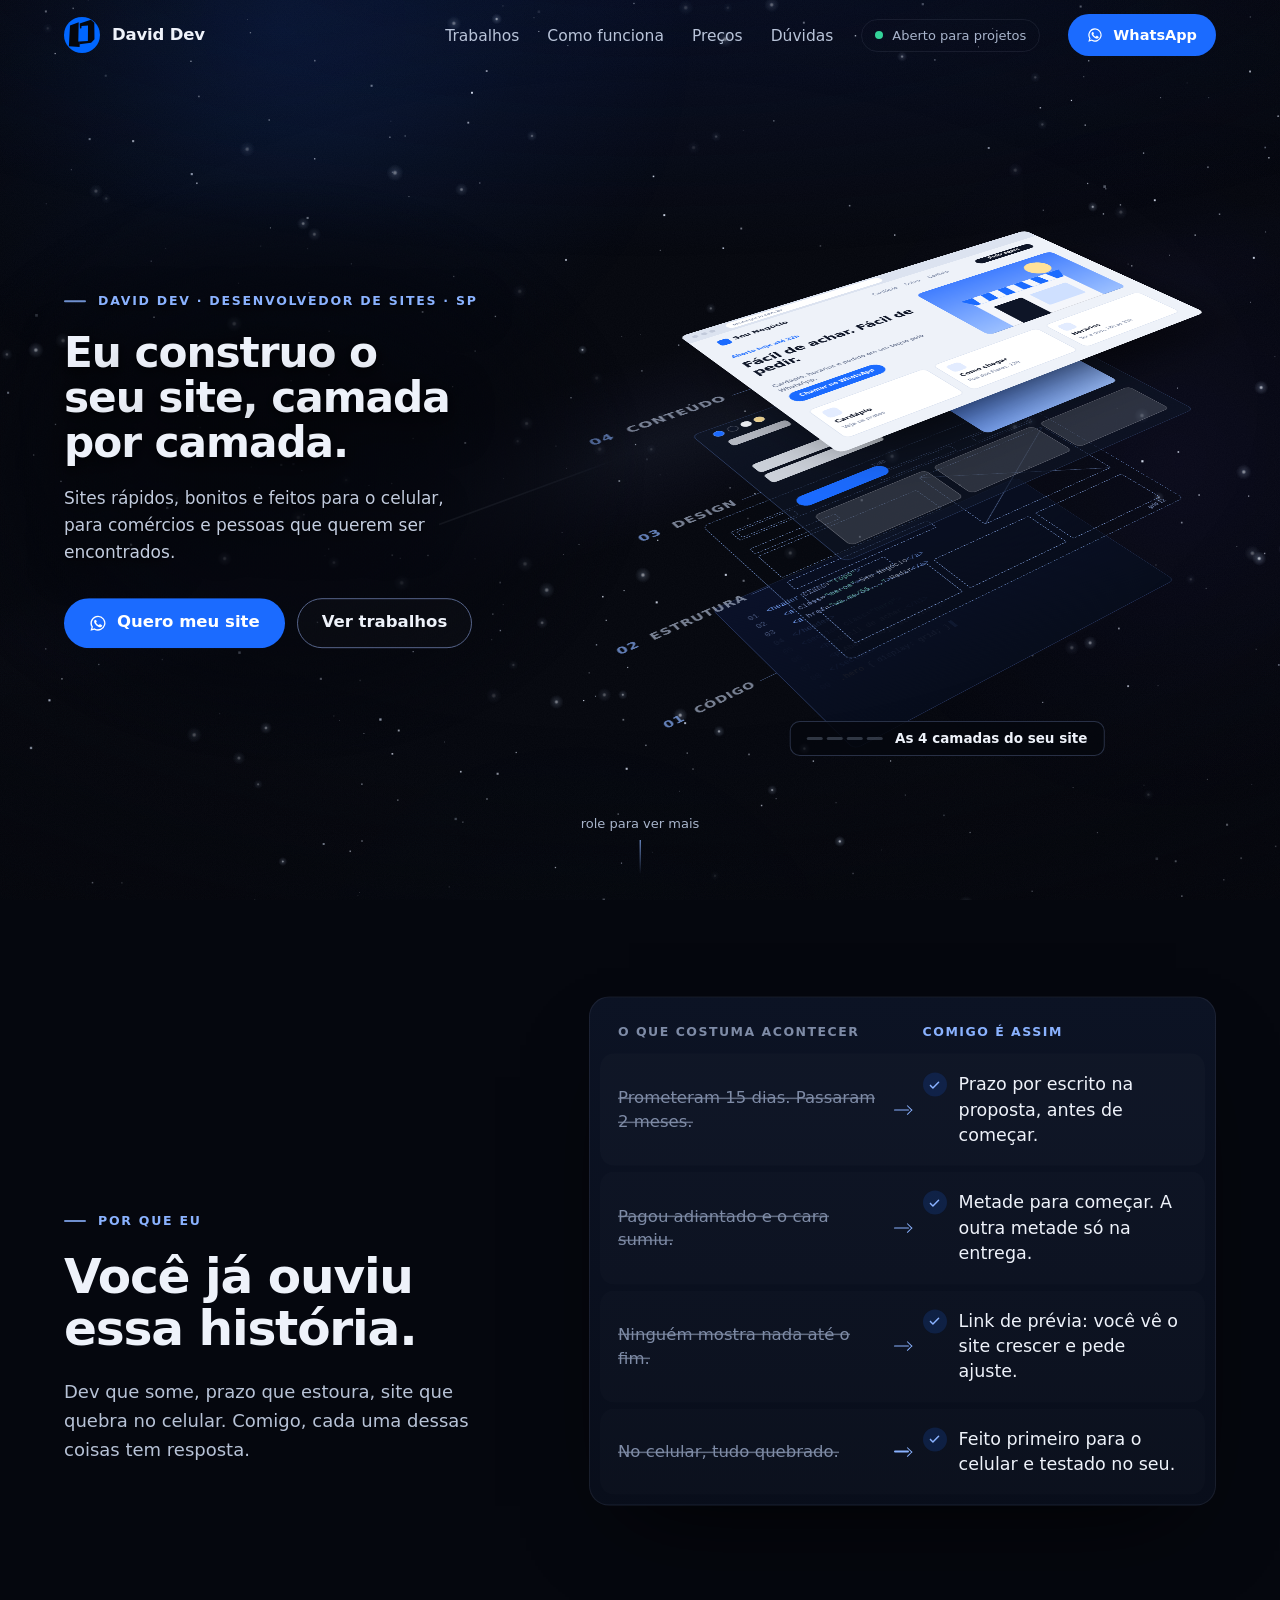
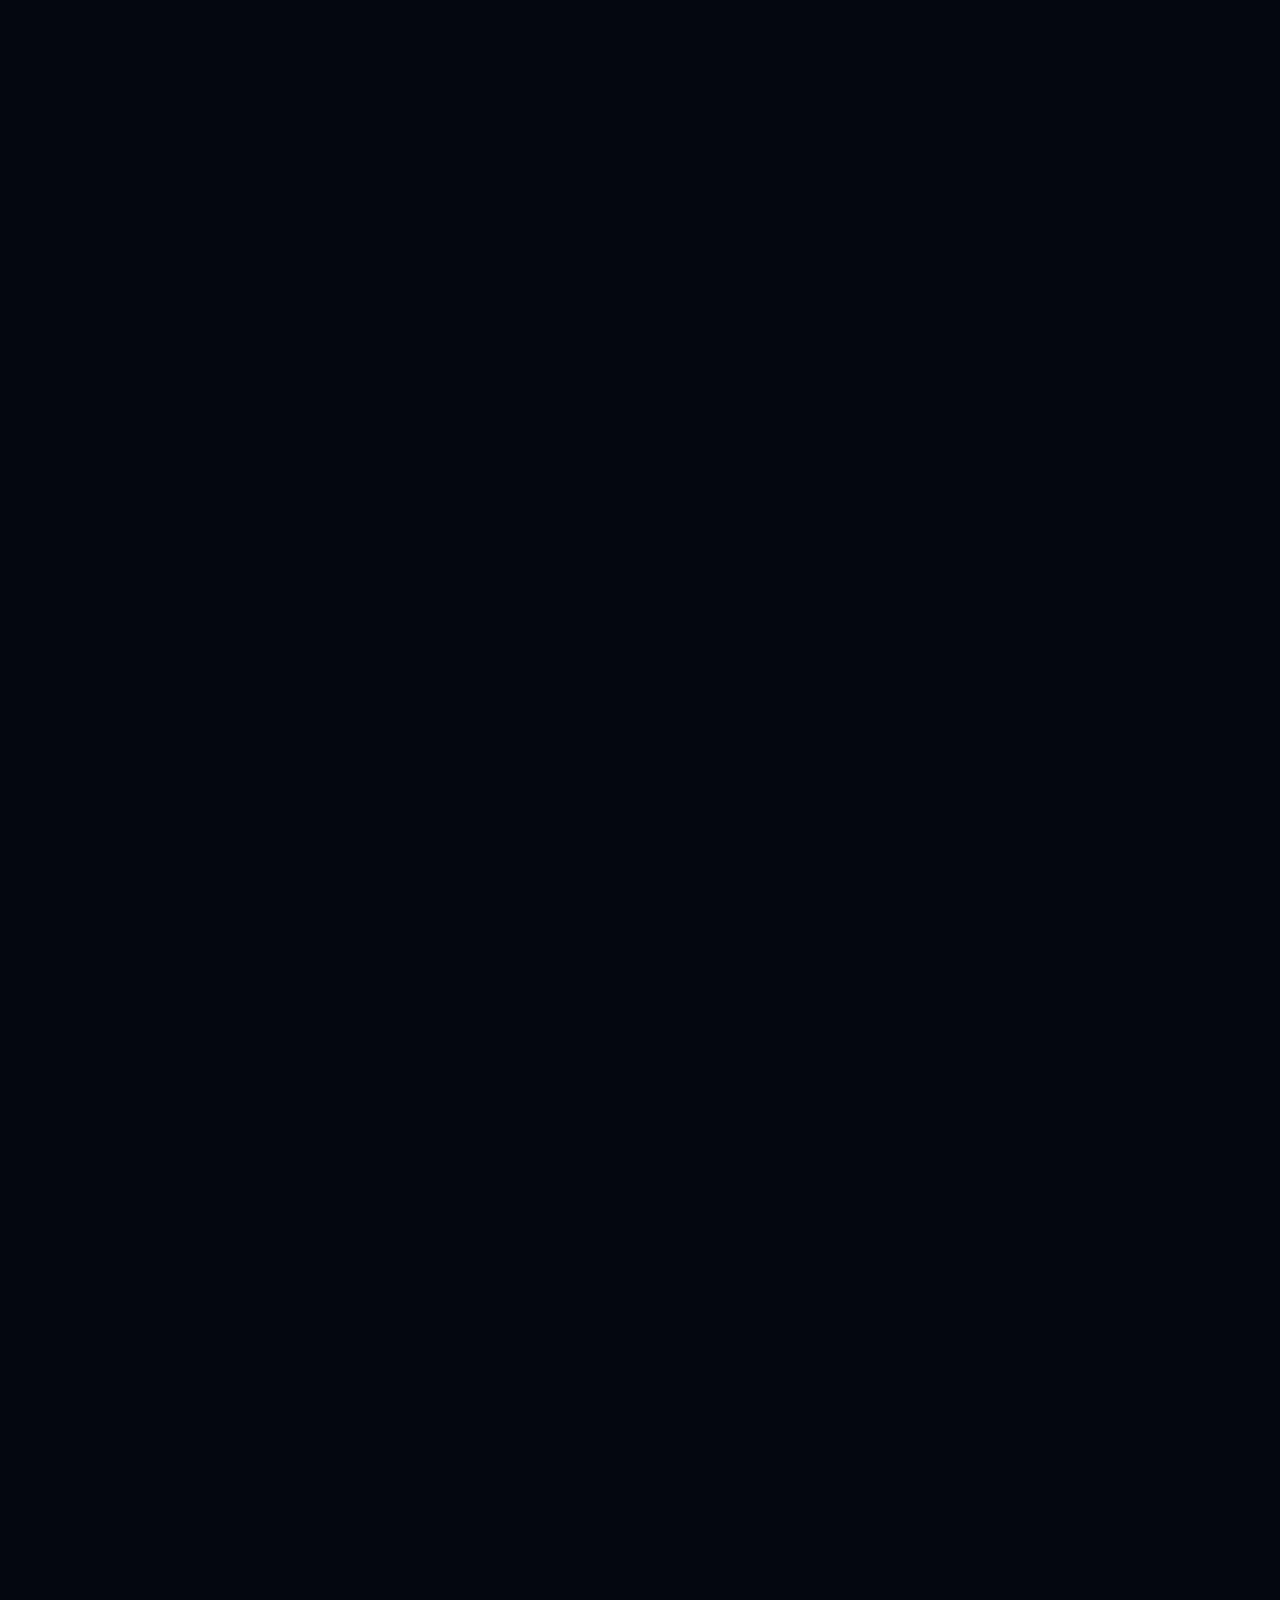
==== commit 05f17687: "Rótulo do topo troca exatamente junto com a cena - Instantes de troca do rótulo calculados uma vez (" ====
--- a/index.html
+++ b/index.html
@@ -64,7 +64,7 @@
 <link rel="preconnect" href="https://fonts.googleapis.com">
 <link rel="preconnect" href="https://fonts.gstatic.com" crossorigin>
 <link rel="stylesheet" href="https://fonts.googleapis.com/css2?family=Geist:wght@400..700&family=JetBrains+Mono:wght@500&family=Unbounded:wght@500;700&display=swap">
-<link rel="stylesheet" href="assets/site.css?v=7">
+<link rel="stylesheet" href="assets/site.css?v=8">
 <script>document.documentElement.classList.add('js')</script>
 </head>
 <body>
@@ -550,6 +550,6 @@
   </div>
 </div>
 
-<script src="assets/site.js?v=7" defer></script>
+<script src="assets/site.js?v=8" defer></script>
 </body>
 </html>
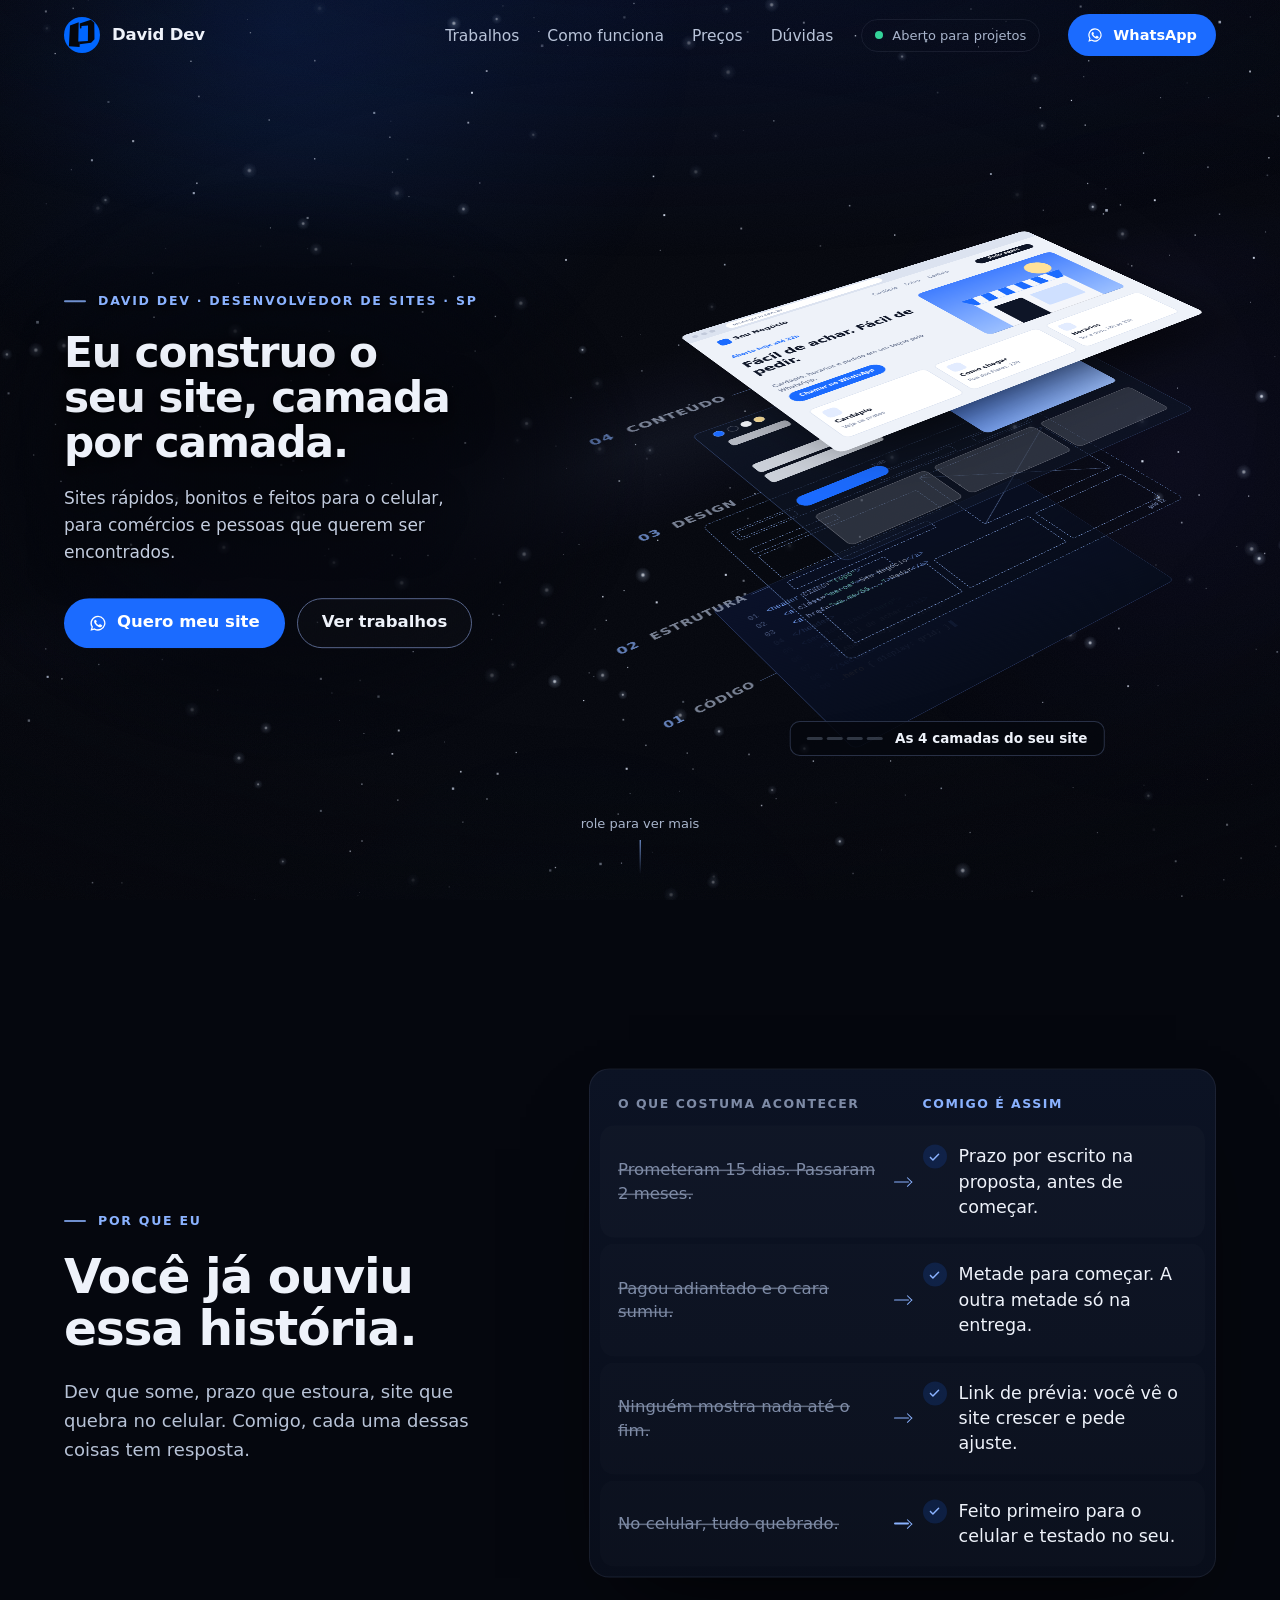
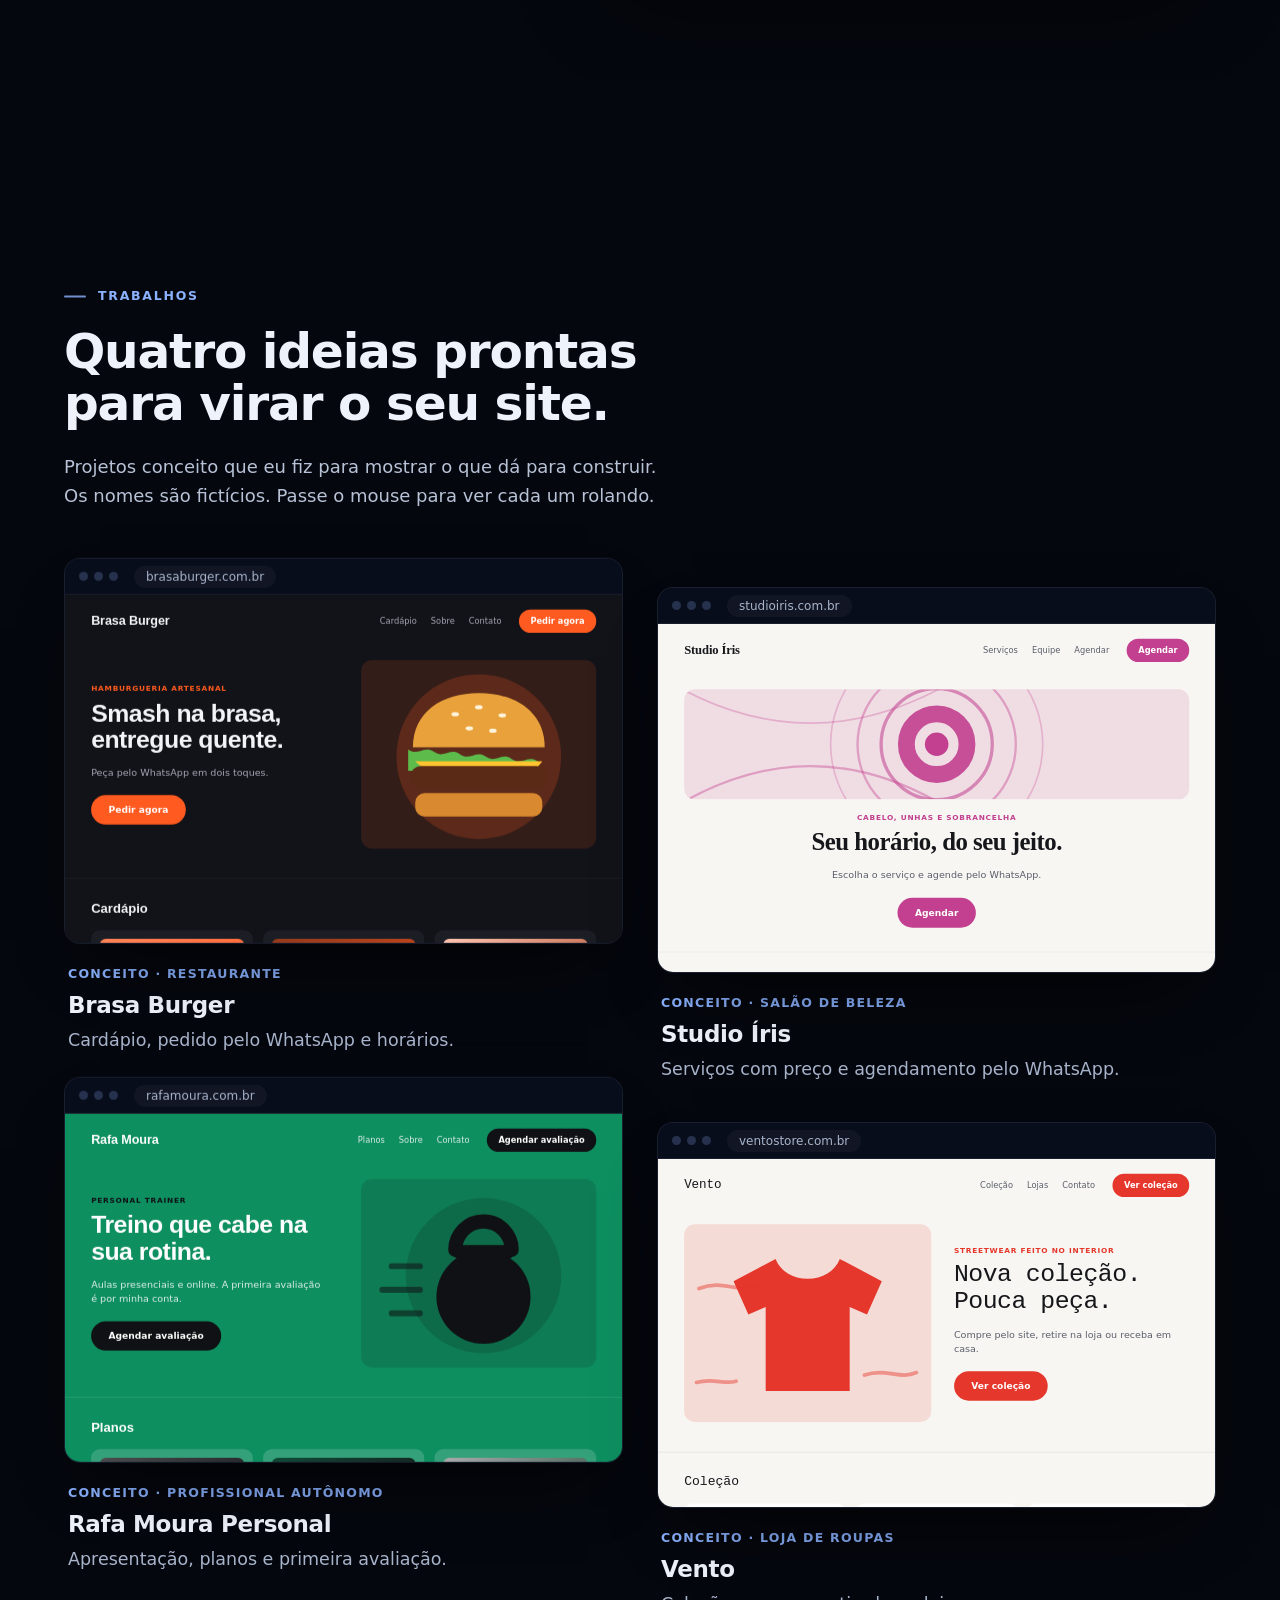
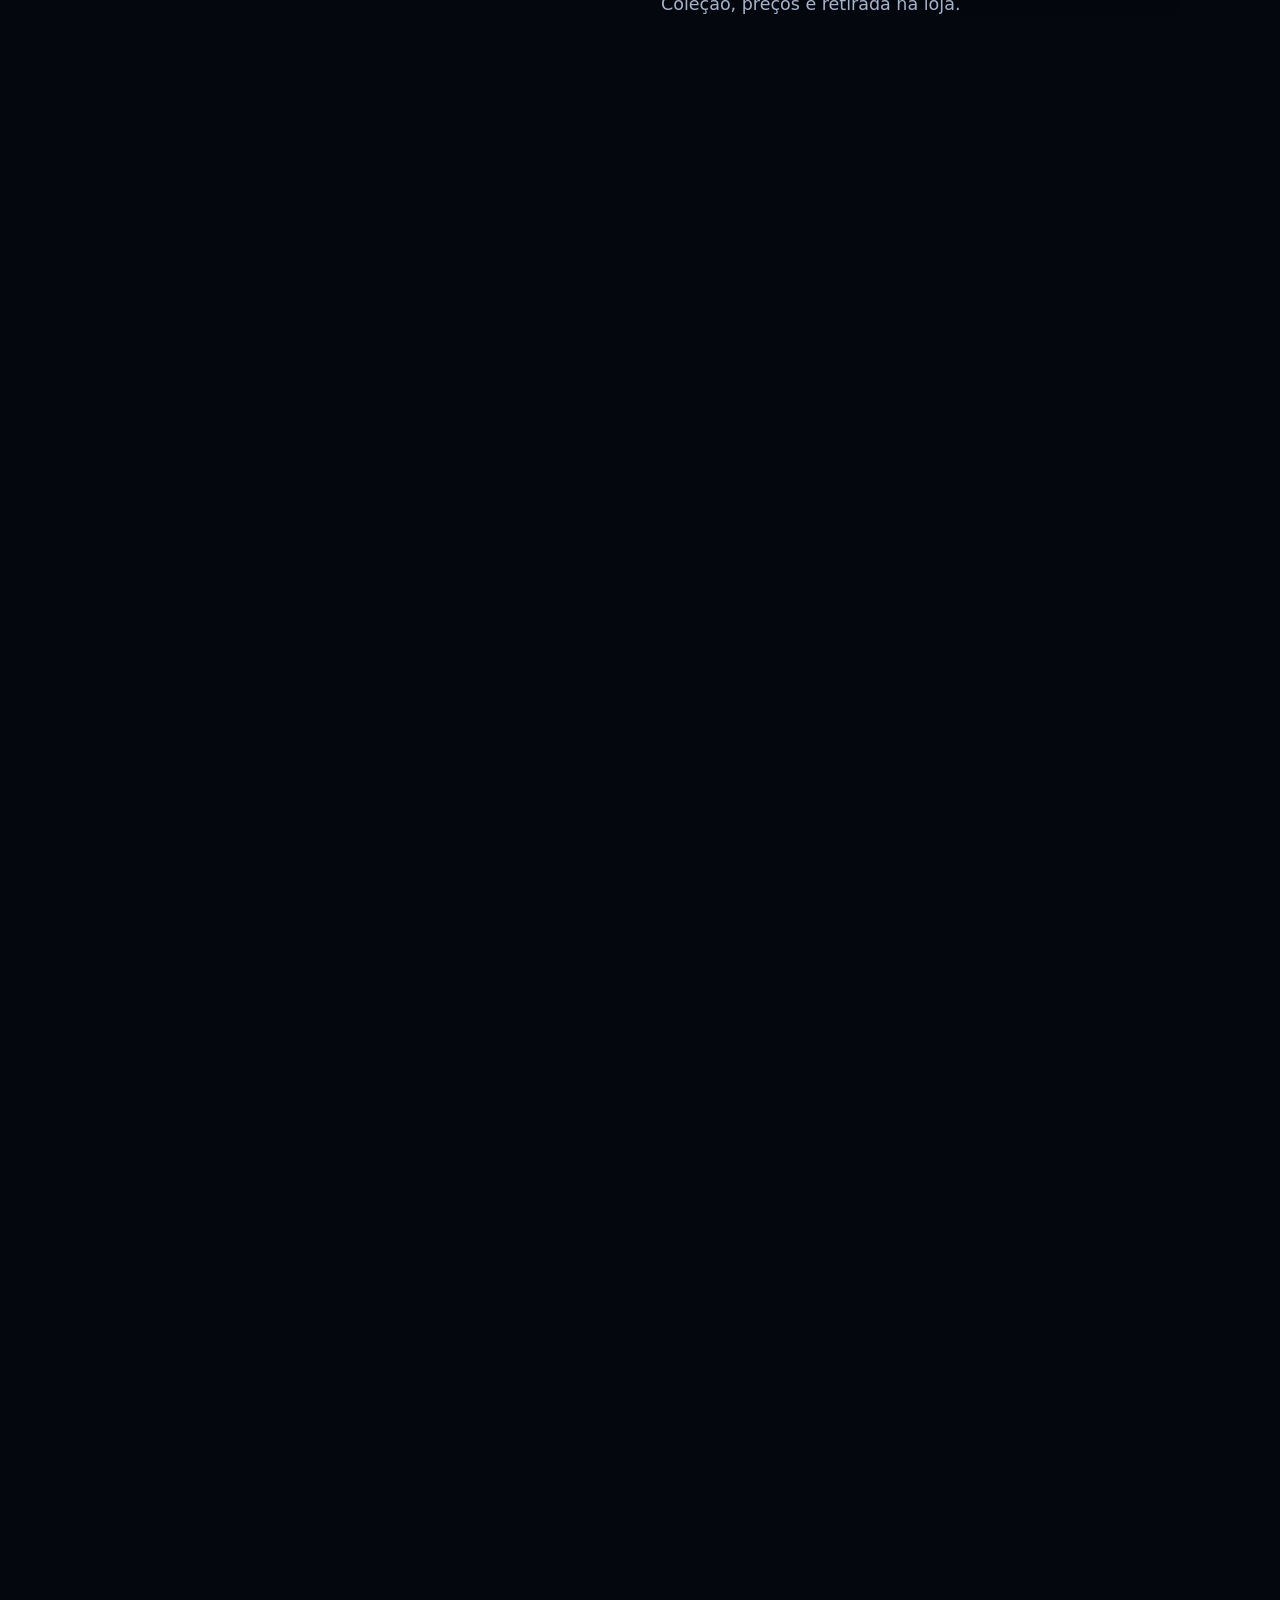
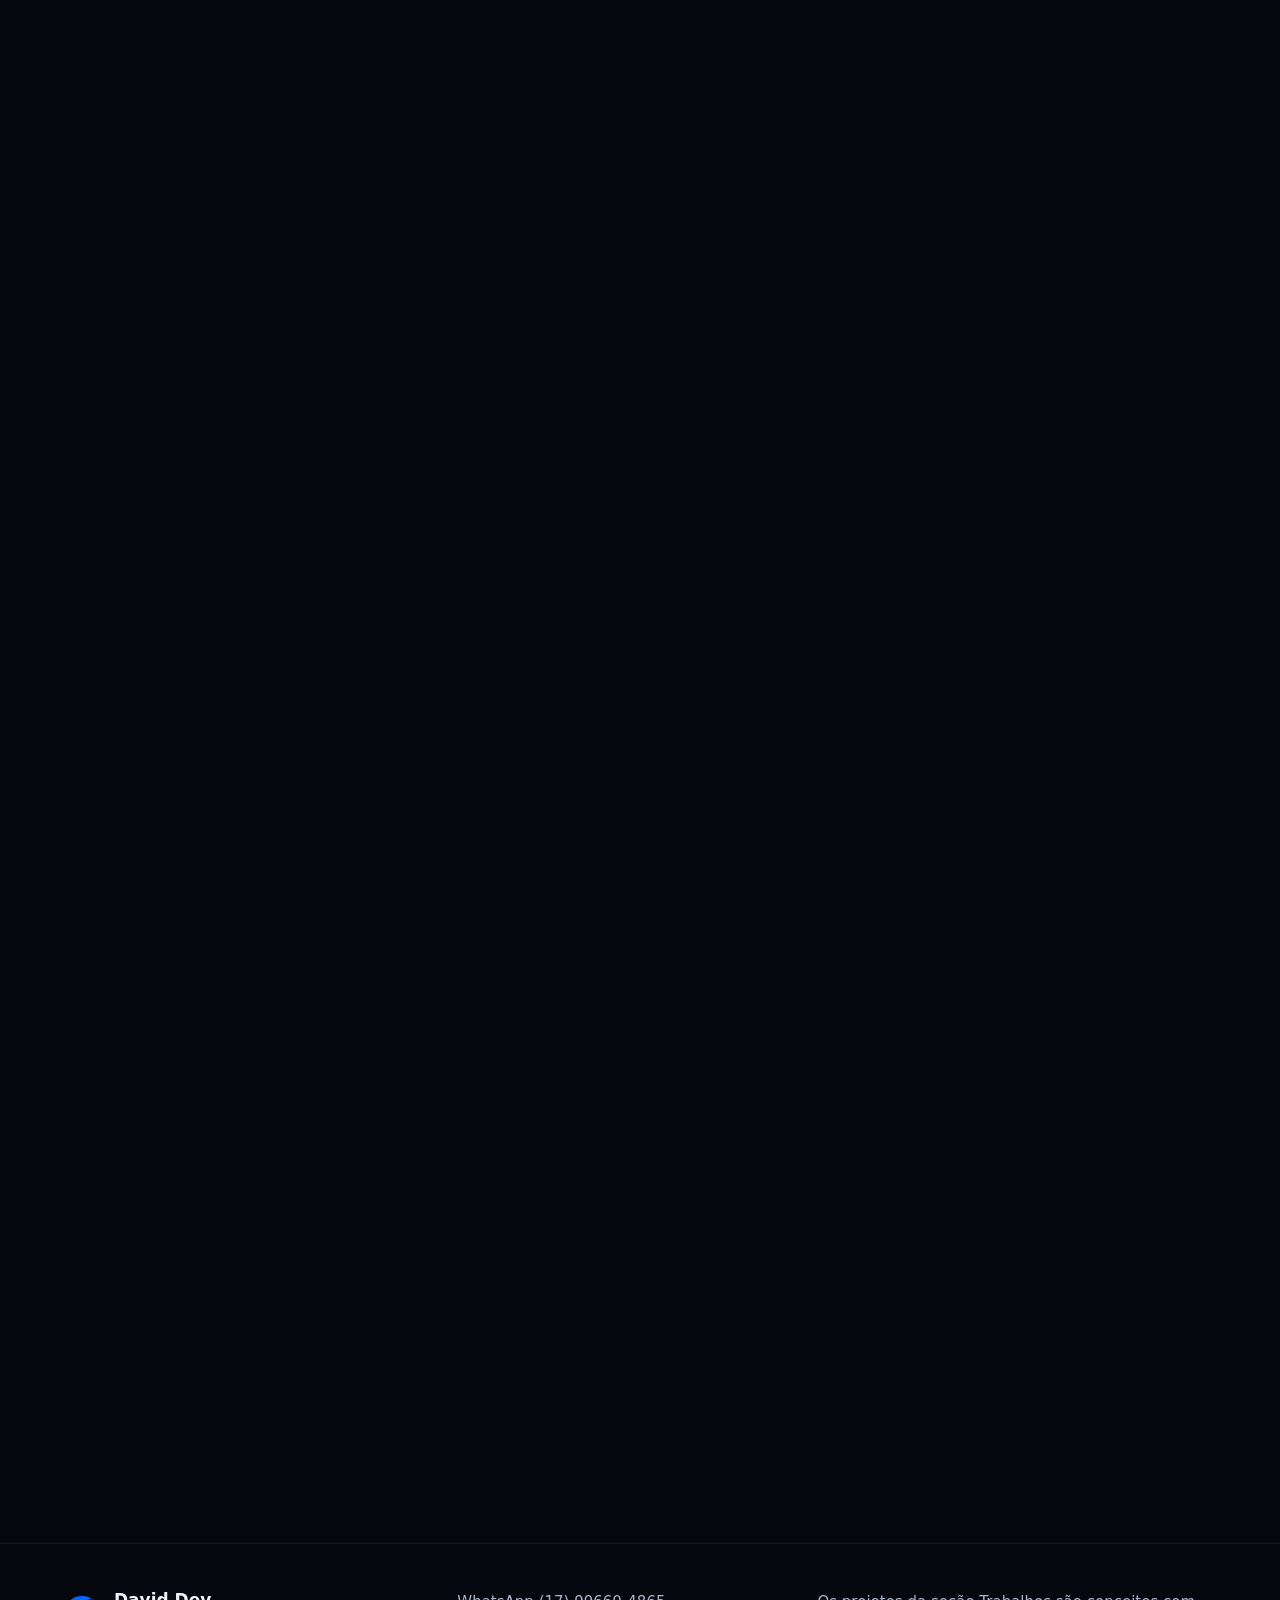
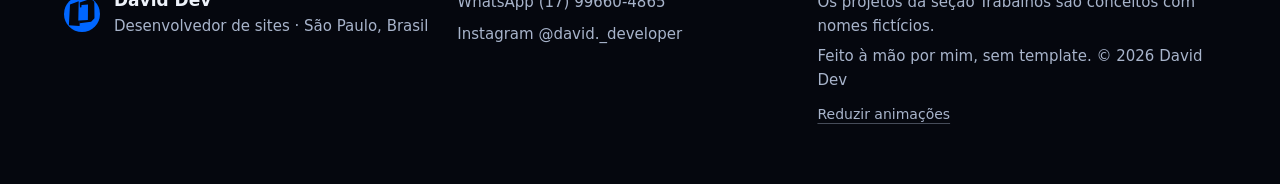
==== commit b8db8c6b: "Computador tão leve quanto o celular - Roda do mouse usa a rolagem nativa do navegador (lisa mesmo c" ====
--- a/index.html
+++ b/index.html
@@ -64,7 +64,7 @@
 <link rel="preconnect" href="https://fonts.googleapis.com">
 <link rel="preconnect" href="https://fonts.gstatic.com" crossorigin>
 <link rel="stylesheet" href="https://fonts.googleapis.com/css2?family=Geist:wght@400..700&family=JetBrains+Mono:wght@500&family=Unbounded:wght@500;700&display=swap">
-<link rel="stylesheet" href="assets/site.css?v=8">
+<link rel="stylesheet" href="assets/site.css?v=9">
 <script>document.documentElement.classList.add('js')</script>
 </head>
 <body>
@@ -550,6 +550,6 @@
   </div>
 </div>
 
-<script src="assets/site.js?v=8" defer></script>
+<script src="assets/site.js?v=9" defer></script>
 </body>
 </html>
--- a/assets/site.css
+++ b/assets/site.css
@@ -77,6 +77,7 @@
   .btn:hover{background:var(--accent-hover);color:#fff}
   .btn:hover::after{opacity:1}
   .btn:not(.magnet):hover{transform:translateY(-2px)}
+.magnet.pulling{will-change:transform}
   .btn-ghost:hover{background:rgba(27,107,255,.12);border-color:var(--accent-text)}
 }
 .chip{background:rgba(5,7,14,.86);border:1px solid rgba(86,100,138,.45);border-radius:10px}
@@ -86,9 +87,14 @@
 
 /* brilho que segue o cursor (ou o toque) nas bordas e superfícies */
 .spot{position:relative}
-.spot::after{content:"";position:absolute;inset:0;z-index:3;border-radius:inherit;padding:1px;pointer-events:none;background:radial-gradient(260px circle at var(--mx,50%) var(--my,50%),rgba(150,190,255,.6),rgba(150,190,255,0) 70%);-webkit-mask:linear-gradient(#000 0 0) content-box,linear-gradient(#000 0 0);-webkit-mask-composite:xor;mask:linear-gradient(#000 0 0) content-box exclude,linear-gradient(#000 0 0);opacity:0;transition:opacity .6s var(--ease-soft)}
-.spot-fill::before{content:"";position:absolute;inset:0;z-index:0;border-radius:inherit;pointer-events:none;background:radial-gradient(340px circle at var(--mx,50%) var(--my,50%),rgba(70,130,255,.10),rgba(70,130,255,0) 70%);opacity:0;transition:opacity .6s var(--ease-soft)}
-.spot.lit::after,.spot-fill.lit::before{opacity:1}
+.spot>i.spot-ring{position:absolute;inset:0;z-index:3;border-radius:inherit;padding:1px;pointer-events:none;overflow:hidden;-webkit-mask:linear-gradient(#000 0 0) content-box,linear-gradient(#000 0 0);-webkit-mask-composite:xor;mask:linear-gradient(#000 0 0) content-box exclude,linear-gradient(#000 0 0);opacity:0;transition:opacity .6s var(--ease-soft)}
+.spot>i.spot-pool{position:absolute;inset:0;z-index:0;border-radius:inherit;pointer-events:none;overflow:hidden;opacity:0;transition:opacity .6s var(--ease-soft)}
+/* a luz em si: um círculo pronto que desliza com o mouse (antes o degradê era redesenhado a cada movimento) */
+.spot>i>i{position:absolute;left:0;top:0;border-radius:50%;pointer-events:none;transform:translate3d(-999px,-999px,0)}
+.spot>i.spot-ring>i{width:520px;height:520px;margin:-260px 0 0 -260px;background:radial-gradient(260px circle at center,rgba(150,190,255,.6),rgba(150,190,255,0) 70%)}
+.spot>i.spot-pool>i{width:680px;height:680px;margin:-340px 0 0 -340px;background:radial-gradient(340px circle at center,rgba(70,130,255,.10),rgba(70,130,255,0) 70%)}
+.spot.lit>i>i{will-change:transform}
+.spot.lit>i.spot-ring,.spot.lit>i.spot-pool{opacity:1}
 .tilt{transition:transform .9s var(--ease-out);transform-style:preserve-3d}
 .tilt.tilting{transition:transform .25s var(--ease-soft)}
 
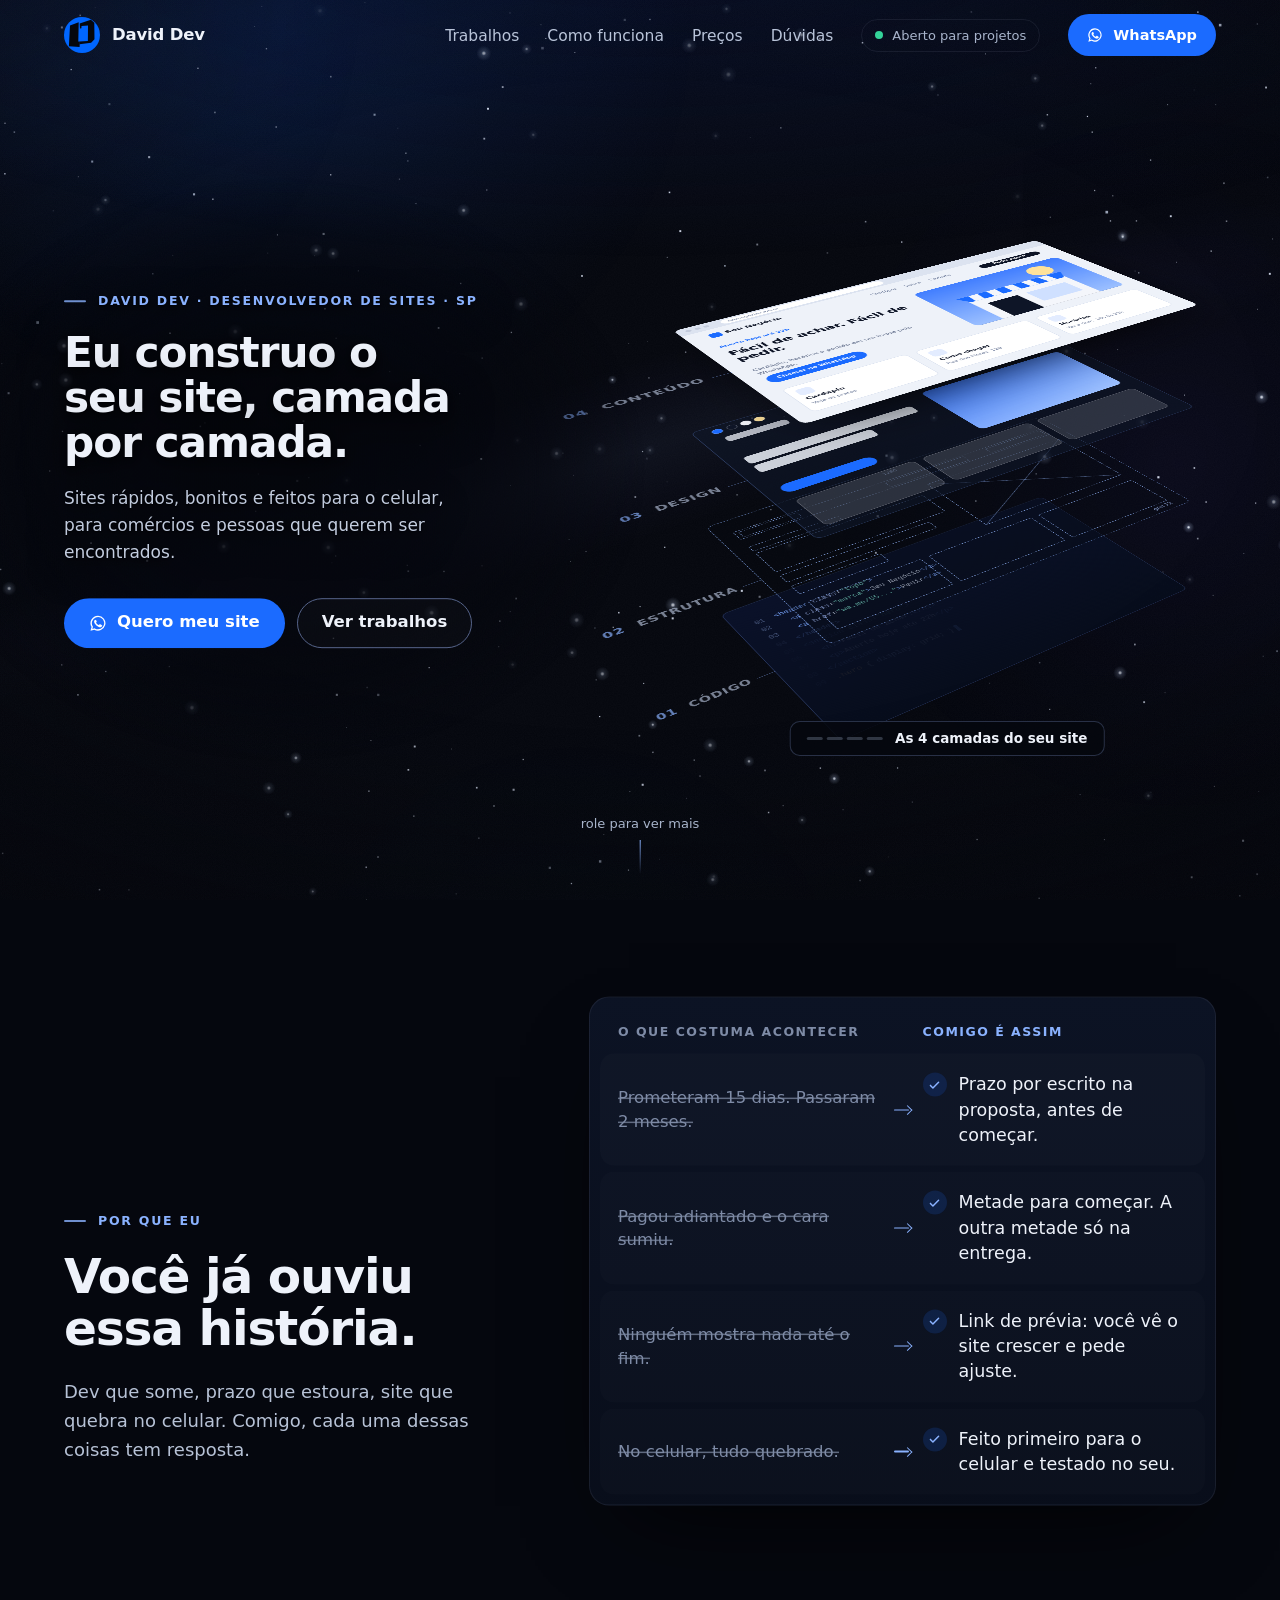
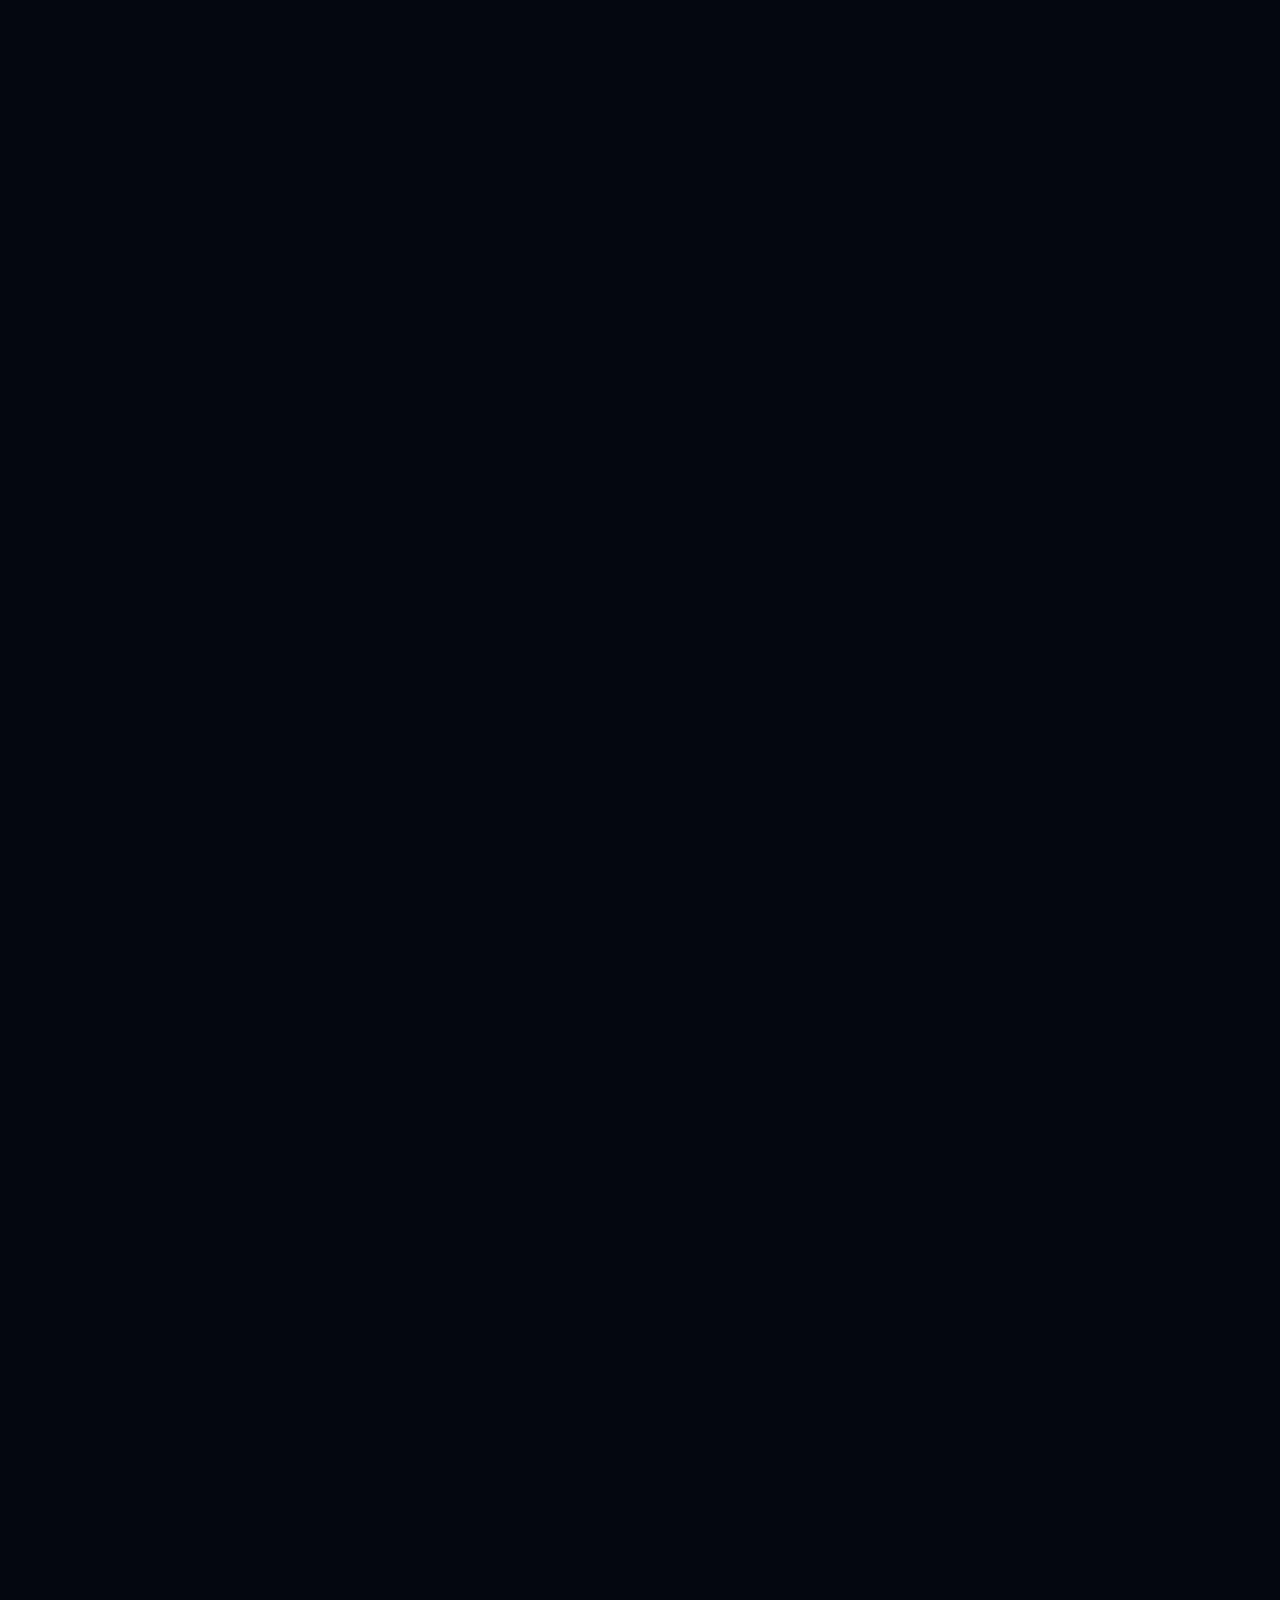
==== commit 36c13473: "Modo leve automático: o site se defende quando o aparelho está apertado - Liga sozinho com a janela " ====
--- a/index.html
+++ b/index.html
@@ -64,7 +64,7 @@
 <link rel="preconnect" href="https://fonts.googleapis.com">
 <link rel="preconnect" href="https://fonts.gstatic.com" crossorigin>
 <link rel="stylesheet" href="https://fonts.googleapis.com/css2?family=Geist:wght@400..700&family=JetBrains+Mono:wght@500&family=Unbounded:wght@500;700&display=swap">
-<link rel="stylesheet" href="assets/site.css?v=9">
+<link rel="stylesheet" href="assets/site.css?v=10">
 <script>document.documentElement.classList.add('js')</script>
 </head>
 <body>
@@ -550,6 +550,6 @@
   </div>
 </div>
 
-<script src="assets/site.js?v=9" defer></script>
+<script src="assets/site.js?v=10" defer></script>
 </body>
 </html>
--- a/assets/site.css
+++ b/assets/site.css
@@ -62,6 +62,9 @@
 .amb-grain{position:absolute;inset:0;background:radial-gradient(ellipse 125% 95% at 50% 40%,rgba(2,3,8,0) 48%,rgba(2,3,8,.78) 100%)}
 .amb-grain::after{content:"";position:absolute;inset:0;opacity:.05;background-image:url("data:image/svg+xml,%3Csvg xmlns='http://www.w3.org/2000/svg' width='160' height='160'%3E%3Cfilter id='n'%3E%3CfeTurbulence type='fractalNoise' baseFrequency='.9' numOctaves='2' stitchTiles='stitch'/%3E%3CfeColorMatrix values='0 0 0 0 1 0 0 0 0 1 0 0 0 0 1 0 0 0 .55 0'/%3E%3C/filter%3E%3Crect width='160' height='160' filter='url(%23n)'/%3E%3C/svg%3E")}
 body.paused *,body.paused *::before,body.paused *::after{animation-play-state:paused!important}
+/* modo leve (aparelho apertado): os enfeites de fundo param onde estão; a estrela cadente some até o aparelho folgar */
+html.lite .aur,html.lite .float,html.lite .cue i,html.lite .dot::after,html.lite .preview .frame,html.lite .tier-glow,html.lite .ghost,html.lite .ms--anim .ms-art::after,html.lite .ms--anim .ms-art svg{animation-play-state:paused!important}
+html.lite .meteor{animation:none!important;visibility:hidden}
 
 /* ---------- botões ---------- */
 .btn{position:relative;display:inline-flex;align-items:center;justify-content:center;gap:10px;min-height:50px;padding:0 24px;border-radius:999px;background:var(--accent);color:#fff;font:600 16.5px/1 var(--f-text);text-decoration:none;border:1px solid transparent;cursor:pointer;transition:background-color .4s var(--ease-out),transform .45s var(--ease-out),border-color .4s var(--ease-out),color .4s var(--ease-out);isolation:isolate;-webkit-user-select:none;user-select:none}
